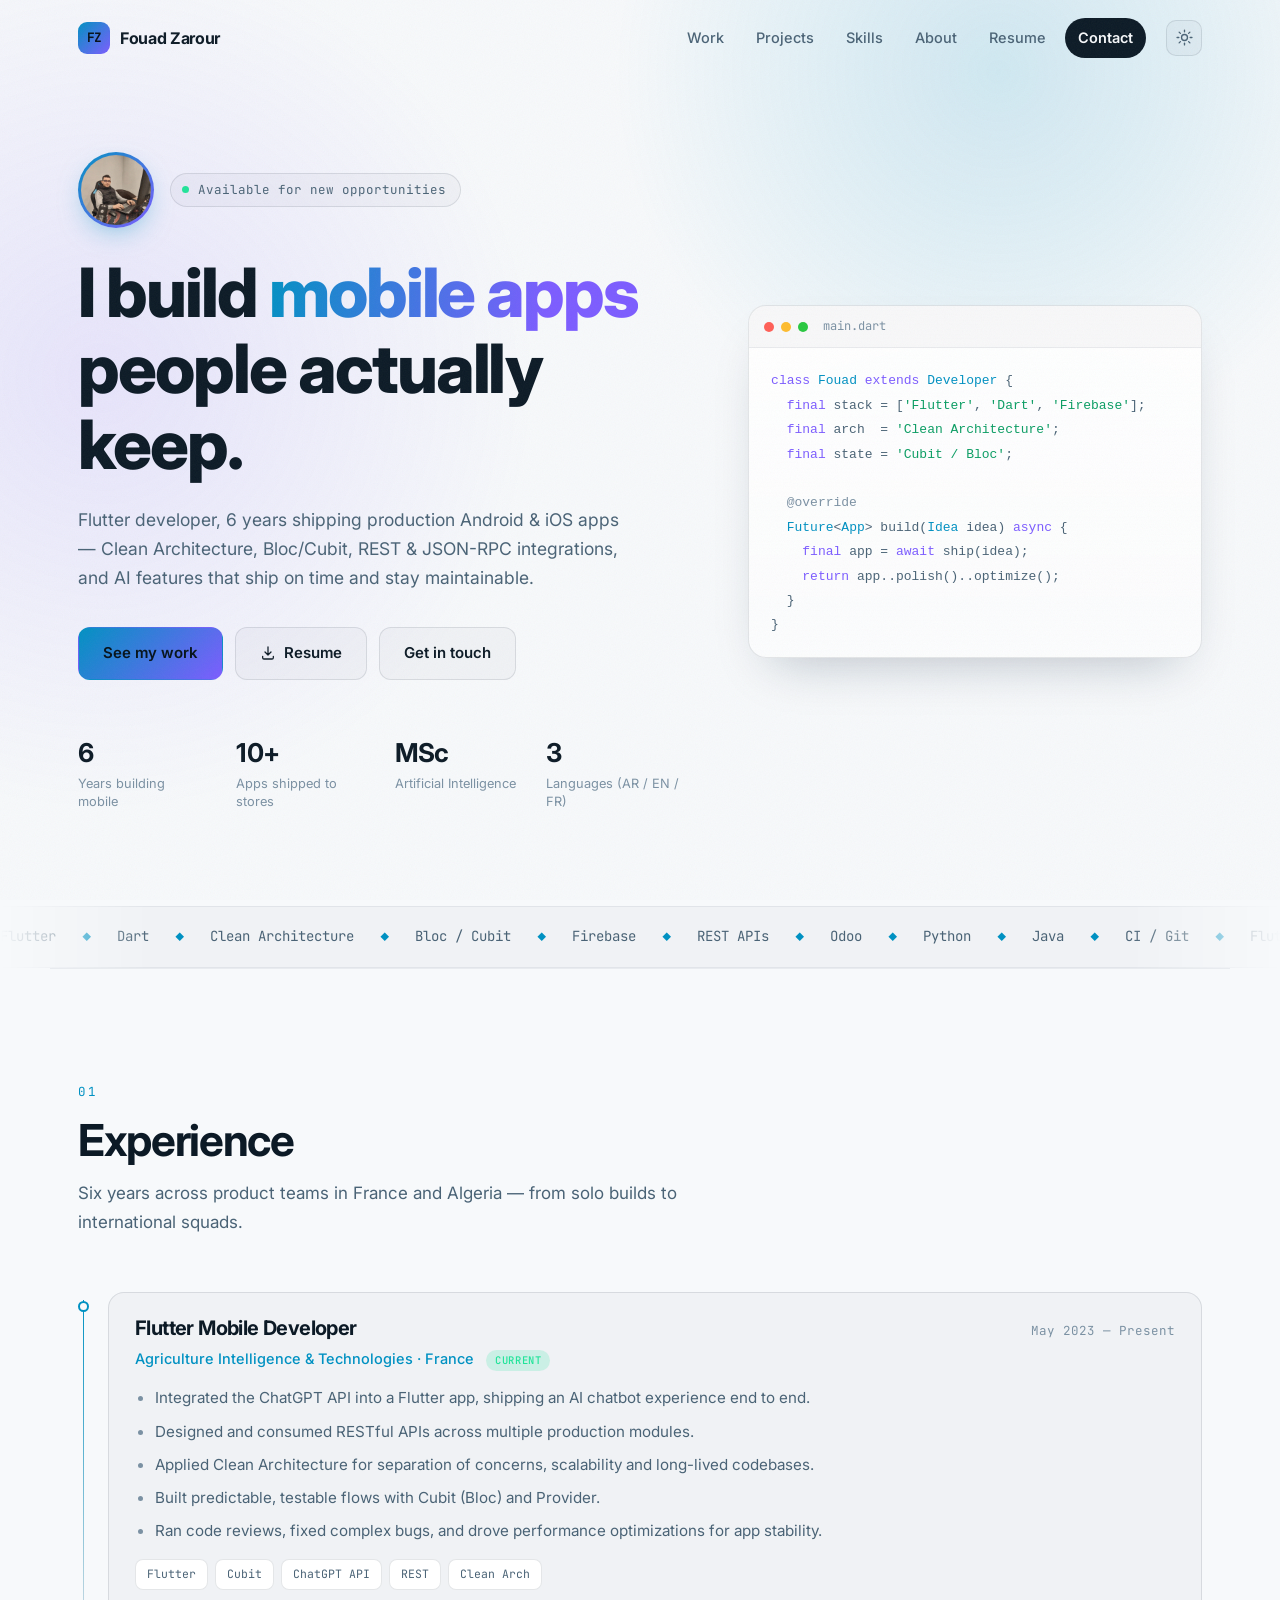
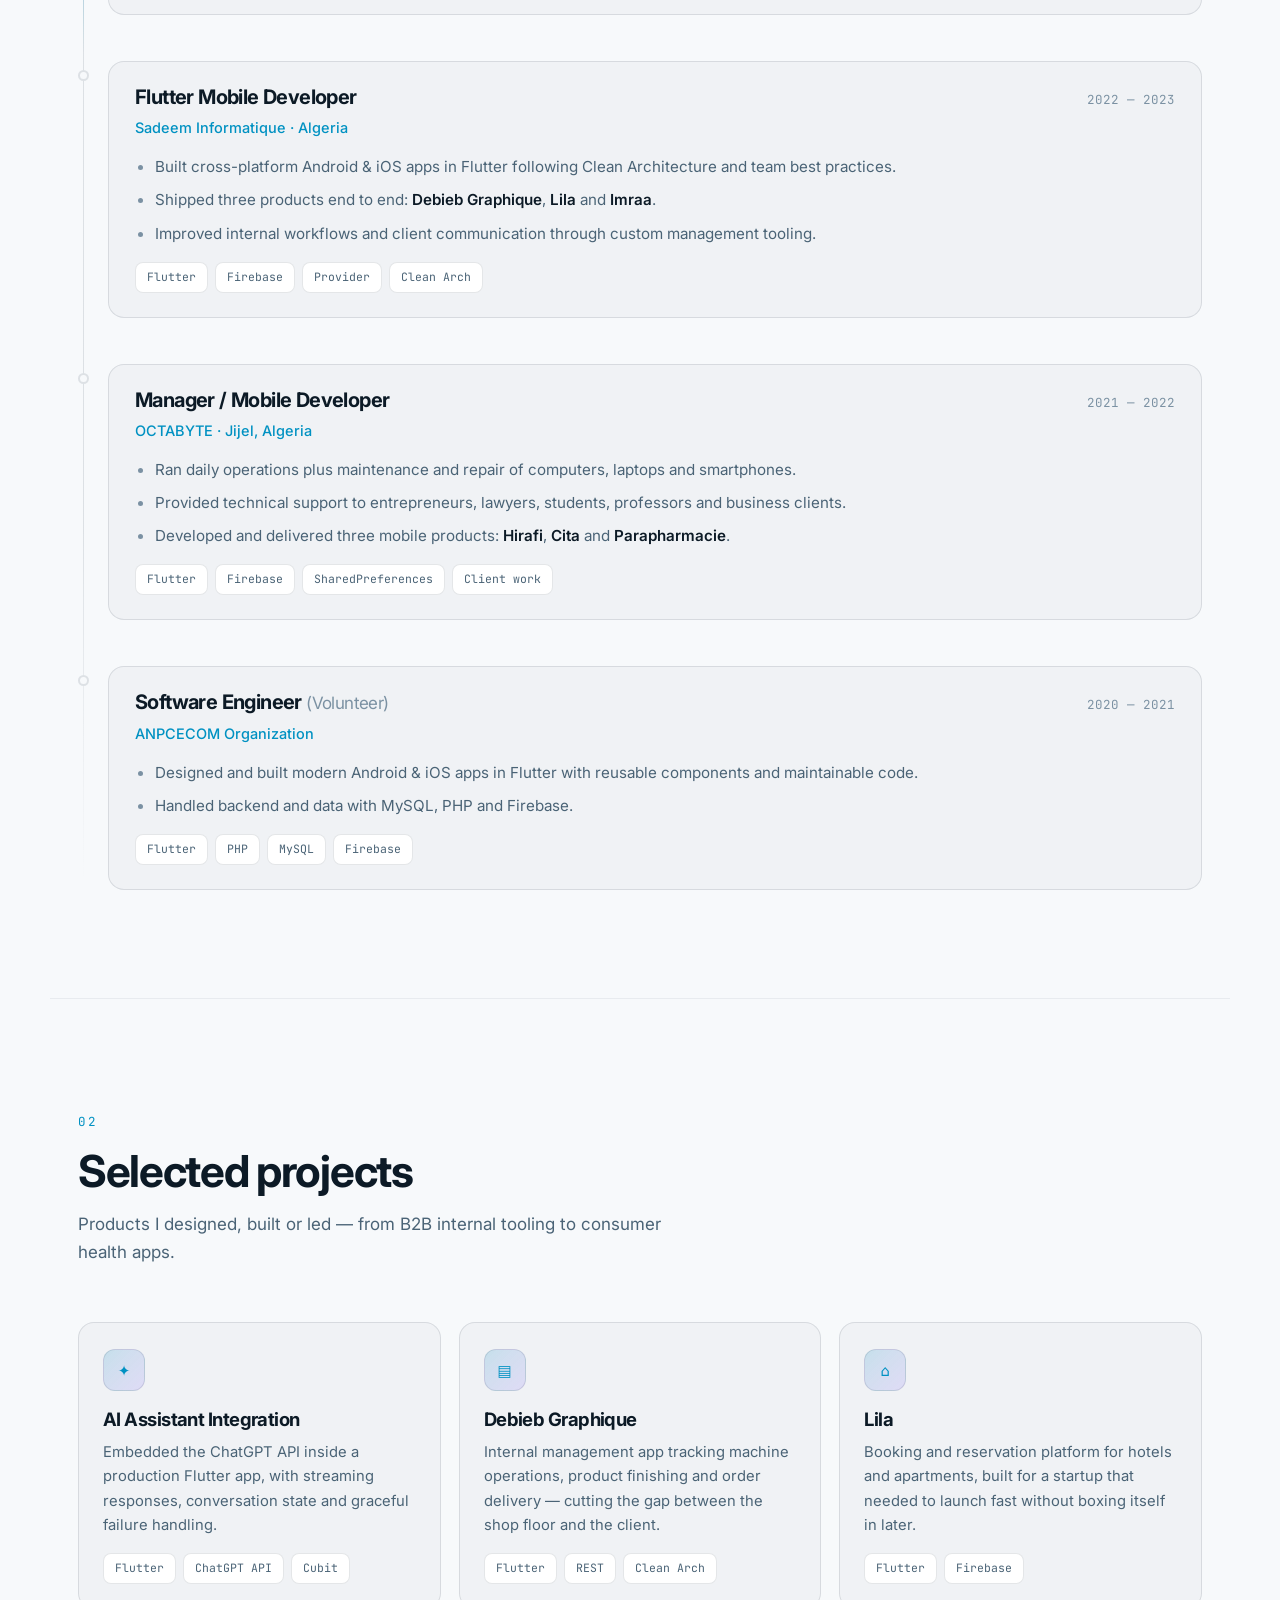
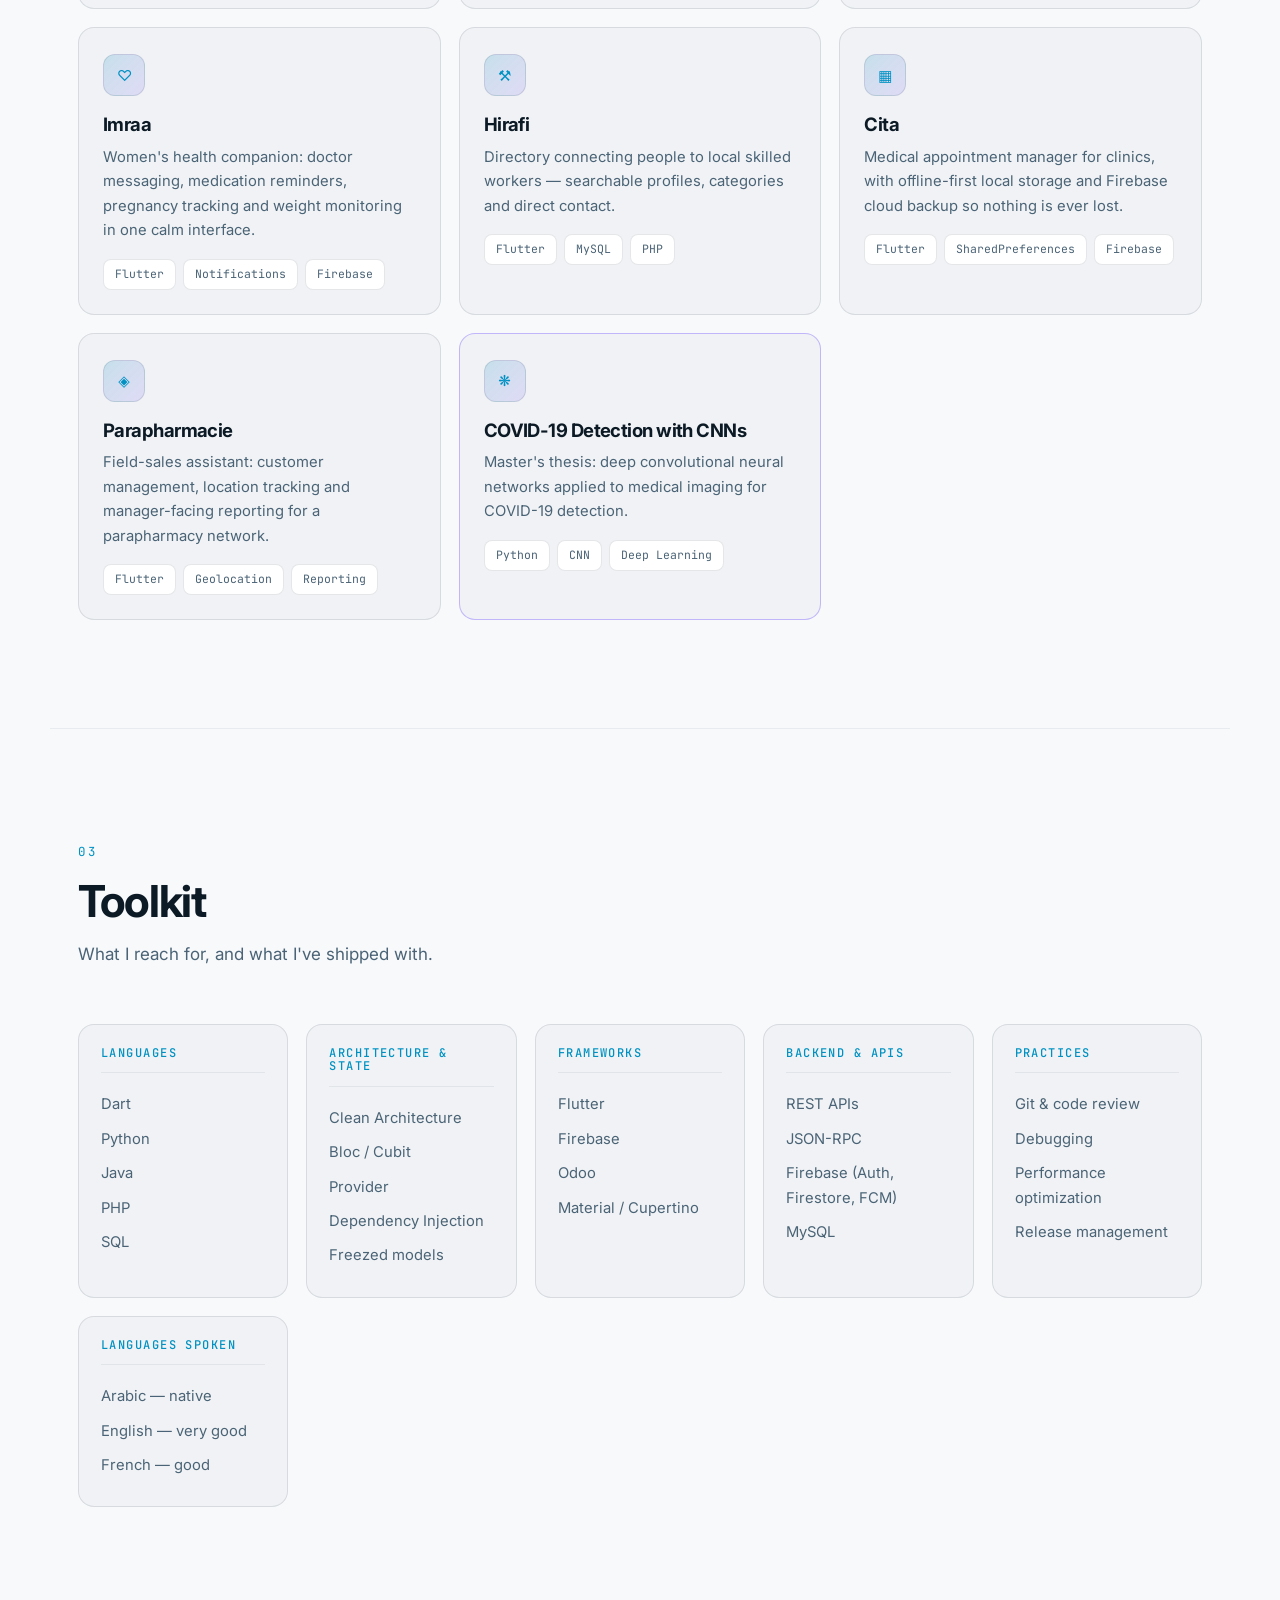
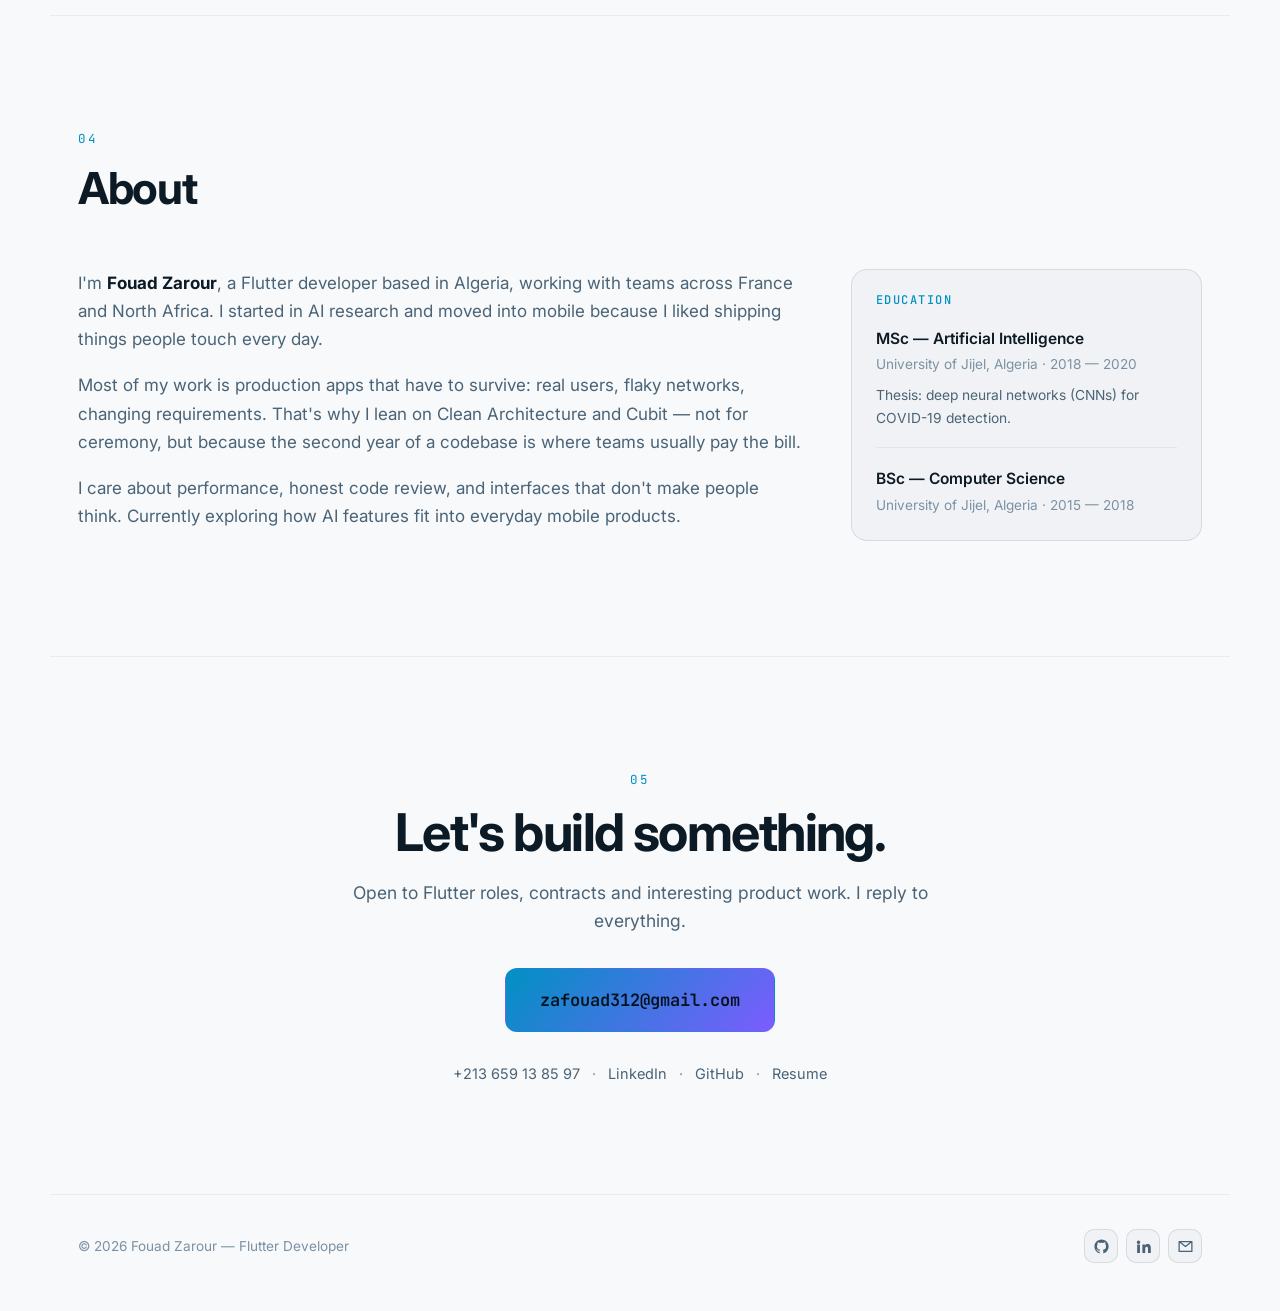
==== index.html @ fbe39500 "Portfolio site: hero, experience, projects, skills, resume page" ====
<!DOCTYPE html>
<html lang="en" data-theme="dark">
<head>
<meta charset="utf-8" />
<meta name="viewport" content="width=device-width, initial-scale=1" />
<title>Fouad Zarour — Flutter Developer</title>
<meta name="description" content="Fouad Zarour — Flutter developer with 6 years building production Android & iOS apps. Clean Architecture, Bloc/Cubit, REST APIs, Firebase, AI integration." />
<link rel="preconnect" href="https://fonts.googleapis.com" />
<link rel="preconnect" href="https://fonts.gstatic.com" crossorigin />
<link href="https://fonts.googleapis.com/css2?family=Inter:wght@400;500;600;700;800&family=JetBrains+Mono:wght@400;500;700&display=swap" rel="stylesheet" />
<link rel="stylesheet" href="styles.css" />
<link rel="icon" href="data:image/svg+xml,<svg xmlns='http://www.w3.org/2000/svg' viewBox='0 0 100 100'><rect width='100' height='100' rx='22' fill='%2300d0ff'/><text y='72' x='50' text-anchor='middle' font-size='62' font-family='monospace' font-weight='bold' fill='%23081016'>F</text></svg>" />
</head>
<body>

<div class="grain" aria-hidden="true"></div>
<div class="glow" aria-hidden="true"></div>
<div class="scroll-progress" id="scrollProgress" aria-hidden="true"></div>

<header class="nav" id="nav">
  <a href="#top" class="brand">
    <span class="brand-mark">FZ</span>
    <span class="brand-text">Fouad Zarour</span>
  </a>
  <nav class="nav-links" aria-label="Primary">
    <a href="#work">Work</a>
    <a href="#projects">Projects</a>
    <a href="#skills">Skills</a>
    <a href="#about">About</a>
    <a href="resume.html">Resume</a>
    <a href="#contact" class="nav-cta">Contact</a>
  </nav>
  <button class="theme-toggle" id="themeToggle" aria-label="Toggle color theme">
    <svg class="i-sun" viewBox="0 0 24 24" aria-hidden="true"><circle cx="12" cy="12" r="4.2"/><g><line x1="12" y1="1.5" x2="12" y2="4"/><line x1="12" y1="20" x2="12" y2="22.5"/><line x1="1.5" y1="12" x2="4" y2="12"/><line x1="20" y1="12" x2="22.5" y2="12"/><line x1="4.4" y1="4.4" x2="6.2" y2="6.2"/><line x1="17.8" y1="17.8" x2="19.6" y2="19.6"/><line x1="4.4" y1="19.6" x2="6.2" y2="17.8"/><line x1="17.8" y1="6.2" x2="19.6" y2="4.4"/></g></svg>
    <svg class="i-moon" viewBox="0 0 24 24" aria-hidden="true"><path d="M20 14.5A8.2 8.2 0 0 1 9.5 4 8.5 8.5 0 1 0 20 14.5Z"/></svg>
  </button>
  <button class="menu-btn" id="menuBtn" aria-label="Open menu" aria-expanded="false"><span></span><span></span></button>
</header>

<div class="mobile-menu" id="mobileMenu">
  <a href="#work">Work</a>
  <a href="#projects">Projects</a>
  <a href="#skills">Skills</a>
  <a href="#about">About</a>
  <a href="resume.html">Resume</a>
  <a href="#contact">Contact</a>
</div>

<main id="top">

  <!-- ── HERO ─────────────────────────────────────────── -->
  <section class="hero">
    <div class="hero-inner">
      <div class="hero-id reveal">
        <div class="avatar">
          <img src="assets/profile.jpg" alt="Fouad Zarour" onerror="this.closest('.avatar').classList.add('fallback'); this.remove();" />
          <span class="avatar-initials" aria-hidden="true">FZ</span>
        </div>
        <p class="eyebrow"><span class="dot"></span> Available for new opportunities</p>
      </div>
      <h1 class="reveal">
        I build <span class="grad">mobile apps</span><br />
        people actually keep.
      </h1>
      <p class="lead reveal">
        Flutter developer, 6 years shipping production Android &amp; iOS apps —
        Clean Architecture, Bloc/Cubit, REST &amp; JSON-RPC integrations, and AI features
        that ship on time and stay maintainable.
      </p>
      <div class="hero-actions reveal">
        <a href="#projects" class="btn btn-primary">See my work</a>
        <a href="resume.html" class="btn btn-ghost">
          <svg viewBox="0 0 24 24" class="btn-ico" aria-hidden="true"><path d="M12 3v12m0 0 4.5-4.5M12 15l-4.5-4.5M4 17v2a2 2 0 0 0 2 2h12a2 2 0 0 0 2-2v-2"/></svg>
          Resume
        </a>
        <a href="mailto:zafouad312@gmail.com" class="btn btn-ghost">Get in touch</a>
      </div>
      <ul class="hero-meta reveal">
        <li><strong>6</strong><span>Years building mobile</span></li>
        <li><strong>10+</strong><span>Apps shipped to stores</span></li>
        <li><strong>MSc</strong><span>Artificial Intelligence</span></li>
        <li><strong>3</strong><span>Languages (AR / EN / FR)</span></li>
      </ul>
    </div>

    <aside class="hero-card reveal" aria-hidden="true">
      <div class="card-bar"><span></span><span></span><span></span><em>main.dart</em></div>
<pre class="code"><code><span class="k">class</span> <span class="t">Fouad</span> <span class="k">extends</span> <span class="t">Developer</span> {
  <span class="k">final</span> stack = [<span class="s">'Flutter'</span>, <span class="s">'Dart'</span>, <span class="s">'Firebase'</span>];
  <span class="k">final</span> arch  = <span class="s">'Clean Architecture'</span>;
  <span class="k">final</span> state = <span class="s">'Cubit / Bloc'</span>;

  <span class="c">@override</span>
  <span class="t">Future</span>&lt;<span class="t">App</span>&gt; build(<span class="t">Idea</span> idea) <span class="k">async</span> {
    <span class="k">final</span> app = <span class="k">await</span> ship(idea);
    <span class="k">return</span> app..polish()..optimize();
  }
}</code></pre>
    </aside>
  </section>

  <!-- ── MARQUEE ──────────────────────────────────────── -->
  <div class="marquee" aria-hidden="true">
    <div class="marquee-track">
      <span>Flutter</span><i>◆</i><span>Dart</span><i>◆</i><span>Clean Architecture</span><i>◆</i><span>Bloc / Cubit</span><i>◆</i><span>Firebase</span><i>◆</i><span>REST APIs</span><i>◆</i><span>Odoo</span><i>◆</i><span>Python</span><i>◆</i><span>Java</span><i>◆</i><span>CI / Git</span><i>◆</i>
      <span>Flutter</span><i>◆</i><span>Dart</span><i>◆</i><span>Clean Architecture</span><i>◆</i><span>Bloc / Cubit</span><i>◆</i><span>Firebase</span><i>◆</i><span>REST APIs</span><i>◆</i><span>Odoo</span><i>◆</i><span>Python</span><i>◆</i><span>Java</span><i>◆</i><span>CI / Git</span><i>◆</i>
    </div>
  </div>

  <!-- ── WORK ─────────────────────────────────────────── -->
  <section id="work" class="section">
    <header class="section-head reveal">
      <span class="section-index">01</span>
      <h2>Experience</h2>
      <p>Six years across product teams in France and Algeria — from solo builds to international squads.</p>
    </header>

    <ol class="timeline">
      <li class="tl-item reveal">
        <div class="tl-dot"></div>
        <div class="tl-body">
          <div class="tl-top">
            <h3>Flutter Mobile Developer</h3>
            <span class="tl-date">May 2023 — Present</span>
          </div>
          <p class="tl-org">Agriculture Intelligence &amp; Technologies · France <span class="tag">Current</span></p>
          <ul class="tl-points">
            <li>Integrated the ChatGPT API into a Flutter app, shipping an AI chatbot experience end to end.</li>
            <li>Designed and consumed RESTful APIs across multiple production modules.</li>
            <li>Applied Clean Architecture for separation of concerns, scalability and long-lived codebases.</li>
            <li>Built predictable, testable flows with Cubit (Bloc) and Provider.</li>
            <li>Ran code reviews, fixed complex bugs, and drove performance optimizations for app stability.</li>
          </ul>
          <div class="chips"><span>Flutter</span><span>Cubit</span><span>ChatGPT API</span><span>REST</span><span>Clean Arch</span></div>
        </div>
      </li>

      <li class="tl-item reveal">
        <div class="tl-dot"></div>
        <div class="tl-body">
          <div class="tl-top">
            <h3>Flutter Mobile Developer</h3>
            <span class="tl-date">2022 — 2023</span>
          </div>
          <p class="tl-org">Sadeem Informatique · Algeria</p>
          <ul class="tl-points">
            <li>Built cross-platform Android &amp; iOS apps in Flutter following Clean Architecture and team best practices.</li>
            <li>Shipped three products end to end: <strong>Debieb Graphique</strong>, <strong>Lila</strong> and <strong>Imraa</strong>.</li>
            <li>Improved internal workflows and client communication through custom management tooling.</li>
          </ul>
          <div class="chips"><span>Flutter</span><span>Firebase</span><span>Provider</span><span>Clean Arch</span></div>
        </div>
      </li>

      <li class="tl-item reveal">
        <div class="tl-dot"></div>
        <div class="tl-body">
          <div class="tl-top">
            <h3>Manager / Mobile Developer</h3>
            <span class="tl-date">2021 — 2022</span>
          </div>
          <p class="tl-org">OCTABYTE · Jijel, Algeria</p>
          <ul class="tl-points">
            <li>Ran daily operations plus maintenance and repair of computers, laptops and smartphones.</li>
            <li>Provided technical support to entrepreneurs, lawyers, students, professors and business clients.</li>
            <li>Developed and delivered three mobile products: <strong>Hirafi</strong>, <strong>Cita</strong> and <strong>Parapharmacie</strong>.</li>
          </ul>
          <div class="chips"><span>Flutter</span><span>Firebase</span><span>SharedPreferences</span><span>Client work</span></div>
        </div>
      </li>

      <li class="tl-item reveal">
        <div class="tl-dot"></div>
        <div class="tl-body">
          <div class="tl-top">
            <h3>Software Engineer <span class="muted">(Volunteer)</span></h3>
            <span class="tl-date">2020 — 2021</span>
          </div>
          <p class="tl-org">ANPCECOM Organization</p>
          <ul class="tl-points">
            <li>Designed and built modern Android &amp; iOS apps in Flutter with reusable components and maintainable code.</li>
            <li>Handled backend and data with MySQL, PHP and Firebase.</li>
          </ul>
          <div class="chips"><span>Flutter</span><span>PHP</span><span>MySQL</span><span>Firebase</span></div>
        </div>
      </li>
    </ol>
  </section>

  <!-- ── PROJECTS ─────────────────────────────────────── -->
  <section id="projects" class="section">
    <header class="section-head reveal">
      <span class="section-index">02</span>
      <h2>Selected projects</h2>
      <p>Products I designed, built or led — from B2B internal tooling to consumer health apps.</p>
    </header>

    <div class="grid">
      <article class="proj reveal">
        <div class="proj-ico" data-ico="chat"></div>
        <h3>AI Assistant Integration</h3>
        <p>Embedded the ChatGPT API inside a production Flutter app, with streaming responses, conversation state and graceful failure handling.</p>
        <div class="chips"><span>Flutter</span><span>ChatGPT API</span><span>Cubit</span></div>
      </article>

      <article class="proj reveal">
        <div class="proj-ico" data-ico="factory"></div>
        <h3>Debieb Graphique</h3>
        <p>Internal management app tracking machine operations, product finishing and order delivery — cutting the gap between the shop floor and the client.</p>
        <div class="chips"><span>Flutter</span><span>REST</span><span>Clean Arch</span></div>
      </article>

      <article class="proj reveal">
        <div class="proj-ico" data-ico="bed"></div>
        <h3>Lila</h3>
        <p>Booking and reservation platform for hotels and apartments, built for a startup that needed to launch fast without boxing itself in later.</p>
        <div class="chips"><span>Flutter</span><span>Firebase</span></div>
      </article>

      <article class="proj reveal">
        <div class="proj-ico" data-ico="heart"></div>
        <h3>Imraa</h3>
        <p>Women's health companion: doctor messaging, medication reminders, pregnancy tracking and weight monitoring in one calm interface.</p>
        <div class="chips"><span>Flutter</span><span>Notifications</span><span>Firebase</span></div>
      </article>

      <article class="proj reveal">
        <div class="proj-ico" data-ico="tools"></div>
        <h3>Hirafi</h3>
        <p>Directory connecting people to local skilled workers — searchable profiles, categories and direct contact.</p>
        <div class="chips"><span>Flutter</span><span>MySQL</span><span>PHP</span></div>
      </article>

      <article class="proj reveal">
        <div class="proj-ico" data-ico="cal"></div>
        <h3>Cita</h3>
        <p>Medical appointment manager for clinics, with offline-first local storage and Firebase cloud backup so nothing is ever lost.</p>
        <div class="chips"><span>Flutter</span><span>SharedPreferences</span><span>Firebase</span></div>
      </article>

      <article class="proj reveal">
        <div class="proj-ico" data-ico="cart"></div>
        <h3>Parapharmacie</h3>
        <p>Field-sales assistant: customer management, location tracking and manager-facing reporting for a parapharmacy network.</p>
        <div class="chips"><span>Flutter</span><span>Geolocation</span><span>Reporting</span></div>
      </article>

      <article class="proj reveal proj-accent">
        <div class="proj-ico" data-ico="brain"></div>
        <h3>COVID-19 Detection with CNNs</h3>
        <p>Master's thesis: deep convolutional neural networks applied to medical imaging for COVID-19 detection.</p>
        <div class="chips"><span>Python</span><span>CNN</span><span>Deep Learning</span></div>
      </article>
    </div>
  </section>

  <!-- ── SKILLS ───────────────────────────────────────── -->
  <section id="skills" class="section">
    <header class="section-head reveal">
      <span class="section-index">03</span>
      <h2>Toolkit</h2>
      <p>What I reach for, and what I've shipped with.</p>
    </header>

    <div class="skills">
      <div class="skill-col reveal">
        <h3>Languages</h3>
        <ul><li>Dart</li><li>Python</li><li>Java</li><li>PHP</li><li>SQL</li></ul>
      </div>
      <div class="skill-col reveal">
        <h3>Architecture &amp; State</h3>
        <ul><li>Clean Architecture</li><li>Bloc / Cubit</li><li>Provider</li><li>Dependency Injection</li><li>Freezed models</li></ul>
      </div>
      <div class="skill-col reveal">
        <h3>Frameworks</h3>
        <ul><li>Flutter</li><li>Firebase</li><li>Odoo</li><li>Material / Cupertino</li></ul>
      </div>
      <div class="skill-col reveal">
        <h3>Backend &amp; APIs</h3>
        <ul><li>REST APIs</li><li>JSON-RPC</li><li>Firebase (Auth, Firestore, FCM)</li><li>MySQL</li></ul>
      </div>
      <div class="skill-col reveal">
        <h3>Practices</h3>
        <ul><li>Git &amp; code review</li><li>Debugging</li><li>Performance optimization</li><li>Release management</li></ul>
      </div>
      <div class="skill-col reveal">
        <h3>Languages spoken</h3>
        <ul><li>Arabic — native</li><li>English — very good</li><li>French — good</li></ul>
      </div>
    </div>
  </section>

  <!-- ── ABOUT ────────────────────────────────────────── -->
  <section id="about" class="section">
    <header class="section-head reveal">
      <span class="section-index">04</span>
      <h2>About</h2>
    </header>

    <div class="about">
      <div class="about-text reveal">
        <p>
          I'm <strong>Fouad Zarour</strong>, a Flutter developer based in Algeria, working with teams across
          France and North Africa. I started in AI research and moved into mobile because I liked
          shipping things people touch every day.
        </p>
        <p>
          Most of my work is production apps that have to survive: real users, flaky networks, changing
          requirements. That's why I lean on Clean Architecture and Cubit — not for ceremony, but because
          the second year of a codebase is where teams usually pay the bill.
        </p>
        <p>
          I care about performance, honest code review, and interfaces that don't make people think.
          Currently exploring how AI features fit into everyday mobile products.
        </p>
      </div>

      <div class="about-side reveal">
        <h3>Education</h3>
        <div class="edu">
          <p class="edu-deg">MSc — Artificial Intelligence</p>
          <p class="edu-org">University of Jijel, Algeria · 2018 — 2020</p>
          <p class="edu-note">Thesis: deep neural networks (CNNs) for COVID-19 detection.</p>
        </div>
        <div class="edu">
          <p class="edu-deg">BSc — Computer Science</p>
          <p class="edu-org">University of Jijel, Algeria · 2015 — 2018</p>
        </div>
      </div>
    </div>
  </section>

  <!-- ── CONTACT ──────────────────────────────────────── -->
  <section id="contact" class="section contact">
    <div class="contact-inner reveal">
      <span class="section-index">05</span>
      <h2>Let's build something.</h2>
      <p>Open to Flutter roles, contracts and interesting product work. I reply to everything.</p>
      <a href="mailto:zafouad312@gmail.com" class="btn btn-primary btn-lg">zafouad312@gmail.com</a>
      <div class="contact-links">
        <a href="tel:+213659138597">+213 659 13 85 97</a>
        <span>·</span>
        <a href="https://www.linkedin.com/in/fouad-zarour-94b2b8154" target="_blank" rel="noopener">LinkedIn</a>
        <span>·</span>
        <a href="https://github.com/Fouad-AiTech" target="_blank" rel="noopener">GitHub</a>
        <span>·</span>
        <a href="resume.html">Resume</a>
      </div>
    </div>
  </section>

</main>

<footer class="footer">
  <p>© <span id="year"></span> Fouad Zarour — Flutter Developer</p>
  <div class="footer-social">
    <a href="https://github.com/Fouad-AiTech" target="_blank" rel="noopener" aria-label="GitHub">
      <svg viewBox="0 0 24 24" aria-hidden="true"><path d="M12 2A10 10 0 0 0 8.84 21.5c.5.08.66-.22.66-.48v-1.7C6.73 19.91 6.14 18 6.14 18c-.46-1.17-1.11-1.48-1.11-1.48-.91-.62.07-.6.07-.6 1 .07 1.53 1.03 1.53 1.03.9 1.53 2.36 1.09 2.94.83.09-.65.35-1.09.63-1.34-2.22-.25-4.55-1.11-4.55-4.95 0-1.09.39-1.99 1.03-2.69-.1-.25-.45-1.27.1-2.65 0 0 .84-.27 2.75 1.03a9.5 9.5 0 0 1 5 0c1.91-1.3 2.75-1.03 2.75-1.03.55 1.38.2 2.4.1 2.65.64.7 1.03 1.6 1.03 2.69 0 3.85-2.34 4.7-4.57 4.95.36.31.68.92.68 1.85v2.74c0 .27.16.57.67.48A10 10 0 0 0 12 2Z"/></svg>
    </a>
    <a href="https://www.linkedin.com/in/fouad-zarour-94b2b8154" target="_blank" rel="noopener" aria-label="LinkedIn">
      <svg viewBox="0 0 24 24" aria-hidden="true"><path d="M4.98 3.5a2.5 2.5 0 1 1 0 5 2.5 2.5 0 0 1 0-5ZM3 9h4v12H3V9Zm7 0h3.8v1.65h.05a4.17 4.17 0 0 1 3.75-2.06c4 0 4.75 2.63 4.75 6.06V21h-4v-5.5c0-1.31-.03-3-1.83-3-1.83 0-2.11 1.43-2.11 2.9V21h-4V9Z"/></svg>
    </a>
    <a href="mailto:zafouad312@gmail.com" aria-label="Email">
      <svg viewBox="0 0 24 24" aria-hidden="true"><path d="M3 5h18v14H3V5Zm0 0 9 7 9-7"  fill="none" stroke="currentColor" stroke-width="1.8" stroke-linejoin="round"/></svg>
    </a>
  </div>
</footer>

<script src="main.js"></script>
</body>
</html>
---- styles.css ----
/* ── tokens ──────────────────────────────────────────── */
:root {
  --accent: #00d0ff;
  --accent-2: #7c5cff;
  --radius: 16px;
  --maxw: 1180px;
  --ease: cubic-bezier(.22, 1, .36, 1);
}

html[data-theme="dark"] {
  --bg: #070b10;
  --bg-2: #0c1219;
  --surface: rgba(255, 255, 255, .035);
  --surface-2: rgba(255, 255, 255, .06);
  --line: rgba(255, 255, 255, .09);
  --line-soft: rgba(255, 255, 255, .05);
  --fg: #eaf1f7;
  --fg-2: #9fb0c0;
  --fg-3: #64798c;
  --shadow: 0 24px 60px -20px rgba(0, 0, 0, .7);
}

html[data-theme="light"] {
  --bg: #f7f9fb;
  --bg-2: #ffffff;
  --surface: rgba(10, 30, 50, .028);
  --surface-2: rgba(10, 30, 50, .05);
  --line: rgba(10, 30, 50, .11);
  --line-soft: rgba(10, 30, 50, .06);
  --fg: #0c1a26;
  --fg-2: #4a6376;
  --fg-3: #7b91a3;
  --accent: #0091c2;
  --shadow: 0 24px 50px -24px rgba(12, 35, 60, .28);
}

* { box-sizing: border-box; }

html { scroll-behavior: smooth; -webkit-text-size-adjust: 100%; }

body {
  margin: 0;
  background: var(--bg);
  color: var(--fg);
  font-family: 'Inter', system-ui, -apple-system, 'Segoe UI', sans-serif;
  font-size: 16px;
  line-height: 1.65;
  -webkit-font-smoothing: antialiased;
  overflow-x: hidden;
  transition: background .4s var(--ease), color .4s var(--ease);
}

h1, h2, h3 { line-height: 1.12; letter-spacing: -.03em; margin: 0; font-weight: 700; }
p { margin: 0; }
a { color: inherit; text-decoration: none; }
ul, ol { margin: 0; padding: 0; list-style: none; }

::selection { background: var(--accent); color: #04121a; }

/* ── ambience ────────────────────────────────────────── */
.grain {
  position: fixed; inset: 0; z-index: 9999; pointer-events: none; opacity: .22;
  background-image: url("data:image/svg+xml,%3Csvg xmlns='http://www.w3.org/2000/svg' width='140' height='140'%3E%3Cfilter id='n'%3E%3CfeTurbulence type='fractalNoise' baseFrequency='.85' numOctaves='3'/%3E%3C/filter%3E%3Crect width='140' height='140' filter='url(%23n)' opacity='.5'/%3E%3C/svg%3E");
}
html[data-theme="light"] .grain { opacity: .1; }

.glow {
  position: fixed; inset: 0; z-index: -1; pointer-events: none;
  background:
    radial-gradient(620px circle at 78% 8%, color-mix(in srgb, var(--accent) 16%, transparent), transparent 62%),
    radial-gradient(700px circle at 8% 42%, color-mix(in srgb, var(--accent-2) 13%, transparent), transparent 62%);
}

.scroll-progress {
  position: fixed; top: 0; left: 0; height: 2px; width: 0;
  background: linear-gradient(90deg, var(--accent), var(--accent-2));
  z-index: 200; transition: width .1s linear;
}

/* ── nav ─────────────────────────────────────────────── */
.nav {
  position: sticky; top: 0; z-index: 100;
  display: flex; align-items: center; gap: 20px;
  max-width: var(--maxw); margin: 0 auto;
  padding: 18px 28px;
  transition: padding .3s var(--ease);
}
.nav::before {
  content: ''; position: absolute; inset: 0; z-index: -1;
  backdrop-filter: blur(14px); -webkit-backdrop-filter: blur(14px);
  background: color-mix(in srgb, var(--bg) 72%, transparent);
  border-bottom: 1px solid transparent;
  opacity: 0; transition: opacity .3s var(--ease), border-color .3s var(--ease);
}
.nav.stuck::before { opacity: 1; border-bottom-color: var(--line-soft); }
.nav.stuck { padding-top: 12px; padding-bottom: 12px; }

.brand { display: flex; align-items: center; gap: 10px; margin-right: auto; font-weight: 700; }
.brand-mark {
  display: grid; place-items: center; width: 32px; height: 32px; border-radius: 9px;
  background: linear-gradient(135deg, var(--accent), var(--accent-2));
  color: #061019; font-family: 'JetBrains Mono', monospace; font-size: 13px; font-weight: 700;
  letter-spacing: -.5px;
}
.brand-text { letter-spacing: -.02em; }

.nav-links { display: flex; align-items: center; gap: 6px; }
.nav-links a {
  padding: 8px 13px; border-radius: 99px; font-size: 14.5px; font-weight: 500;
  color: var(--fg-2); transition: color .2s, background .2s;
}
.nav-links a:hover { color: var(--fg); background: var(--surface-2); }
.nav-links a.active { color: var(--fg); }
.nav-links .nav-cta {
  color: var(--bg); background: var(--fg); font-weight: 600;
}
.nav-links .nav-cta:hover { background: var(--accent); color: #04121a; }

.theme-toggle {
  display: grid; place-items: center; width: 36px; height: 36px;
  border: 1px solid var(--line); border-radius: 10px;
  background: var(--surface); color: var(--fg-2); cursor: pointer;
  transition: color .2s, border-color .2s, transform .2s;
}
.theme-toggle:hover { color: var(--accent); border-color: var(--accent); transform: rotate(-12deg); }
.theme-toggle svg { width: 17px; height: 17px; fill: none; stroke: currentColor; stroke-width: 1.9; stroke-linecap: round; }
html[data-theme="dark"] .i-sun { display: none; }
html[data-theme="light"] .i-moon { display: none; }

.menu-btn {
  display: none; flex-direction: column; gap: 5px; justify-content: center;
  width: 36px; height: 36px; padding: 0 8px;
  border: 1px solid var(--line); border-radius: 10px; background: var(--surface); cursor: pointer;
}
.menu-btn span { display: block; height: 1.8px; background: var(--fg); border-radius: 2px; transition: transform .3s var(--ease), opacity .2s; }
.menu-btn.open span:nth-child(1) { transform: translateY(3.4px) rotate(45deg); }
.menu-btn.open span:nth-child(2) { transform: translateY(-3.4px) rotate(-45deg); }

.mobile-menu {
  display: none; position: sticky; top: 68px; z-index: 99;
  flex-direction: column; margin: 0 20px; padding: 8px;
  border: 1px solid var(--line); border-radius: 14px;
  background: color-mix(in srgb, var(--bg-2) 94%, transparent);
  backdrop-filter: blur(14px); box-shadow: var(--shadow);
}
.mobile-menu.show { display: flex; }
.mobile-menu a { padding: 12px 14px; border-radius: 10px; font-weight: 500; color: var(--fg-2); }
.mobile-menu a:hover { background: var(--surface-2); color: var(--fg); }

/* ── layout ──────────────────────────────────────────── */
.section {
  max-width: var(--maxw); margin: 0 auto; padding: 108px 28px;
  border-top: 1px solid var(--line-soft);
}
.section-head { max-width: 620px; margin-bottom: 56px; }
.section-index {
  display: inline-block; margin-bottom: 14px;
  font-family: 'JetBrains Mono', monospace; font-size: 12.5px; letter-spacing: .18em;
  color: var(--accent);
}
.section-head h2 { font-size: clamp(30px, 4.6vw, 44px); margin-bottom: 14px; }
.section-head p { color: var(--fg-2); font-size: 17px; }

/* ── hero ────────────────────────────────────────────── */
.hero {
  display: grid; grid-template-columns: 1.15fr .85fr; gap: 56px; align-items: center;
  max-width: var(--maxw); margin: 0 auto; padding: 76px 28px 96px;
}
.hero-id { display: flex; align-items: center; gap: 16px; margin-bottom: 26px; flex-wrap: wrap; }

.avatar {
  position: relative; flex: none; width: 76px; height: 76px; border-radius: 50%;
  padding: 3px; background: linear-gradient(135deg, var(--accent), var(--accent-2));
  box-shadow: 0 10px 30px -12px color-mix(in srgb, var(--accent) 65%, transparent);
}
.avatar img {
  display: block; width: 100%; height: 100%; border-radius: 50%;
  object-fit: cover; background: var(--bg-2);
}
.avatar-initials {
  display: none; position: absolute; inset: 3px; border-radius: 50%;
  place-items: center; background: var(--bg-2);
  font-family: 'JetBrains Mono', monospace; font-size: 24px; font-weight: 700;
  letter-spacing: -1px; color: var(--accent);
}
.avatar.fallback .avatar-initials { display: grid; }

.eyebrow {
  display: inline-flex; align-items: center; gap: 9px;
  padding: 6px 14px 6px 11px;
  border: 1px solid var(--line); border-radius: 99px; background: var(--surface);
  font-family: 'JetBrains Mono', monospace; font-size: 12.5px; color: var(--fg-2);
}
.dot { width: 7px; height: 7px; border-radius: 50%; background: #22e39a; box-shadow: 0 0 0 0 rgba(34,227,154,.6); animation: pulse 2.4s infinite; }
@keyframes pulse { 70% { box-shadow: 0 0 0 8px rgba(34,227,154,0); } 100% { box-shadow: 0 0 0 0 rgba(34,227,154,0); } }

.hero h1 { font-size: clamp(38px, 6.6vw, 68px); font-weight: 800; margin-bottom: 24px; }
.grad {
  background: linear-gradient(100deg, var(--accent), var(--accent-2) 75%);
  -webkit-background-clip: text; background-clip: text; color: transparent;
}
.lead { max-width: 560px; font-size: 17.5px; color: var(--fg-2); margin-bottom: 34px; }

.hero-actions { display: flex; flex-wrap: wrap; gap: 12px; margin-bottom: 52px; }
.btn {
  display: inline-flex; align-items: center; justify-content: center; gap: 8px;
  padding: 13px 24px; border-radius: 12px; border: 1px solid transparent;
  font-size: 15px; font-weight: 600; cursor: pointer;
  transition: transform .18s var(--ease), background .2s, border-color .2s, box-shadow .25s;
}
.btn:active { transform: translateY(1px); }
.btn-primary { background: linear-gradient(135deg, var(--accent), var(--accent-2)); color: #05121b; }
.btn-primary:hover { transform: translateY(-2px); box-shadow: 0 14px 34px -12px color-mix(in srgb, var(--accent) 70%, transparent); }
.btn-ghost { border-color: var(--line); color: var(--fg); background: var(--surface); }
.btn-ghost:hover { border-color: var(--accent); color: var(--accent); transform: translateY(-2px); }
.btn-lg { padding: 17px 34px; font-size: 17px; font-family: 'JetBrains Mono', monospace; }
.btn-ico { width: 16px; height: 16px; fill: none; stroke: currentColor; stroke-width: 1.9; stroke-linecap: round; stroke-linejoin: round; }

.hero-meta { display: grid; grid-template-columns: repeat(4, auto); gap: 30px; justify-content: start; }
.hero-meta li { display: flex; flex-direction: column; }
.hero-meta strong { font-size: 26px; font-weight: 700; letter-spacing: -.03em; color: var(--fg); }
.hero-meta span { font-size: 12.8px; color: var(--fg-3); line-height: 1.4; }

/* code card */
.hero-card {
  border: 1px solid var(--line); border-radius: 18px; overflow: hidden;
  background: linear-gradient(180deg, var(--bg-2), color-mix(in srgb, var(--bg-2) 60%, transparent));
  box-shadow: var(--shadow);
  transform: perspective(1400px) rotateY(-7deg) rotateX(3deg);
  transition: transform .5s var(--ease);
}
.hero-card:hover { transform: perspective(1400px) rotateY(0) rotateX(0); }
.card-bar {
  display: flex; align-items: center; gap: 7px;
  padding: 11px 15px; border-bottom: 1px solid var(--line-soft); background: var(--surface);
}
.card-bar span { width: 10px; height: 10px; border-radius: 50%; background: var(--line); }
.card-bar span:nth-child(1) { background: #ff5f57; }
.card-bar span:nth-child(2) { background: #febc2e; }
.card-bar span:nth-child(3) { background: #28c840; }
.card-bar em { margin-left: 8px; font-style: normal; font-family: 'JetBrains Mono', monospace; font-size: 12px; color: var(--fg-3); }
.code {
  margin: 0; padding: 20px 22px; overflow-x: auto;
  font-family: 'JetBrains Mono', monospace; font-size: 13px; line-height: 1.8; color: var(--fg-2);
}
.code .k { color: var(--accent-2); }
.code .t { color: var(--accent); }
.code .s { color: #22e39a; }
.code .c { color: var(--fg-3); }
html[data-theme="light"] .code .s { color: #0a9d63; }

/* ── marquee ─────────────────────────────────────────── */
.marquee {
  overflow: hidden; padding: 18px 0;
  border-top: 1px solid var(--line-soft); border-bottom: 1px solid var(--line-soft);
  background: var(--surface);
  mask-image: linear-gradient(90deg, transparent, #000 12%, #000 88%, transparent);
  -webkit-mask-image: linear-gradient(90deg, transparent, #000 12%, #000 88%, transparent);
}
.marquee-track { display: flex; align-items: center; gap: 26px; width: max-content; animation: scroll 34s linear infinite; }
.marquee-track span { font-family: 'JetBrains Mono', monospace; font-size: 14px; color: var(--fg-2); white-space: nowrap; }
.marquee-track i { color: var(--accent); font-style: normal; font-size: 9px; }
@keyframes scroll { to { transform: translateX(-50%); } }

/* ── timeline ────────────────────────────────────────── */
.timeline { position: relative; padding-left: 30px; }
.timeline::before {
  content: ''; position: absolute; left: 5px; top: 8px; bottom: 8px; width: 1px;
  background: linear-gradient(180deg, var(--accent), var(--line) 30%, var(--line) 70%, transparent);
}
.tl-item { position: relative; padding-bottom: 46px; }
.tl-item:last-child { padding-bottom: 0; }
.tl-dot {
  position: absolute; left: -30px; top: 9px; width: 11px; height: 11px; border-radius: 50%;
  background: var(--bg); border: 2px solid var(--accent);
}
.tl-item:not(:first-child) .tl-dot { border-color: var(--line); }
.tl-body {
  padding: 24px 26px; border: 1px solid var(--line); border-radius: var(--radius);
  background: var(--surface); transition: border-color .25s, transform .25s var(--ease), background .25s;
}
.tl-body:hover { border-color: color-mix(in srgb, var(--accent) 45%, transparent); transform: translateX(4px); }
.tl-top { display: flex; flex-wrap: wrap; align-items: baseline; justify-content: space-between; gap: 8px; }
.tl-top h3 { font-size: 20px; }
.tl-date { font-family: 'JetBrains Mono', monospace; font-size: 12.5px; color: var(--fg-3); white-space: nowrap; }
.tl-org { margin: 6px 0 14px; font-size: 14.5px; color: var(--accent); font-weight: 500; }
.tag {
  display: inline-block; margin-left: 8px; padding: 2px 9px; border-radius: 99px;
  background: color-mix(in srgb, #22e39a 18%, transparent); color: #22e39a;
  font-family: 'JetBrains Mono', monospace; font-size: 10.5px; letter-spacing: .06em; text-transform: uppercase;
}
.muted { color: var(--fg-3); font-weight: 400; font-size: .85em; }
.tl-points li {
  position: relative; padding-left: 20px; margin-bottom: 8px; font-size: 15.2px; color: var(--fg-2);
}
.tl-points li::before {
  content: ''; position: absolute; left: 3px; top: 11px; width: 5px; height: 5px;
  border-radius: 50%; background: var(--fg-3);
}
.tl-points strong { color: var(--fg); font-weight: 600; }

.chips { display: flex; flex-wrap: wrap; gap: 7px; margin-top: 16px; }
.chips span {
  padding: 5px 11px; border: 1px solid var(--line); border-radius: 8px;
  background: var(--bg-2); font-family: 'JetBrains Mono', monospace; font-size: 11.5px; color: var(--fg-2);
}

/* ── projects ────────────────────────────────────────── */
.grid { display: grid; grid-template-columns: repeat(auto-fill, minmax(300px, 1fr)); gap: 18px; }
.proj {
  position: relative; overflow: hidden;
  padding: 26px 24px 24px; border: 1px solid var(--line); border-radius: var(--radius);
  background: var(--surface);
  transition: transform .3s var(--ease), border-color .3s, box-shadow .3s;
}
.proj::after {
  content: ''; position: absolute; inset: 0; pointer-events: none; opacity: 0;
  background: radial-gradient(320px circle at var(--mx, 50%) var(--my, 0%), color-mix(in srgb, var(--accent) 13%, transparent), transparent 70%);
  transition: opacity .3s;
}
.proj:hover { transform: translateY(-5px); border-color: color-mix(in srgb, var(--accent) 45%, transparent); box-shadow: var(--shadow); }
.proj:hover::after { opacity: 1; }
.proj h3 { font-size: 18.5px; margin-bottom: 10px; }
.proj p { font-size: 14.8px; color: var(--fg-2); }
.proj-accent { border-color: color-mix(in srgb, var(--accent-2) 40%, transparent); }

.proj-ico {
  display: grid; place-items: center; width: 42px; height: 42px; margin-bottom: 18px;
  border-radius: 12px; border: 1px solid var(--line);
  background: linear-gradient(135deg, color-mix(in srgb, var(--accent) 20%, transparent), color-mix(in srgb, var(--accent-2) 16%, transparent));
  font-size: 20px; line-height: 1;
}
.proj-ico::before { content: '◆'; color: var(--accent); font-size: 15px; }
.proj-ico[data-ico="chat"]::before  { content: '✦'; }
.proj-ico[data-ico="factory"]::before { content: '▤'; }
.proj-ico[data-ico="bed"]::before   { content: '⌂'; }
.proj-ico[data-ico="heart"]::before { content: '♡'; }
.proj-ico[data-ico="tools"]::before { content: '⚒'; }
.proj-ico[data-ico="cal"]::before   { content: '▦'; }
.proj-ico[data-ico="cart"]::before  { content: '◈'; }
.proj-ico[data-ico="brain"]::before { content: '❋'; }

/* ── skills ──────────────────────────────────────────── */
.skills { display: grid; grid-template-columns: repeat(auto-fit, minmax(210px, 1fr)); gap: 18px; }
.skill-col {
  padding: 22px 22px 24px; border: 1px solid var(--line); border-radius: var(--radius);
  background: var(--surface); transition: border-color .25s, transform .25s var(--ease);
}
.skill-col:hover { border-color: color-mix(in srgb, var(--accent) 40%, transparent); transform: translateY(-3px); }
.skill-col h3 {
  margin-bottom: 14px; padding-bottom: 12px; border-bottom: 1px solid var(--line-soft);
  font-size: 12px; font-family: 'JetBrains Mono', monospace; font-weight: 500;
  letter-spacing: .12em; text-transform: uppercase; color: var(--accent);
}
.skill-col li { padding: 5px 0; font-size: 14.8px; color: var(--fg-2); }

/* ── about ───────────────────────────────────────────── */
.about { display: grid; grid-template-columns: 1.35fr .65fr; gap: 44px; align-items: start; }
.about-text p { margin-bottom: 18px; font-size: 17px; color: var(--fg-2); }
.about-text strong { color: var(--fg); }
.about-side {
  padding: 24px; border: 1px solid var(--line); border-radius: var(--radius); background: var(--surface);
}
.about-side h3 {
  margin-bottom: 18px; font-size: 12px; font-family: 'JetBrains Mono', monospace; font-weight: 500;
  letter-spacing: .12em; text-transform: uppercase; color: var(--accent);
}
.edu { padding-bottom: 18px; margin-bottom: 18px; border-bottom: 1px solid var(--line-soft); }
.edu:last-child { padding-bottom: 0; margin-bottom: 0; border-bottom: none; }
.edu-deg { font-weight: 600; font-size: 15.5px; }
.edu-org { font-size: 13.6px; color: var(--fg-3); margin-top: 2px; }
.edu-note { margin-top: 8px; font-size: 13.8px; color: var(--fg-2); }

/* ── contact ─────────────────────────────────────────── */
.contact { text-align: center; }
.contact-inner { max-width: 620px; margin: 0 auto; }
.contact h2 { font-size: clamp(32px, 5.4vw, 52px); margin-bottom: 16px; }
.contact p { color: var(--fg-2); font-size: 17.5px; margin-bottom: 32px; }
.contact-links {
  display: flex; flex-wrap: wrap; justify-content: center; gap: 12px;
  margin-top: 30px; font-size: 14.5px; color: var(--fg-3);
}
.contact-links a { color: var(--fg-2); transition: color .2s; }
.contact-links a:hover { color: var(--accent); }

.footer {
  display: flex; flex-wrap: wrap; align-items: center; justify-content: space-between; gap: 10px;
  max-width: var(--maxw); margin: 0 auto; padding: 34px 28px 48px;
  border-top: 1px solid var(--line-soft); font-size: 13.6px; color: var(--fg-3);
}
.footer-social { display: flex; gap: 8px; }
.footer-social a {
  display: grid; place-items: center; width: 34px; height: 34px;
  border: 1px solid var(--line); border-radius: 10px; background: var(--surface);
  color: var(--fg-2); transition: color .2s, border-color .2s, transform .2s var(--ease);
}
.footer-social a:hover { color: var(--accent); border-color: var(--accent); transform: translateY(-2px); }
.footer-social svg { width: 17px; height: 17px; fill: currentColor; }

/* ── reveal ──────────────────────────────────────────── */
.reveal { opacity: 0; transform: translateY(22px); transition: opacity .7s var(--ease), transform .7s var(--ease); }
.reveal.in { opacity: 1; transform: none; }

@media (prefers-reduced-motion: reduce) {
  * { animation-duration: .01ms !important; animation-iteration-count: 1 !important; transition-duration: .01ms !important; }
  .reveal { opacity: 1; transform: none; }
  html { scroll-behavior: auto; }
}

/* ── responsive ──────────────────────────────────────── */
@media (max-width: 940px) {
  .hero { grid-template-columns: 1fr; gap: 44px; padding-top: 48px; }
  .hero-card { transform: none; }
  .about { grid-template-columns: 1fr; gap: 28px; }
  .nav-links { display: none; }
  .menu-btn { display: flex; }
}

@media (max-width: 620px) {
  .section { padding: 74px 20px; }
  .hero { padding: 36px 20px 70px; }
  .nav { padding: 14px 20px; }
  .brand-text { display: none; }
  .hero-meta { grid-template-columns: repeat(2, 1fr); gap: 20px; }
  .footer { padding: 28px 20px 40px; }
  .timeline { padding-left: 22px; }
  .tl-dot { left: -22px; }
  .tl-body { padding: 20px 18px; }
}
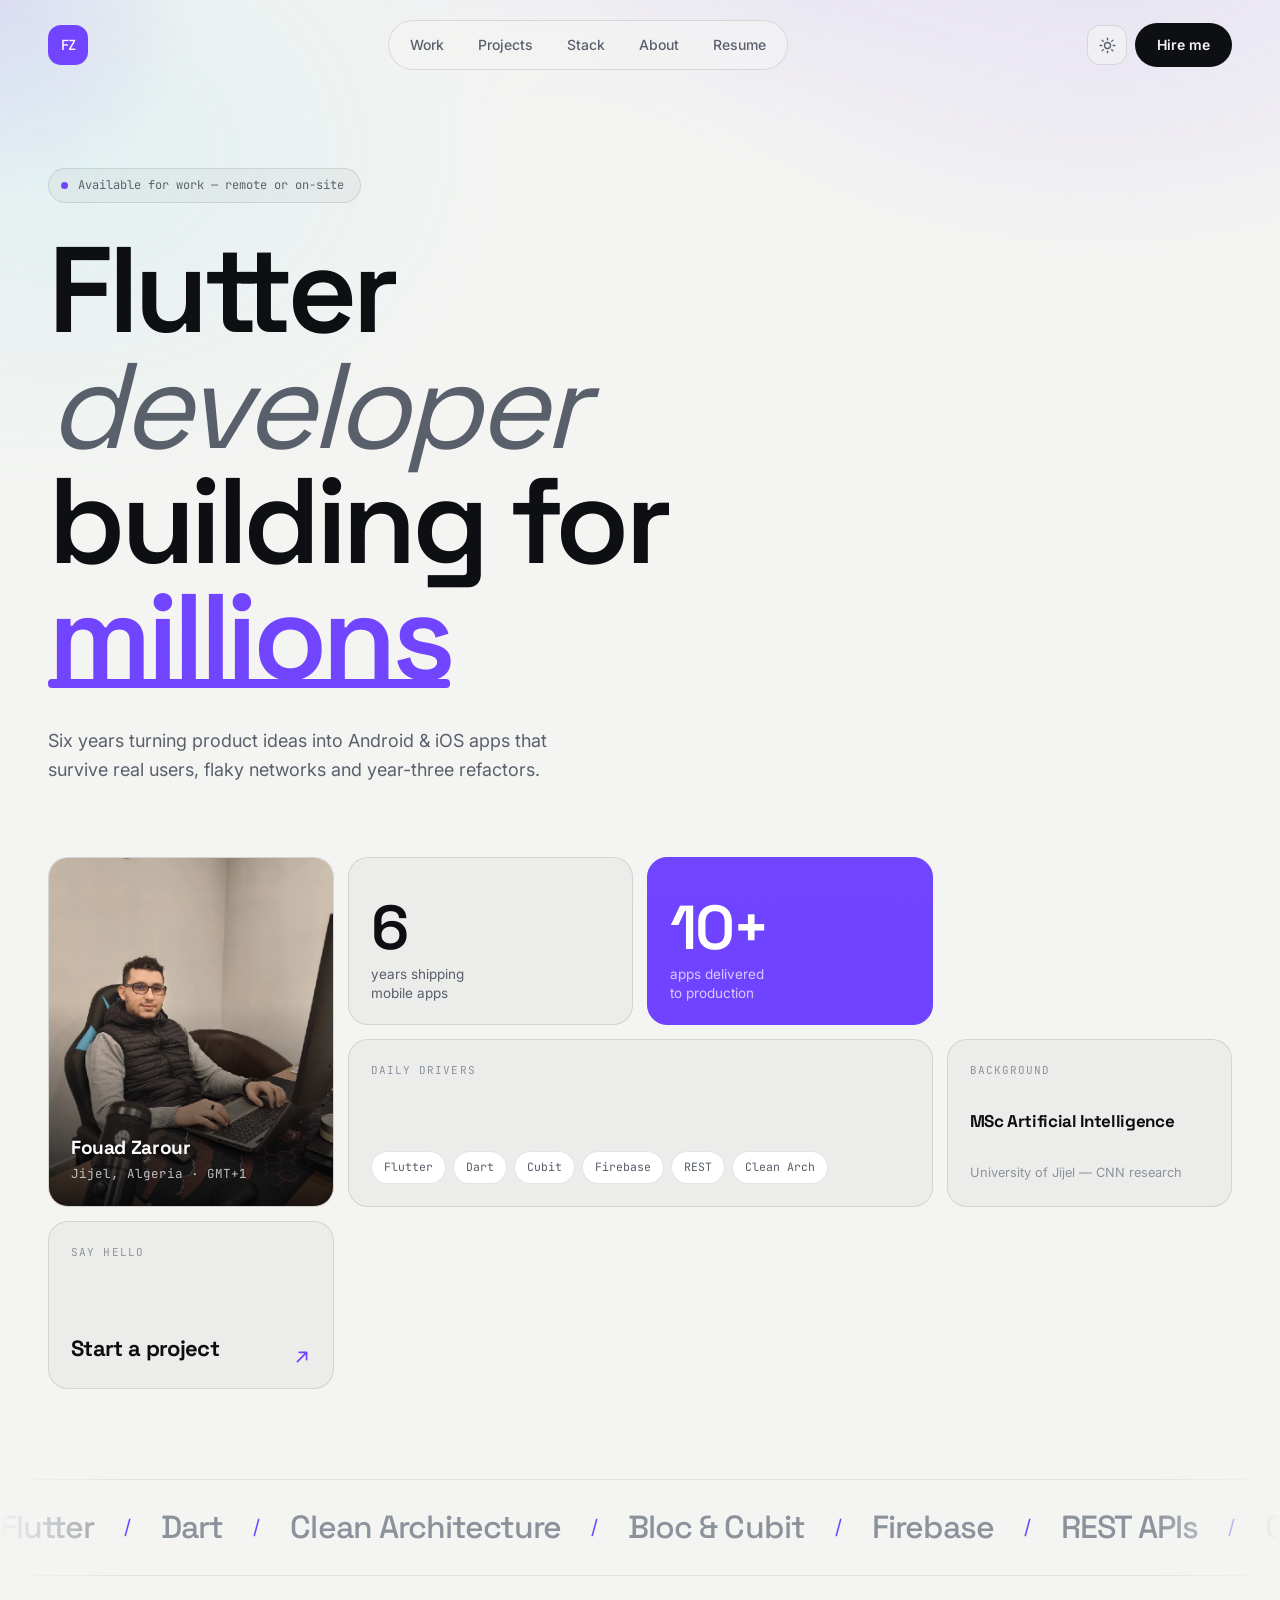
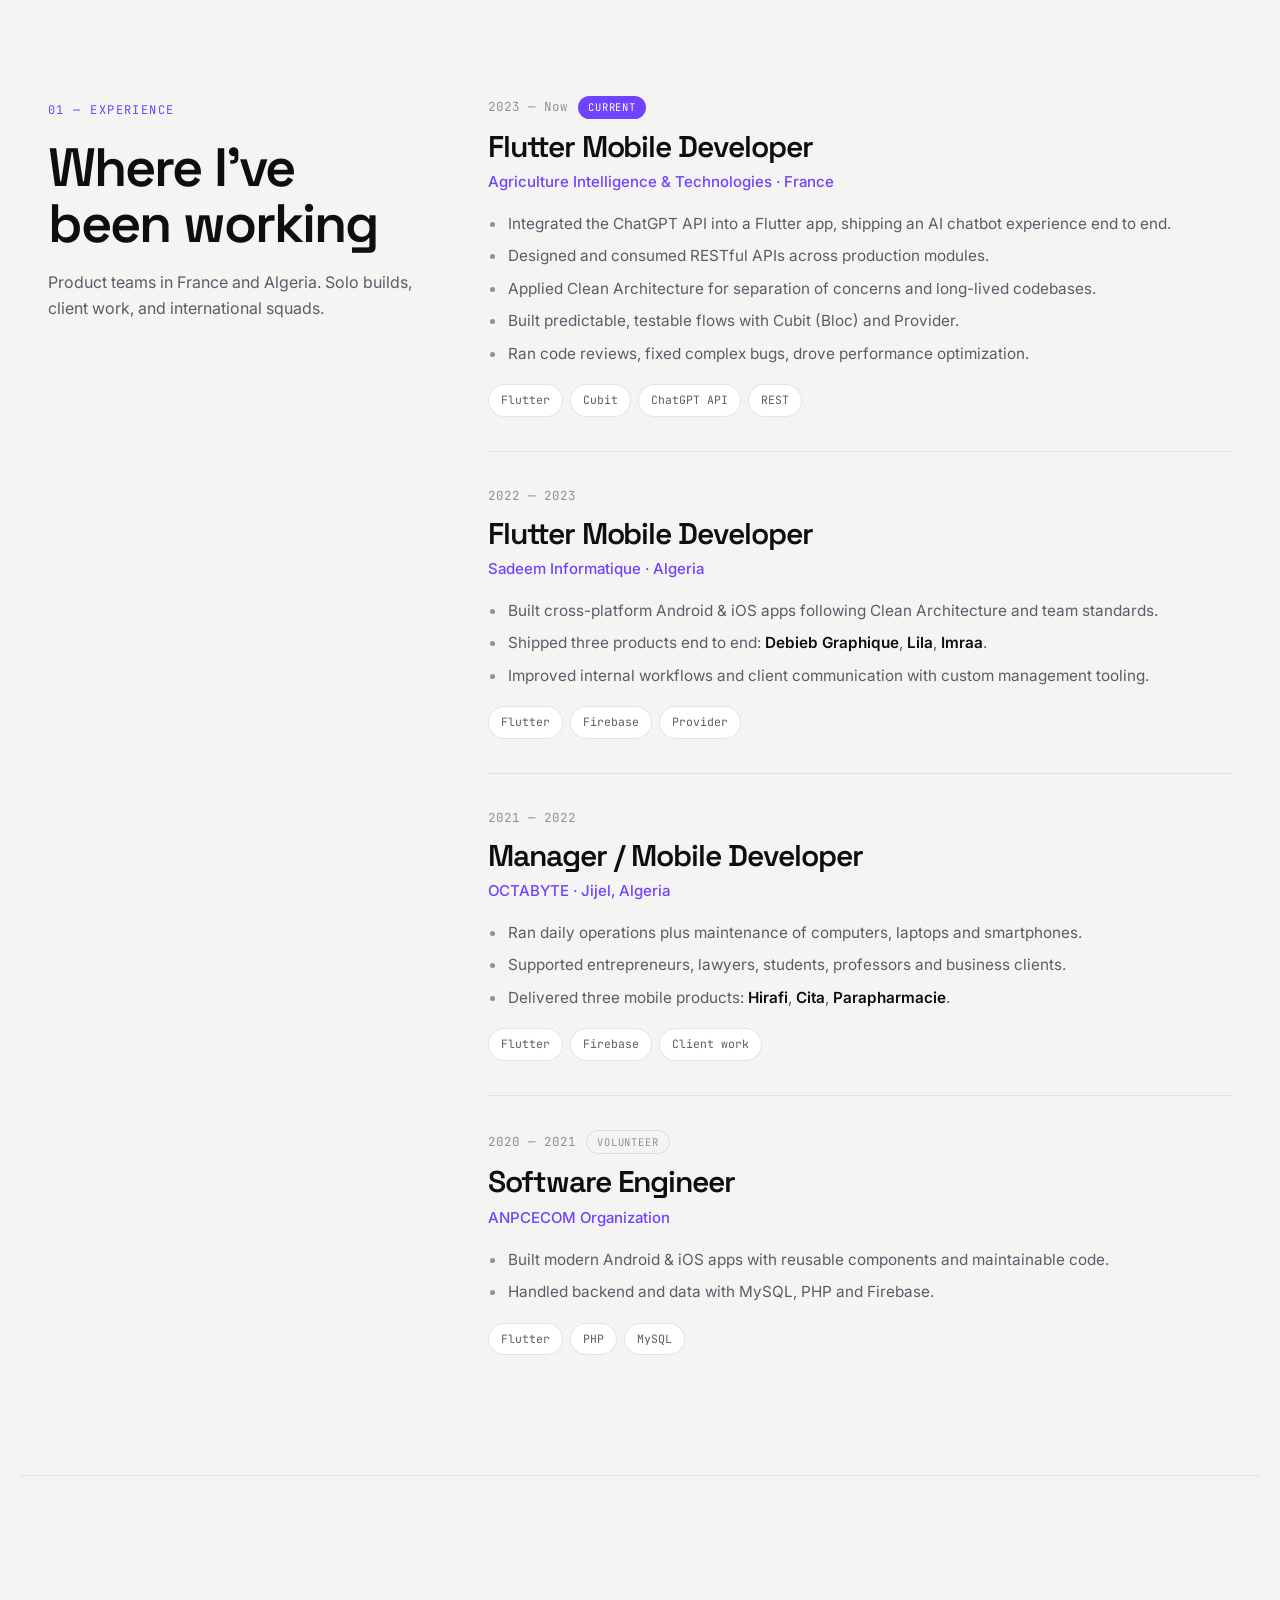
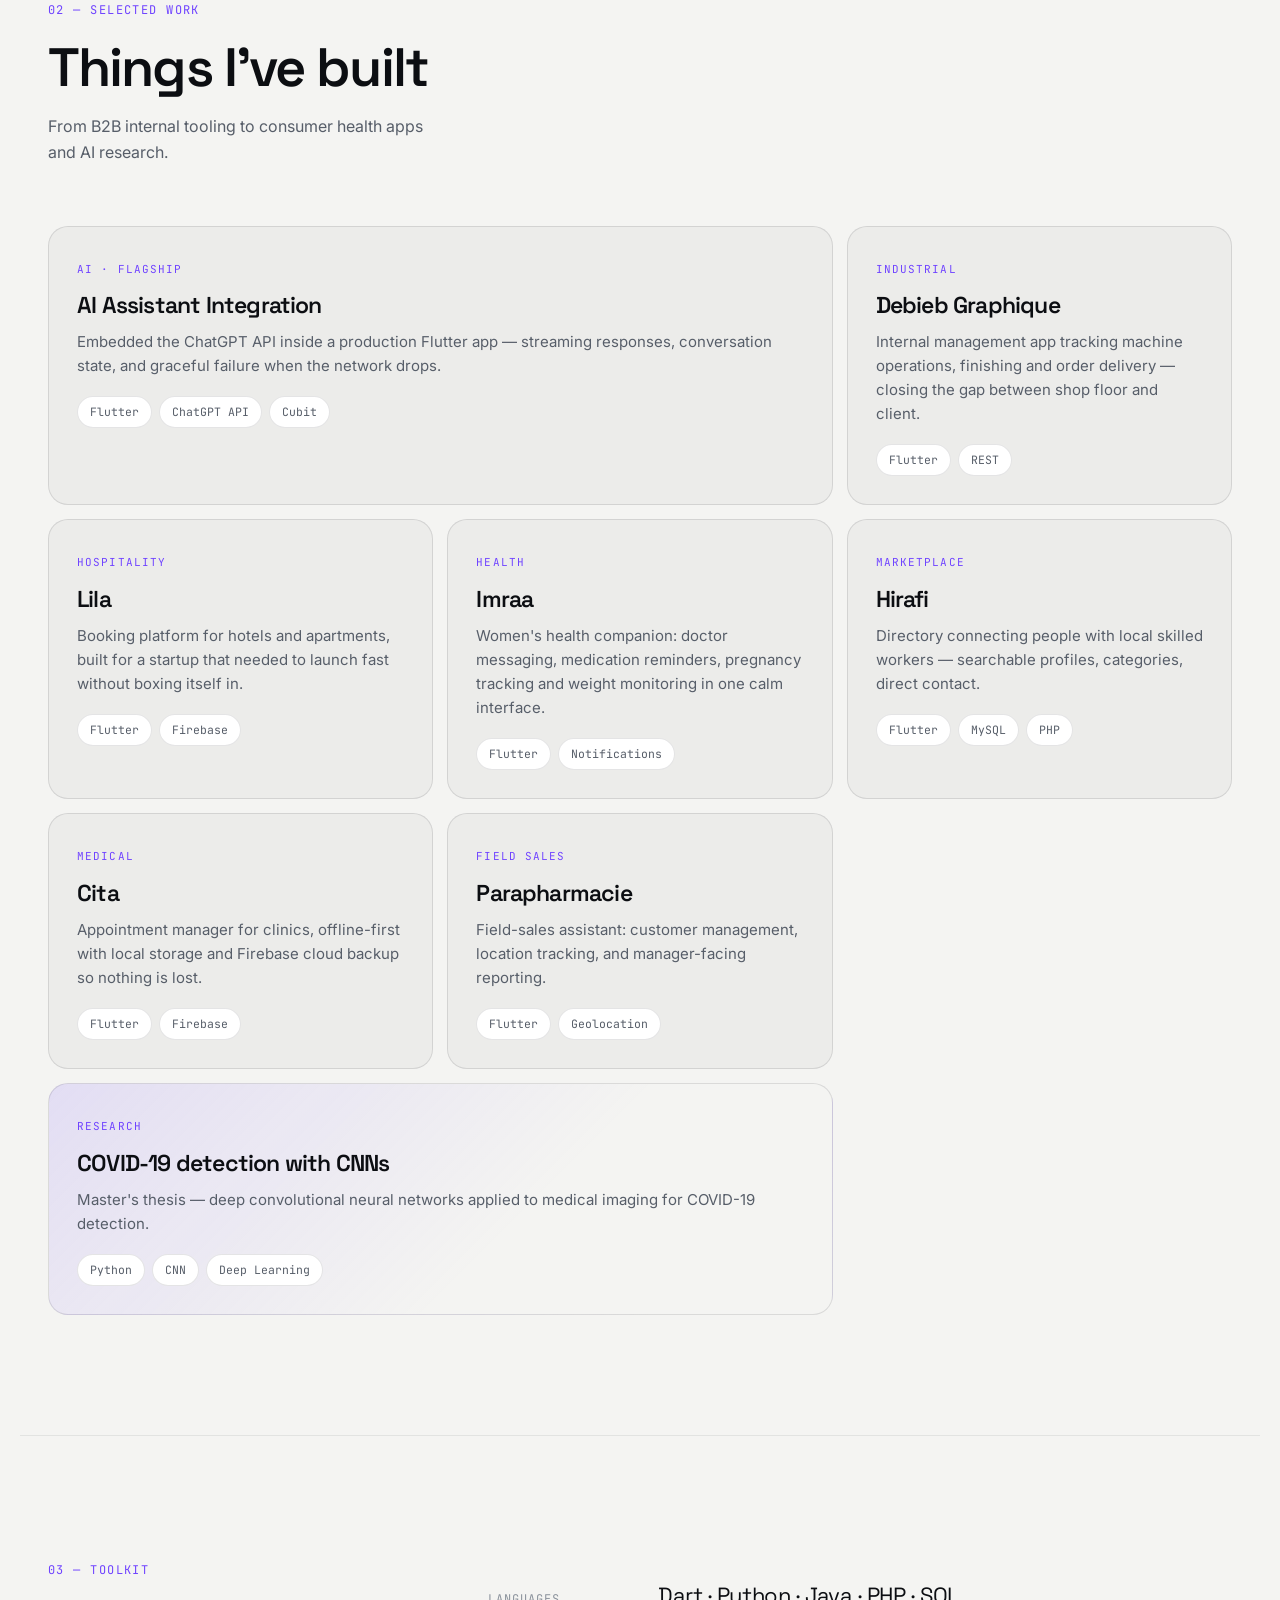
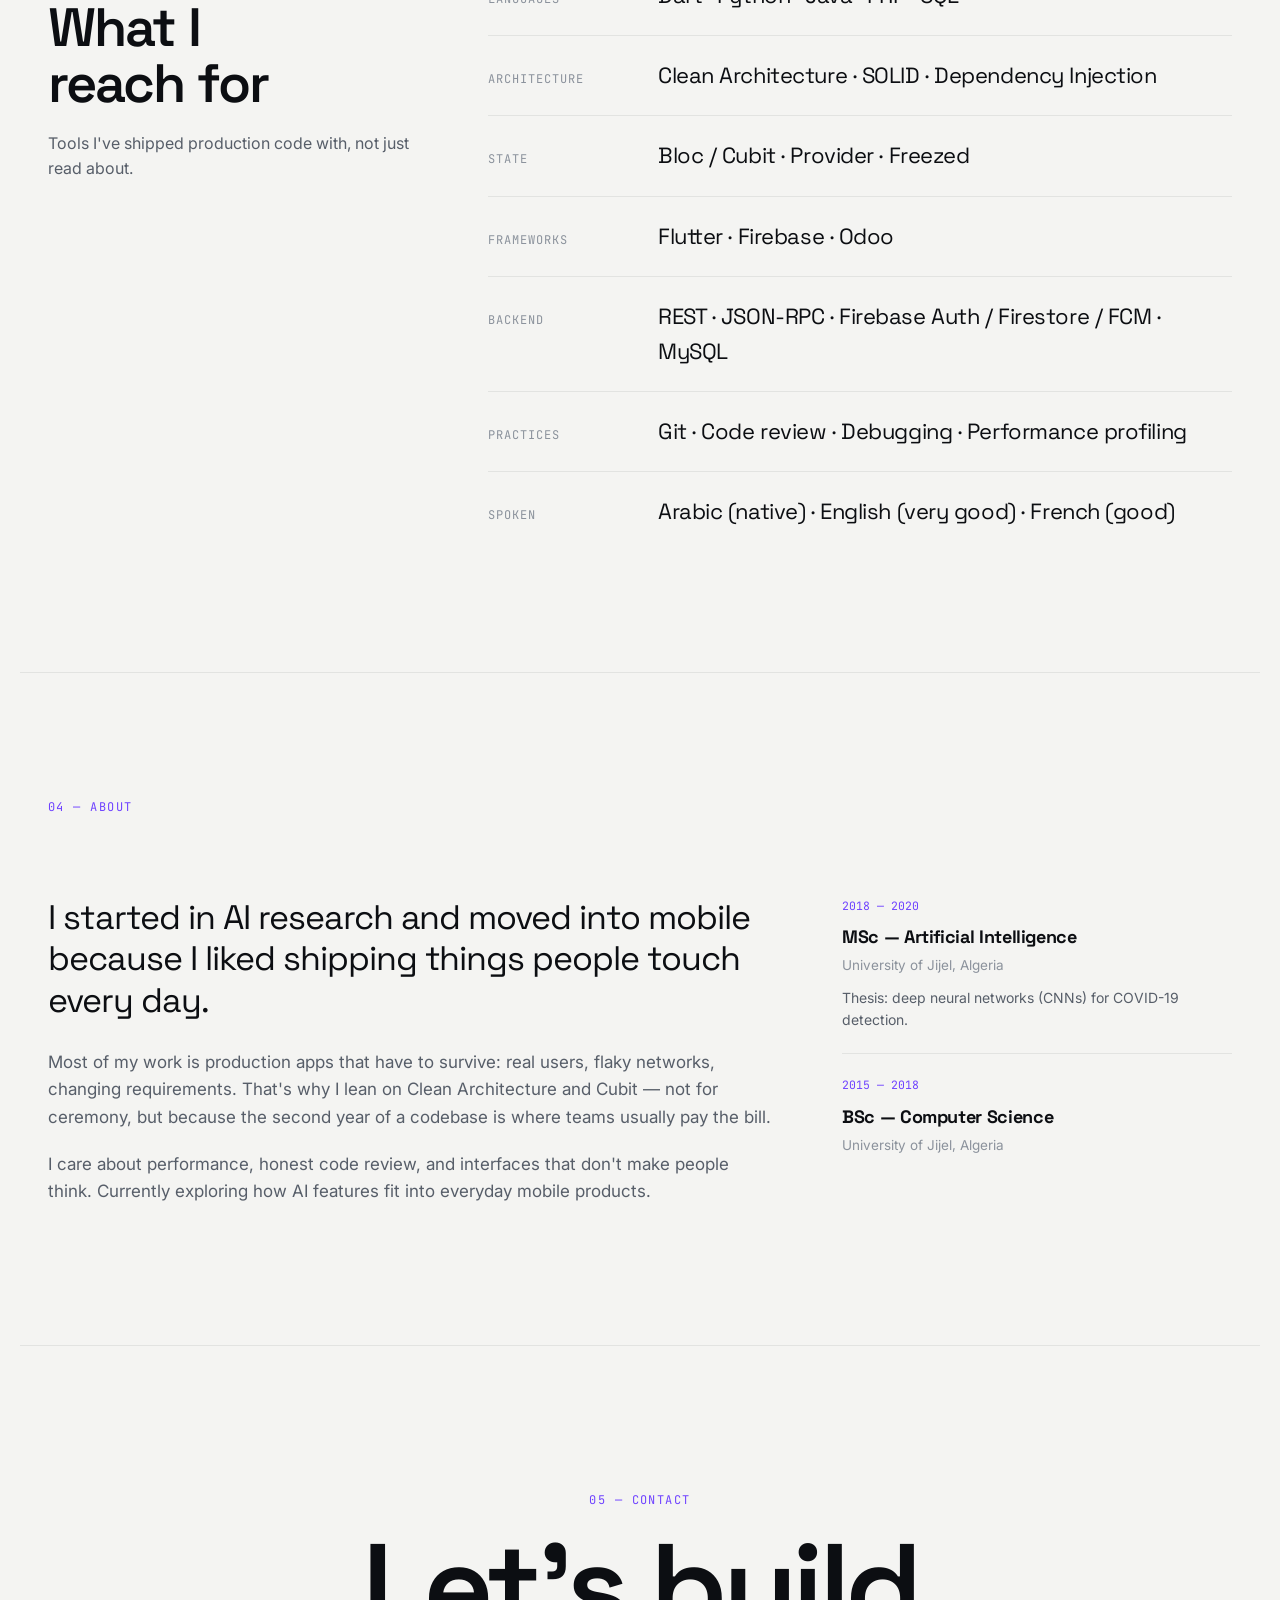
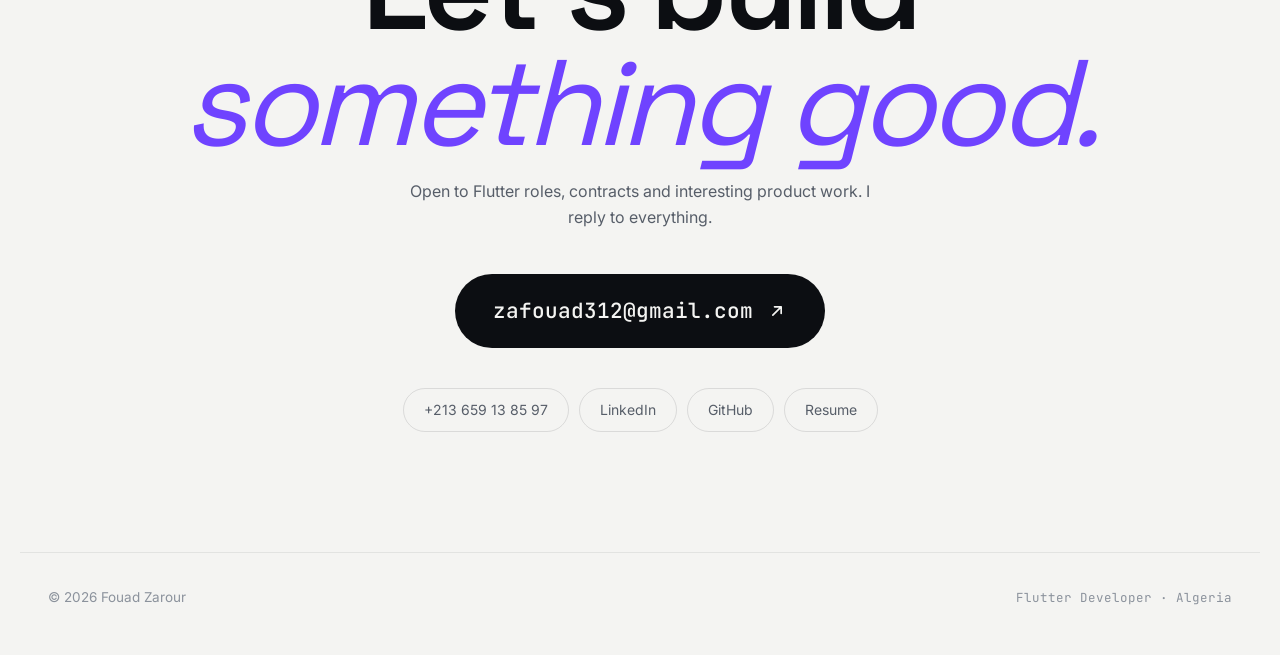
==== commit 9de8e1ca: "Redesign: bento hero, oversized type, glass nav, mesh gradients" ====
--- a/index.html
+++ b/index.html
@@ -5,365 +5,327 @@
 <meta name="viewport" content="width=device-width, initial-scale=1" />
 <title>Fouad Zarour — Flutter Developer</title>
 <meta name="description" content="Fouad Zarour — Flutter developer with 6 years building production Android & iOS apps. Clean Architecture, Bloc/Cubit, REST APIs, Firebase, AI integration." />
+<meta property="og:title" content="Fouad Zarour — Flutter Developer" />
+<meta property="og:description" content="6 years building production Android & iOS apps with Flutter." />
+<meta property="og:type" content="website" />
 <link rel="preconnect" href="https://fonts.googleapis.com" />
 <link rel="preconnect" href="https://fonts.gstatic.com" crossorigin />
-<link href="https://fonts.googleapis.com/css2?family=Inter:wght@400;500;600;700;800&family=JetBrains+Mono:wght@400;500;700&display=swap" rel="stylesheet" />
+<link href="https://fonts.googleapis.com/css2?family=Space+Grotesk:wght@400;500;600;700&family=Inter:wght@400;450;500;600&family=JetBrains+Mono:wght@400;500&display=swap" rel="stylesheet" />
 <link rel="stylesheet" href="styles.css" />
-<link rel="icon" href="data:image/svg+xml,<svg xmlns='http://www.w3.org/2000/svg' viewBox='0 0 100 100'><rect width='100' height='100' rx='22' fill='%2300d0ff'/><text y='72' x='50' text-anchor='middle' font-size='62' font-family='monospace' font-weight='bold' fill='%23081016'>F</text></svg>" />
+<link rel="icon" href="data:image/svg+xml,<svg xmlns='http://www.w3.org/2000/svg' viewBox='0 0 100 100'><rect width='100' height='100' rx='24' fill='%23c2f04a'/><text y='71' x='50' text-anchor='middle' font-size='60' font-family='monospace' font-weight='bold' fill='%230a0b0d'>F</text></svg>" />
 </head>
 <body>
 
-<div class="grain" aria-hidden="true"></div>
-<div class="glow" aria-hidden="true"></div>
-<div class="scroll-progress" id="scrollProgress" aria-hidden="true"></div>
-
+<div class="noise" aria-hidden="true"></div>
+<div class="mesh" aria-hidden="true"></div>
+<div class="cursor-glow" id="cursorGlow" aria-hidden="true"></div>
+<div class="progress" id="progress" aria-hidden="true"></div>
+
+<!-- ── NAV ──────────────────────────────────────────── -->
 <header class="nav" id="nav">
-  <a href="#top" class="brand">
-    <span class="brand-mark">FZ</span>
-    <span class="brand-text">Fouad Zarour</span>
-  </a>
-  <nav class="nav-links" aria-label="Primary">
+  <a href="#top" class="brand"><span class="brand-mark">FZ</span></a>
+  <nav class="nav-pill" aria-label="Primary">
     <a href="#work">Work</a>
     <a href="#projects">Projects</a>
-    <a href="#skills">Skills</a>
+    <a href="#stack">Stack</a>
     <a href="#about">About</a>
     <a href="resume.html">Resume</a>
-    <a href="#contact" class="nav-cta">Contact</a>
   </nav>
-  <button class="theme-toggle" id="themeToggle" aria-label="Toggle color theme">
-    <svg class="i-sun" viewBox="0 0 24 24" aria-hidden="true"><circle cx="12" cy="12" r="4.2"/><g><line x1="12" y1="1.5" x2="12" y2="4"/><line x1="12" y1="20" x2="12" y2="22.5"/><line x1="1.5" y1="12" x2="4" y2="12"/><line x1="20" y1="12" x2="22.5" y2="12"/><line x1="4.4" y1="4.4" x2="6.2" y2="6.2"/><line x1="17.8" y1="17.8" x2="19.6" y2="19.6"/><line x1="4.4" y1="19.6" x2="6.2" y2="17.8"/><line x1="17.8" y1="6.2" x2="19.6" y2="4.4"/></g></svg>
-    <svg class="i-moon" viewBox="0 0 24 24" aria-hidden="true"><path d="M20 14.5A8.2 8.2 0 0 1 9.5 4 8.5 8.5 0 1 0 20 14.5Z"/></svg>
-  </button>
-  <button class="menu-btn" id="menuBtn" aria-label="Open menu" aria-expanded="false"><span></span><span></span></button>
+  <div class="nav-right">
+    <button class="icon-btn" id="themeToggle" aria-label="Toggle color theme">
+      <svg class="i-sun" viewBox="0 0 24 24" aria-hidden="true"><circle cx="12" cy="12" r="4.2"/><g><line x1="12" y1="1.6" x2="12" y2="4"/><line x1="12" y1="20" x2="12" y2="22.4"/><line x1="1.6" y1="12" x2="4" y2="12"/><line x1="20" y1="12" x2="22.4" y2="12"/><line x1="4.5" y1="4.5" x2="6.2" y2="6.2"/><line x1="17.8" y1="17.8" x2="19.5" y2="19.5"/><line x1="4.5" y1="19.5" x2="6.2" y2="17.8"/><line x1="17.8" y1="6.2" x2="19.5" y2="4.5"/></g></svg>
+      <svg class="i-moon" viewBox="0 0 24 24" aria-hidden="true"><path d="M20 14.5A8.2 8.2 0 0 1 9.5 4 8.5 8.5 0 1 0 20 14.5Z"/></svg>
+    </button>
+    <a href="#contact" class="pill-cta">Hire me</a>
+    <button class="icon-btn menu-btn" id="menuBtn" aria-label="Menu" aria-expanded="false"><span></span><span></span></button>
+  </div>
 </header>
 
 <div class="mobile-menu" id="mobileMenu">
-  <a href="#work">Work</a>
-  <a href="#projects">Projects</a>
-  <a href="#skills">Skills</a>
-  <a href="#about">About</a>
-  <a href="resume.html">Resume</a>
-  <a href="#contact">Contact</a>
+  <a href="#work">Work</a><a href="#projects">Projects</a><a href="#stack">Stack</a>
+  <a href="#about">About</a><a href="resume.html">Resume</a><a href="#contact">Contact</a>
 </div>
 
 <main id="top">
 
-  <!-- ── HERO ─────────────────────────────────────────── -->
-  <section class="hero">
-    <div class="hero-inner">
-      <div class="hero-id reveal">
-        <div class="avatar">
-          <img src="assets/profile.jpg" alt="Fouad Zarour" onerror="this.closest('.avatar').classList.add('fallback'); this.remove();" />
-          <span class="avatar-initials" aria-hidden="true">FZ</span>
-        </div>
-        <p class="eyebrow"><span class="dot"></span> Available for new opportunities</p>
-      </div>
-      <h1 class="reveal">
-        I build <span class="grad">mobile apps</span><br />
-        people actually keep.
-      </h1>
-      <p class="lead reveal">
-        Flutter developer, 6 years shipping production Android &amp; iOS apps —
-        Clean Architecture, Bloc/Cubit, REST &amp; JSON-RPC integrations, and AI features
-        that ship on time and stay maintainable.
+<!-- ── HERO ───────────────────────────────────────────── -->
+<section class="hero">
+  <div class="hero-type">
+    <p class="kicker up"><span class="live"></span>Available for work — remote or on-site</p>
+    <h1 class="display">
+      <span class="line up d1">Flutter</span>
+      <span class="line up d2"><em>developer</em></span>
+      <span class="line up d3">building for<br class="br-m" /> <span class="hl">millions<span class="hl-bar"></span></span></span>
+    </h1>
+    <p class="hero-sub up d4">
+      Six years turning product ideas into Android &amp; iOS apps that survive real users,
+      flaky networks and year-three refactors.
+    </p>
+  </div>
+
+  <!-- bento -->
+  <div class="bento">
+    <article class="tile tile-photo up d2">
+      <img src="assets/profile.jpg" alt="Fouad Zarour" onerror="this.closest('.tile-photo').classList.add('fallback'); this.remove();" />
+      <span class="photo-fallback" aria-hidden="true">FZ</span>
+      <div class="tile-photo-meta">
+        <strong>Fouad Zarour</strong>
+        <span>Jijel, Algeria · GMT+1</span>
+      </div>
+    </article>
+
+    <article class="tile tile-num up d3">
+      <span class="num" data-count="6">0</span>
+      <p>years shipping<br />mobile apps</p>
+    </article>
+
+    <article class="tile tile-num accent up d4">
+      <span class="num" data-count="10" data-suffix="+">0</span>
+      <p>apps delivered<br />to production</p>
+    </article>
+
+    <article class="tile tile-stack up d5">
+      <span class="tile-label">Daily drivers</span>
+      <div class="tile-chips">
+        <span>Flutter</span><span>Dart</span><span>Cubit</span><span>Firebase</span>
+        <span>REST</span><span>Clean Arch</span>
+      </div>
+    </article>
+
+    <article class="tile tile-edu up d5">
+      <span class="tile-label">Background</span>
+      <strong>MSc Artificial Intelligence</strong>
+      <p>University of Jijel — CNN research</p>
+    </article>
+
+    <a href="#contact" class="tile tile-cta up d6">
+      <span class="tile-label">Say hello</span>
+      <strong>Start a project</strong>
+      <svg viewBox="0 0 24 24" aria-hidden="true"><path d="M7 17 17 7M9 7h8v8"/></svg>
+    </a>
+  </div>
+</section>
+
+<!-- ── MARQUEE ────────────────────────────────────────── -->
+<div class="marquee" aria-hidden="true">
+  <div class="marquee-track">
+    <span>Flutter</span><i>/</i><span>Dart</span><i>/</i><span>Clean Architecture</span><i>/</i><span>Bloc &amp; Cubit</span><i>/</i><span>Firebase</span><i>/</i><span>REST APIs</span><i>/</i><span>Odoo</span><i>/</i><span>Python</span><i>/</i><span>Java</span><i>/</i><span>Git</span><i>/</i>
+    <span>Flutter</span><i>/</i><span>Dart</span><i>/</i><span>Clean Architecture</span><i>/</i><span>Bloc &amp; Cubit</span><i>/</i><span>Firebase</span><i>/</i><span>REST APIs</span><i>/</i><span>Odoo</span><i>/</i><span>Python</span><i>/</i><span>Java</span><i>/</i><span>Git</span><i>/</i>
+  </div>
+</div>
+
+<!-- ── WORK ───────────────────────────────────────────── -->
+<section id="work" class="section split">
+  <aside class="split-side">
+    <div class="sticky">
+      <span class="idx">01 — Experience</span>
+      <h2 class="h-lg">Where I've<br />been working</h2>
+      <p class="side-note">Product teams in France and Algeria. Solo builds, client work, and international squads.</p>
+    </div>
+  </aside>
+
+  <ol class="split-main jobs">
+    <li class="job up">
+      <div class="job-head">
+        <span class="job-date">2023 — Now</span>
+        <span class="badge">Current</span>
+      </div>
+      <h3>Flutter Mobile Developer</h3>
+      <p class="job-org">Agriculture Intelligence &amp; Technologies · France</p>
+      <ul>
+        <li>Integrated the ChatGPT API into a Flutter app, shipping an AI chatbot experience end to end.</li>
+        <li>Designed and consumed RESTful APIs across production modules.</li>
+        <li>Applied Clean Architecture for separation of concerns and long-lived codebases.</li>
+        <li>Built predictable, testable flows with Cubit (Bloc) and Provider.</li>
+        <li>Ran code reviews, fixed complex bugs, drove performance optimization.</li>
+      </ul>
+      <div class="chips"><span>Flutter</span><span>Cubit</span><span>ChatGPT API</span><span>REST</span></div>
+    </li>
+
+    <li class="job up">
+      <div class="job-head"><span class="job-date">2022 — 2023</span></div>
+      <h3>Flutter Mobile Developer</h3>
+      <p class="job-org">Sadeem Informatique · Algeria</p>
+      <ul>
+        <li>Built cross-platform Android &amp; iOS apps following Clean Architecture and team standards.</li>
+        <li>Shipped three products end to end: <strong>Debieb Graphique</strong>, <strong>Lila</strong>, <strong>Imraa</strong>.</li>
+        <li>Improved internal workflows and client communication with custom management tooling.</li>
+      </ul>
+      <div class="chips"><span>Flutter</span><span>Firebase</span><span>Provider</span></div>
+    </li>
+
+    <li class="job up">
+      <div class="job-head"><span class="job-date">2021 — 2022</span></div>
+      <h3>Manager / Mobile Developer</h3>
+      <p class="job-org">OCTABYTE · Jijel, Algeria</p>
+      <ul>
+        <li>Ran daily operations plus maintenance of computers, laptops and smartphones.</li>
+        <li>Supported entrepreneurs, lawyers, students, professors and business clients.</li>
+        <li>Delivered three mobile products: <strong>Hirafi</strong>, <strong>Cita</strong>, <strong>Parapharmacie</strong>.</li>
+      </ul>
+      <div class="chips"><span>Flutter</span><span>Firebase</span><span>Client work</span></div>
+    </li>
+
+    <li class="job up">
+      <div class="job-head"><span class="job-date">2020 — 2021</span><span class="badge ghost">Volunteer</span></div>
+      <h3>Software Engineer</h3>
+      <p class="job-org">ANPCECOM Organization</p>
+      <ul>
+        <li>Built modern Android &amp; iOS apps with reusable components and maintainable code.</li>
+        <li>Handled backend and data with MySQL, PHP and Firebase.</li>
+      </ul>
+      <div class="chips"><span>Flutter</span><span>PHP</span><span>MySQL</span></div>
+    </li>
+  </ol>
+</section>
+
+<!-- ── PROJECTS ───────────────────────────────────────── -->
+<section id="projects" class="section">
+  <header class="sec-head up">
+    <span class="idx">02 — Selected work</span>
+    <h2 class="h-lg">Things I've built</h2>
+    <p class="side-note">From B2B internal tooling to consumer health apps and AI research.</p>
+  </header>
+
+  <div class="work-grid">
+    <article class="card wide up">
+      <span class="card-tag">AI · Flagship</span>
+      <h3>AI Assistant Integration</h3>
+      <p>Embedded the ChatGPT API inside a production Flutter app — streaming responses, conversation state, and graceful failure when the network drops.</p>
+      <div class="chips"><span>Flutter</span><span>ChatGPT API</span><span>Cubit</span></div>
+    </article>
+
+    <article class="card up">
+      <span class="card-tag">Industrial</span>
+      <h3>Debieb Graphique</h3>
+      <p>Internal management app tracking machine operations, finishing and order delivery — closing the gap between shop floor and client.</p>
+      <div class="chips"><span>Flutter</span><span>REST</span></div>
+    </article>
+
+    <article class="card up">
+      <span class="card-tag">Hospitality</span>
+      <h3>Lila</h3>
+      <p>Booking platform for hotels and apartments, built for a startup that needed to launch fast without boxing itself in.</p>
+      <div class="chips"><span>Flutter</span><span>Firebase</span></div>
+    </article>
+
+    <article class="card up">
+      <span class="card-tag">Health</span>
+      <h3>Imraa</h3>
+      <p>Women's health companion: doctor messaging, medication reminders, pregnancy tracking and weight monitoring in one calm interface.</p>
+      <div class="chips"><span>Flutter</span><span>Notifications</span></div>
+    </article>
+
+    <article class="card up">
+      <span class="card-tag">Marketplace</span>
+      <h3>Hirafi</h3>
+      <p>Directory connecting people with local skilled workers — searchable profiles, categories, direct contact.</p>
+      <div class="chips"><span>Flutter</span><span>MySQL</span><span>PHP</span></div>
+    </article>
+
+    <article class="card up">
+      <span class="card-tag">Medical</span>
+      <h3>Cita</h3>
+      <p>Appointment manager for clinics, offline-first with local storage and Firebase cloud backup so nothing is lost.</p>
+      <div class="chips"><span>Flutter</span><span>Firebase</span></div>
+    </article>
+
+    <article class="card up">
+      <span class="card-tag">Field sales</span>
+      <h3>Parapharmacie</h3>
+      <p>Field-sales assistant: customer management, location tracking, and manager-facing reporting.</p>
+      <div class="chips"><span>Flutter</span><span>Geolocation</span></div>
+    </article>
+
+    <article class="card wide research up">
+      <span class="card-tag">Research</span>
+      <h3>COVID-19 detection with CNNs</h3>
+      <p>Master's thesis — deep convolutional neural networks applied to medical imaging for COVID-19 detection.</p>
+      <div class="chips"><span>Python</span><span>CNN</span><span>Deep Learning</span></div>
+    </article>
+  </div>
+</section>
+
+<!-- ── STACK ──────────────────────────────────────────── -->
+<section id="stack" class="section split">
+  <aside class="split-side">
+    <div class="sticky">
+      <span class="idx">03 — Toolkit</span>
+      <h2 class="h-lg">What I<br />reach for</h2>
+      <p class="side-note">Tools I've shipped production code with, not just read about.</p>
+    </div>
+  </aside>
+
+  <div class="split-main stack-rows">
+    <div class="row up"><span class="row-k">Languages</span><span class="row-v">Dart · Python · Java · PHP · SQL</span></div>
+    <div class="row up"><span class="row-k">Architecture</span><span class="row-v">Clean Architecture · SOLID · Dependency Injection</span></div>
+    <div class="row up"><span class="row-k">State</span><span class="row-v">Bloc / Cubit · Provider · Freezed</span></div>
+    <div class="row up"><span class="row-k">Frameworks</span><span class="row-v">Flutter · Firebase · Odoo</span></div>
+    <div class="row up"><span class="row-k">Backend</span><span class="row-v">REST · JSON-RPC · Firebase Auth / Firestore / FCM · MySQL</span></div>
+    <div class="row up"><span class="row-k">Practices</span><span class="row-v">Git · Code review · Debugging · Performance profiling</span></div>
+    <div class="row up"><span class="row-k">Spoken</span><span class="row-v">Arabic (native) · English (very good) · French (good)</span></div>
+  </div>
+</section>
+
+<!-- ── ABOUT ──────────────────────────────────────────── -->
+<section id="about" class="section">
+  <header class="sec-head up">
+    <span class="idx">04 — About</span>
+  </header>
+  <div class="about-wrap">
+    <div class="about-text up">
+      <p class="big">
+        I started in AI research and moved into mobile because I liked shipping
+        things people touch every day.
       </p>
-      <div class="hero-actions reveal">
-        <a href="#projects" class="btn btn-primary">See my work</a>
-        <a href="resume.html" class="btn btn-ghost">
-          <svg viewBox="0 0 24 24" class="btn-ico" aria-hidden="true"><path d="M12 3v12m0 0 4.5-4.5M12 15l-4.5-4.5M4 17v2a2 2 0 0 0 2 2h12a2 2 0 0 0 2-2v-2"/></svg>
-          Resume
-        </a>
-        <a href="mailto:zafouad312@gmail.com" class="btn btn-ghost">Get in touch</a>
-      </div>
-      <ul class="hero-meta reveal">
-        <li><strong>6</strong><span>Years building mobile</span></li>
-        <li><strong>10+</strong><span>Apps shipped to stores</span></li>
-        <li><strong>MSc</strong><span>Artificial Intelligence</span></li>
-        <li><strong>3</strong><span>Languages (AR / EN / FR)</span></li>
-      </ul>
+      <p>
+        Most of my work is production apps that have to survive: real users, flaky networks,
+        changing requirements. That's why I lean on Clean Architecture and Cubit — not for
+        ceremony, but because the second year of a codebase is where teams usually pay the bill.
+      </p>
+      <p>
+        I care about performance, honest code review, and interfaces that don't make people
+        think. Currently exploring how AI features fit into everyday mobile products.
+      </p>
     </div>
-
-    <aside class="hero-card reveal" aria-hidden="true">
-      <div class="card-bar"><span></span><span></span><span></span><em>main.dart</em></div>
-<pre class="code"><code><span class="k">class</span> <span class="t">Fouad</span> <span class="k">extends</span> <span class="t">Developer</span> {
-  <span class="k">final</span> stack = [<span class="s">'Flutter'</span>, <span class="s">'Dart'</span>, <span class="s">'Firebase'</span>];
-  <span class="k">final</span> arch  = <span class="s">'Clean Architecture'</span>;
-  <span class="k">final</span> state = <span class="s">'Cubit / Bloc'</span>;
-
-  <span class="c">@override</span>
-  <span class="t">Future</span>&lt;<span class="t">App</span>&gt; build(<span class="t">Idea</span> idea) <span class="k">async</span> {
-    <span class="k">final</span> app = <span class="k">await</span> ship(idea);
-    <span class="k">return</span> app..polish()..optimize();
-  }
-}</code></pre>
-    </aside>
-  </section>
-
-  <!-- ── MARQUEE ──────────────────────────────────────── -->
-  <div class="marquee" aria-hidden="true">
-    <div class="marquee-track">
-      <span>Flutter</span><i>◆</i><span>Dart</span><i>◆</i><span>Clean Architecture</span><i>◆</i><span>Bloc / Cubit</span><i>◆</i><span>Firebase</span><i>◆</i><span>REST APIs</span><i>◆</i><span>Odoo</span><i>◆</i><span>Python</span><i>◆</i><span>Java</span><i>◆</i><span>CI / Git</span><i>◆</i>
-      <span>Flutter</span><i>◆</i><span>Dart</span><i>◆</i><span>Clean Architecture</span><i>◆</i><span>Bloc / Cubit</span><i>◆</i><span>Firebase</span><i>◆</i><span>REST APIs</span><i>◆</i><span>Odoo</span><i>◆</i><span>Python</span><i>◆</i><span>Java</span><i>◆</i><span>CI / Git</span><i>◆</i>
+    <div class="about-edu up">
+      <div class="edu">
+        <span class="edu-year">2018 — 2020</span>
+        <strong>MSc — Artificial Intelligence</strong>
+        <span class="edu-org">University of Jijel, Algeria</span>
+        <p>Thesis: deep neural networks (CNNs) for COVID-19 detection.</p>
+      </div>
+      <div class="edu">
+        <span class="edu-year">2015 — 2018</span>
+        <strong>BSc — Computer Science</strong>
+        <span class="edu-org">University of Jijel, Algeria</span>
+      </div>
     </div>
   </div>
-
-  <!-- ── WORK ─────────────────────────────────────────── -->
-  <section id="work" class="section">
-    <header class="section-head reveal">
-      <span class="section-index">01</span>
-      <h2>Experience</h2>
-      <p>Six years across product teams in France and Algeria — from solo builds to international squads.</p>
-    </header>
-
-    <ol class="timeline">
-      <li class="tl-item reveal">
-        <div class="tl-dot"></div>
-        <div class="tl-body">
-          <div class="tl-top">
-            <h3>Flutter Mobile Developer</h3>
-            <span class="tl-date">May 2023 — Present</span>
-          </div>
-          <p class="tl-org">Agriculture Intelligence &amp; Technologies · France <span class="tag">Current</span></p>
-          <ul class="tl-points">
-            <li>Integrated the ChatGPT API into a Flutter app, shipping an AI chatbot experience end to end.</li>
-            <li>Designed and consumed RESTful APIs across multiple production modules.</li>
-            <li>Applied Clean Architecture for separation of concerns, scalability and long-lived codebases.</li>
-            <li>Built predictable, testable flows with Cubit (Bloc) and Provider.</li>
-            <li>Ran code reviews, fixed complex bugs, and drove performance optimizations for app stability.</li>
-          </ul>
-          <div class="chips"><span>Flutter</span><span>Cubit</span><span>ChatGPT API</span><span>REST</span><span>Clean Arch</span></div>
-        </div>
-      </li>
-
-      <li class="tl-item reveal">
-        <div class="tl-dot"></div>
-        <div class="tl-body">
-          <div class="tl-top">
-            <h3>Flutter Mobile Developer</h3>
-            <span class="tl-date">2022 — 2023</span>
-          </div>
-          <p class="tl-org">Sadeem Informatique · Algeria</p>
-          <ul class="tl-points">
-            <li>Built cross-platform Android &amp; iOS apps in Flutter following Clean Architecture and team best practices.</li>
-            <li>Shipped three products end to end: <strong>Debieb Graphique</strong>, <strong>Lila</strong> and <strong>Imraa</strong>.</li>
-            <li>Improved internal workflows and client communication through custom management tooling.</li>
-          </ul>
-          <div class="chips"><span>Flutter</span><span>Firebase</span><span>Provider</span><span>Clean Arch</span></div>
-        </div>
-      </li>
-
-      <li class="tl-item reveal">
-        <div class="tl-dot"></div>
-        <div class="tl-body">
-          <div class="tl-top">
-            <h3>Manager / Mobile Developer</h3>
-            <span class="tl-date">2021 — 2022</span>
-          </div>
-          <p class="tl-org">OCTABYTE · Jijel, Algeria</p>
-          <ul class="tl-points">
-            <li>Ran daily operations plus maintenance and repair of computers, laptops and smartphones.</li>
-            <li>Provided technical support to entrepreneurs, lawyers, students, professors and business clients.</li>
-            <li>Developed and delivered three mobile products: <strong>Hirafi</strong>, <strong>Cita</strong> and <strong>Parapharmacie</strong>.</li>
-          </ul>
-          <div class="chips"><span>Flutter</span><span>Firebase</span><span>SharedPreferences</span><span>Client work</span></div>
-        </div>
-      </li>
-
-      <li class="tl-item reveal">
-        <div class="tl-dot"></div>
-        <div class="tl-body">
-          <div class="tl-top">
-            <h3>Software Engineer <span class="muted">(Volunteer)</span></h3>
-            <span class="tl-date">2020 — 2021</span>
-          </div>
-          <p class="tl-org">ANPCECOM Organization</p>
-          <ul class="tl-points">
-            <li>Designed and built modern Android &amp; iOS apps in Flutter with reusable components and maintainable code.</li>
-            <li>Handled backend and data with MySQL, PHP and Firebase.</li>
-          </ul>
-          <div class="chips"><span>Flutter</span><span>PHP</span><span>MySQL</span><span>Firebase</span></div>
-        </div>
-      </li>
-    </ol>
-  </section>
-
-  <!-- ── PROJECTS ─────────────────────────────────────── -->
-  <section id="projects" class="section">
-    <header class="section-head reveal">
-      <span class="section-index">02</span>
-      <h2>Selected projects</h2>
-      <p>Products I designed, built or led — from B2B internal tooling to consumer health apps.</p>
-    </header>
-
-    <div class="grid">
-      <article class="proj reveal">
-        <div class="proj-ico" data-ico="chat"></div>
-        <h3>AI Assistant Integration</h3>
-        <p>Embedded the ChatGPT API inside a production Flutter app, with streaming responses, conversation state and graceful failure handling.</p>
-        <div class="chips"><span>Flutter</span><span>ChatGPT API</span><span>Cubit</span></div>
-      </article>
-
-      <article class="proj reveal">
-        <div class="proj-ico" data-ico="factory"></div>
-        <h3>Debieb Graphique</h3>
-        <p>Internal management app tracking machine operations, product finishing and order delivery — cutting the gap between the shop floor and the client.</p>
-        <div class="chips"><span>Flutter</span><span>REST</span><span>Clean Arch</span></div>
-      </article>
-
-      <article class="proj reveal">
-        <div class="proj-ico" data-ico="bed"></div>
-        <h3>Lila</h3>
-        <p>Booking and reservation platform for hotels and apartments, built for a startup that needed to launch fast without boxing itself in later.</p>
-        <div class="chips"><span>Flutter</span><span>Firebase</span></div>
-      </article>
-
-      <article class="proj reveal">
-        <div class="proj-ico" data-ico="heart"></div>
-        <h3>Imraa</h3>
-        <p>Women's health companion: doctor messaging, medication reminders, pregnancy tracking and weight monitoring in one calm interface.</p>
-        <div class="chips"><span>Flutter</span><span>Notifications</span><span>Firebase</span></div>
-      </article>
-
-      <article class="proj reveal">
-        <div class="proj-ico" data-ico="tools"></div>
-        <h3>Hirafi</h3>
-        <p>Directory connecting people to local skilled workers — searchable profiles, categories and direct contact.</p>
-        <div class="chips"><span>Flutter</span><span>MySQL</span><span>PHP</span></div>
-      </article>
-
-      <article class="proj reveal">
-        <div class="proj-ico" data-ico="cal"></div>
-        <h3>Cita</h3>
-        <p>Medical appointment manager for clinics, with offline-first local storage and Firebase cloud backup so nothing is ever lost.</p>
-        <div class="chips"><span>Flutter</span><span>SharedPreferences</span><span>Firebase</span></div>
-      </article>
-
-      <article class="proj reveal">
-        <div class="proj-ico" data-ico="cart"></div>
-        <h3>Parapharmacie</h3>
-        <p>Field-sales assistant: customer management, location tracking and manager-facing reporting for a parapharmacy network.</p>
-        <div class="chips"><span>Flutter</span><span>Geolocation</span><span>Reporting</span></div>
-      </article>
-
-      <article class="proj reveal proj-accent">
-        <div class="proj-ico" data-ico="brain"></div>
-        <h3>COVID-19 Detection with CNNs</h3>
-        <p>Master's thesis: deep convolutional neural networks applied to medical imaging for COVID-19 detection.</p>
-        <div class="chips"><span>Python</span><span>CNN</span><span>Deep Learning</span></div>
-      </article>
-    </div>
-  </section>
-
-  <!-- ── SKILLS ───────────────────────────────────────── -->
-  <section id="skills" class="section">
-    <header class="section-head reveal">
-      <span class="section-index">03</span>
-      <h2>Toolkit</h2>
-      <p>What I reach for, and what I've shipped with.</p>
-    </header>
-
-    <div class="skills">
-      <div class="skill-col reveal">
-        <h3>Languages</h3>
-        <ul><li>Dart</li><li>Python</li><li>Java</li><li>PHP</li><li>SQL</li></ul>
-      </div>
-      <div class="skill-col reveal">
-        <h3>Architecture &amp; State</h3>
-        <ul><li>Clean Architecture</li><li>Bloc / Cubit</li><li>Provider</li><li>Dependency Injection</li><li>Freezed models</li></ul>
-      </div>
-      <div class="skill-col reveal">
-        <h3>Frameworks</h3>
-        <ul><li>Flutter</li><li>Firebase</li><li>Odoo</li><li>Material / Cupertino</li></ul>
-      </div>
-      <div class="skill-col reveal">
-        <h3>Backend &amp; APIs</h3>
-        <ul><li>REST APIs</li><li>JSON-RPC</li><li>Firebase (Auth, Firestore, FCM)</li><li>MySQL</li></ul>
-      </div>
-      <div class="skill-col reveal">
-        <h3>Practices</h3>
-        <ul><li>Git &amp; code review</li><li>Debugging</li><li>Performance optimization</li><li>Release management</li></ul>
-      </div>
-      <div class="skill-col reveal">
-        <h3>Languages spoken</h3>
-        <ul><li>Arabic — native</li><li>English — very good</li><li>French — good</li></ul>
-      </div>
-    </div>
-  </section>
-
-  <!-- ── ABOUT ────────────────────────────────────────── -->
-  <section id="about" class="section">
-    <header class="section-head reveal">
-      <span class="section-index">04</span>
-      <h2>About</h2>
-    </header>
-
-    <div class="about">
-      <div class="about-text reveal">
-        <p>
-          I'm <strong>Fouad Zarour</strong>, a Flutter developer based in Algeria, working with teams across
-          France and North Africa. I started in AI research and moved into mobile because I liked
-          shipping things people touch every day.
-        </p>
-        <p>
-          Most of my work is production apps that have to survive: real users, flaky networks, changing
-          requirements. That's why I lean on Clean Architecture and Cubit — not for ceremony, but because
-          the second year of a codebase is where teams usually pay the bill.
-        </p>
-        <p>
-          I care about performance, honest code review, and interfaces that don't make people think.
-          Currently exploring how AI features fit into everyday mobile products.
-        </p>
-      </div>
-
-      <div class="about-side reveal">
-        <h3>Education</h3>
-        <div class="edu">
-          <p class="edu-deg">MSc — Artificial Intelligence</p>
-          <p class="edu-org">University of Jijel, Algeria · 2018 — 2020</p>
-          <p class="edu-note">Thesis: deep neural networks (CNNs) for COVID-19 detection.</p>
-        </div>
-        <div class="edu">
-          <p class="edu-deg">BSc — Computer Science</p>
-          <p class="edu-org">University of Jijel, Algeria · 2015 — 2018</p>
-        </div>
-      </div>
-    </div>
-  </section>
-
-  <!-- ── CONTACT ──────────────────────────────────────── -->
-  <section id="contact" class="section contact">
-    <div class="contact-inner reveal">
-      <span class="section-index">05</span>
-      <h2>Let's build something.</h2>
-      <p>Open to Flutter roles, contracts and interesting product work. I reply to everything.</p>
-      <a href="mailto:zafouad312@gmail.com" class="btn btn-primary btn-lg">zafouad312@gmail.com</a>
-      <div class="contact-links">
-        <a href="tel:+213659138597">+213 659 13 85 97</a>
-        <span>·</span>
-        <a href="https://www.linkedin.com/in/fouad-zarour-94b2b8154" target="_blank" rel="noopener">LinkedIn</a>
-        <span>·</span>
-        <a href="https://github.com/Fouad-AiTech" target="_blank" rel="noopener">GitHub</a>
-        <span>·</span>
-        <a href="resume.html">Resume</a>
-      </div>
-    </div>
-  </section>
+</section>
+
+<!-- ── CONTACT ────────────────────────────────────────── -->
+<section id="contact" class="section contact">
+  <span class="idx up">05 — Contact</span>
+  <h2 class="display contact-h up">Let's build<br /><em>something good.</em></h2>
+  <p class="side-note center up">Open to Flutter roles, contracts and interesting product work. I reply to everything.</p>
+  <a href="mailto:zafouad312@gmail.com" class="mega-cta up">
+    zafouad312@gmail.com
+    <svg viewBox="0 0 24 24" aria-hidden="true"><path d="M7 17 17 7M9 7h8v8"/></svg>
+  </a>
+  <div class="contact-row up">
+    <a href="tel:+213659138597">+213 659 13 85 97</a>
+    <a href="https://www.linkedin.com/in/fouad-zarour-94b2b8154" target="_blank" rel="noopener">LinkedIn</a>
+    <a href="https://github.com/Fouad-AiTech" target="_blank" rel="noopener">GitHub</a>
+    <a href="resume.html">Resume</a>
+  </div>
+</section>
 
 </main>
 
 <footer class="footer">
-  <p>© <span id="year"></span> Fouad Zarour — Flutter Developer</p>
-  <div class="footer-social">
-    <a href="https://github.com/Fouad-AiTech" target="_blank" rel="noopener" aria-label="GitHub">
-      <svg viewBox="0 0 24 24" aria-hidden="true"><path d="M12 2A10 10 0 0 0 8.84 21.5c.5.08.66-.22.66-.48v-1.7C6.73 19.91 6.14 18 6.14 18c-.46-1.17-1.11-1.48-1.11-1.48-.91-.62.07-.6.07-.6 1 .07 1.53 1.03 1.53 1.03.9 1.53 2.36 1.09 2.94.83.09-.65.35-1.09.63-1.34-2.22-.25-4.55-1.11-4.55-4.95 0-1.09.39-1.99 1.03-2.69-.1-.25-.45-1.27.1-2.65 0 0 .84-.27 2.75 1.03a9.5 9.5 0 0 1 5 0c1.91-1.3 2.75-1.03 2.75-1.03.55 1.38.2 2.4.1 2.65.64.7 1.03 1.6 1.03 2.69 0 3.85-2.34 4.7-4.57 4.95.36.31.68.92.68 1.85v2.74c0 .27.16.57.67.48A10 10 0 0 0 12 2Z"/></svg>
-    </a>
-    <a href="https://www.linkedin.com/in/fouad-zarour-94b2b8154" target="_blank" rel="noopener" aria-label="LinkedIn">
-      <svg viewBox="0 0 24 24" aria-hidden="true"><path d="M4.98 3.5a2.5 2.5 0 1 1 0 5 2.5 2.5 0 0 1 0-5ZM3 9h4v12H3V9Zm7 0h3.8v1.65h.05a4.17 4.17 0 0 1 3.75-2.06c4 0 4.75 2.63 4.75 6.06V21h-4v-5.5c0-1.31-.03-3-1.83-3-1.83 0-2.11 1.43-2.11 2.9V21h-4V9Z"/></svg>
-    </a>
-    <a href="mailto:zafouad312@gmail.com" aria-label="Email">
-      <svg viewBox="0 0 24 24" aria-hidden="true"><path d="M3 5h18v14H3V5Zm0 0 9 7 9-7"  fill="none" stroke="currentColor" stroke-width="1.8" stroke-linejoin="round"/></svg>
-    </a>
-  </div>
+  <p>© <span id="year"></span> Fouad Zarour</p>
+  <p class="mono">Flutter Developer · Algeria</p>
 </footer>
 
 <script src="main.js"></script>
--- a/styles.css
+++ b/styles.css
@@ -1,429 +1,424 @@
-/* ── tokens ──────────────────────────────────────────── */
+/* ═══ tokens ═══════════════════════════════════════════ */
 :root {
-  --accent: #00d0ff;
-  --accent-2: #7c5cff;
-  --radius: 16px;
-  --maxw: 1180px;
-  --ease: cubic-bezier(.22, 1, .36, 1);
+  --lime: #c2f04a;
+  --violet: #8b6cff;
+  --cyan: #4ad9f0;
+  --maxw: 1240px;
+  --r: 20px;
+  --e: cubic-bezier(.19, 1, .22, 1);
 }
 
 html[data-theme="dark"] {
-  --bg: #070b10;
-  --bg-2: #0c1219;
-  --surface: rgba(255, 255, 255, .035);
-  --surface-2: rgba(255, 255, 255, .06);
-  --line: rgba(255, 255, 255, .09);
-  --line-soft: rgba(255, 255, 255, .05);
-  --fg: #eaf1f7;
-  --fg-2: #9fb0c0;
-  --fg-3: #64798c;
-  --shadow: 0 24px 60px -20px rgba(0, 0, 0, .7);
+  --bg: #08090b;
+  --bg-2: #0e1013;
+  --card: rgba(255, 255, 255, .028);
+  --card-h: rgba(255, 255, 255, .052);
+  --line: rgba(255, 255, 255, .08);
+  --line-2: rgba(255, 255, 255, .045);
+  --fg: #f2f4f6;
+  --fg-2: #9ba3ad;
+  --fg-3: #61686f;
+  --accent: var(--lime);
+  --on-accent: #0a0b0d;
+  --shadow: 0 30px 70px -28px rgba(0, 0, 0, .85);
 }
 
 html[data-theme="light"] {
-  --bg: #f7f9fb;
+  --bg: #f4f4f2;
   --bg-2: #ffffff;
-  --surface: rgba(10, 30, 50, .028);
-  --surface-2: rgba(10, 30, 50, .05);
-  --line: rgba(10, 30, 50, .11);
-  --line-soft: rgba(10, 30, 50, .06);
-  --fg: #0c1a26;
-  --fg-2: #4a6376;
-  --fg-3: #7b91a3;
-  --accent: #0091c2;
-  --shadow: 0 24px 50px -24px rgba(12, 35, 60, .28);
+  --card: rgba(12, 14, 18, .032);
+  --card-h: rgba(12, 14, 18, .058);
+  --line: rgba(12, 14, 18, .11);
+  --line-2: rgba(12, 14, 18, .07);
+  --fg: #0c0e12;
+  --fg-2: #575e69;
+  --fg-3: #8b929c;
+  --accent: #6f43ff;
+  --on-accent: #ffffff;
+  --shadow: 0 30px 60px -30px rgba(20, 25, 40, .3);
 }
 
 * { box-sizing: border-box; }
-
 html { scroll-behavior: smooth; -webkit-text-size-adjust: 100%; }
 
 body {
   margin: 0;
   background: var(--bg);
   color: var(--fg);
-  font-family: 'Inter', system-ui, -apple-system, 'Segoe UI', sans-serif;
-  font-size: 16px;
-  line-height: 1.65;
+  font-family: 'Inter', system-ui, -apple-system, sans-serif;
+  font-size: 16px; line-height: 1.6;
   -webkit-font-smoothing: antialiased;
   overflow-x: hidden;
-  transition: background .4s var(--ease), color .4s var(--ease);
-}
-
-h1, h2, h3 { line-height: 1.12; letter-spacing: -.03em; margin: 0; font-weight: 700; }
+  transition: background .45s var(--e), color .45s var(--e);
+}
+
+h1, h2, h3 { margin: 0; line-height: 1.04; letter-spacing: -.035em; font-family: 'Space Grotesk', sans-serif; font-weight: 600; }
 p { margin: 0; }
+ul, ol { margin: 0; padding: 0; list-style: none; }
 a { color: inherit; text-decoration: none; }
-ul, ol { margin: 0; padding: 0; list-style: none; }
-
-::selection { background: var(--accent); color: #04121a; }
-
-/* ── ambience ────────────────────────────────────────── */
-.grain {
-  position: fixed; inset: 0; z-index: 9999; pointer-events: none; opacity: .22;
-  background-image: url("data:image/svg+xml,%3Csvg xmlns='http://www.w3.org/2000/svg' width='140' height='140'%3E%3Cfilter id='n'%3E%3CfeTurbulence type='fractalNoise' baseFrequency='.85' numOctaves='3'/%3E%3C/filter%3E%3Crect width='140' height='140' filter='url(%23n)' opacity='.5'/%3E%3C/svg%3E");
-}
-html[data-theme="light"] .grain { opacity: .1; }
-
-.glow {
-  position: fixed; inset: 0; z-index: -1; pointer-events: none;
+img { display: block; max-width: 100%; }
+::selection { background: var(--accent); color: var(--on-accent); }
+
+/* ═══ ambience ═════════════════════════════════════════ */
+.noise {
+  position: fixed; inset: 0; z-index: 9999; pointer-events: none; opacity: .2; mix-blend-mode: overlay;
+  background-image: url("data:image/svg+xml,%3Csvg xmlns='http://www.w3.org/2000/svg' width='160' height='160'%3E%3Cfilter id='n'%3E%3CfeTurbulence type='fractalNoise' baseFrequency='.8' numOctaves='4'/%3E%3C/filter%3E%3Crect width='160' height='160' filter='url(%23n)'/%3E%3C/svg%3E");
+}
+html[data-theme="light"] .noise { opacity: .08; }
+
+.mesh {
+  position: fixed; inset: -20% -10% auto; height: 140vh; z-index: -2; pointer-events: none;
   background:
-    radial-gradient(620px circle at 78% 8%, color-mix(in srgb, var(--accent) 16%, transparent), transparent 62%),
-    radial-gradient(700px circle at 8% 42%, color-mix(in srgb, var(--accent-2) 13%, transparent), transparent 62%);
-}
-
-.scroll-progress {
-  position: fixed; top: 0; left: 0; height: 2px; width: 0;
-  background: linear-gradient(90deg, var(--accent), var(--accent-2));
-  z-index: 200; transition: width .1s linear;
-}
-
-/* ── nav ─────────────────────────────────────────────── */
+    radial-gradient(50% 42% at 80% 6%, color-mix(in srgb, var(--violet) 30%, transparent), transparent 70%),
+    radial-gradient(44% 40% at 12% 26%, color-mix(in srgb, var(--cyan) 20%, transparent), transparent 70%),
+    radial-gradient(38% 34% at 52% 0%, color-mix(in srgb, var(--accent) 16%, transparent), transparent 72%);
+  filter: blur(30px); opacity: .75;
+}
+html[data-theme="light"] .mesh { opacity: .5; }
+
+.cursor-glow {
+  position: fixed; top: 0; left: 0; width: 420px; height: 420px; z-index: -1;
+  margin: -210px 0 0 -210px; border-radius: 50%; pointer-events: none; opacity: 0;
+  background: radial-gradient(circle, color-mix(in srgb, var(--accent) 12%, transparent), transparent 66%);
+  transition: opacity .5s;
+}
+@media (hover: hover) and (pointer: fine) { .cursor-glow { opacity: 1; } }
+
+.progress {
+  position: fixed; top: 0; left: 0; height: 2px; width: 0; z-index: 300;
+  background: linear-gradient(90deg, var(--accent), var(--violet));
+}
+
+/* ═══ nav ══════════════════════════════════════════════ */
 .nav {
-  position: sticky; top: 0; z-index: 100;
-  display: flex; align-items: center; gap: 20px;
-  max-width: var(--maxw); margin: 0 auto;
-  padding: 18px 28px;
-  transition: padding .3s var(--ease);
-}
-.nav::before {
-  content: ''; position: absolute; inset: 0; z-index: -1;
-  backdrop-filter: blur(14px); -webkit-backdrop-filter: blur(14px);
-  background: color-mix(in srgb, var(--bg) 72%, transparent);
-  border-bottom: 1px solid transparent;
-  opacity: 0; transition: opacity .3s var(--ease), border-color .3s var(--ease);
-}
-.nav.stuck::before { opacity: 1; border-bottom-color: var(--line-soft); }
+  position: fixed; top: 0; left: 0; right: 0; z-index: 200;
+  display: flex; align-items: center; gap: 14px;
+  max-width: var(--maxw); margin: 0 auto; padding: 20px 28px;
+  transition: padding .35s var(--e);
+}
 .nav.stuck { padding-top: 12px; padding-bottom: 12px; }
 
-.brand { display: flex; align-items: center; gap: 10px; margin-right: auto; font-weight: 700; }
+.brand { margin-right: auto; }
 .brand-mark {
-  display: grid; place-items: center; width: 32px; height: 32px; border-radius: 9px;
-  background: linear-gradient(135deg, var(--accent), var(--accent-2));
-  color: #061019; font-family: 'JetBrains Mono', monospace; font-size: 13px; font-weight: 700;
-  letter-spacing: -.5px;
-}
-.brand-text { letter-spacing: -.02em; }
-
-.nav-links { display: flex; align-items: center; gap: 6px; }
-.nav-links a {
-  padding: 8px 13px; border-radius: 99px; font-size: 14.5px; font-weight: 500;
-  color: var(--fg-2); transition: color .2s, background .2s;
-}
-.nav-links a:hover { color: var(--fg); background: var(--surface-2); }
-.nav-links a.active { color: var(--fg); }
-.nav-links .nav-cta {
-  color: var(--bg); background: var(--fg); font-weight: 600;
-}
-.nav-links .nav-cta:hover { background: var(--accent); color: #04121a; }
-
-.theme-toggle {
-  display: grid; place-items: center; width: 36px; height: 36px;
-  border: 1px solid var(--line); border-radius: 10px;
-  background: var(--surface); color: var(--fg-2); cursor: pointer;
-  transition: color .2s, border-color .2s, transform .2s;
-}
-.theme-toggle:hover { color: var(--accent); border-color: var(--accent); transform: rotate(-12deg); }
-.theme-toggle svg { width: 17px; height: 17px; fill: none; stroke: currentColor; stroke-width: 1.9; stroke-linecap: round; }
+  display: grid; place-items: center; width: 40px; height: 40px; border-radius: 13px;
+  background: var(--accent); color: var(--on-accent);
+  font-family: 'JetBrains Mono', monospace; font-size: 14px; font-weight: 500; letter-spacing: -.5px;
+  transition: transform .3s var(--e);
+}
+.brand:hover .brand-mark { transform: rotate(-8deg) scale(1.06); }
+
+.nav-pill {
+  display: flex; gap: 2px; padding: 5px;
+  border: 1px solid var(--line); border-radius: 99px;
+  background: color-mix(in srgb, var(--bg) 62%, transparent);
+  backdrop-filter: blur(18px) saturate(160%); -webkit-backdrop-filter: blur(18px) saturate(160%);
+}
+.nav-pill a {
+  padding: 8px 16px; border-radius: 99px; font-size: 14px; font-weight: 500; color: var(--fg-2);
+  transition: color .22s, background .22s;
+}
+.nav-pill a:hover { color: var(--fg); background: var(--card-h); }
+.nav-pill a.active { color: var(--on-accent); background: var(--accent); }
+
+.nav-right { display: flex; align-items: center; gap: 8px; margin-left: auto; }
+.icon-btn {
+  display: grid; place-items: center; width: 40px; height: 40px; flex: none;
+  border: 1px solid var(--line); border-radius: 13px; cursor: pointer; color: var(--fg-2);
+  background: color-mix(in srgb, var(--bg) 62%, transparent);
+  backdrop-filter: blur(18px); -webkit-backdrop-filter: blur(18px);
+  transition: color .22s, border-color .22s, transform .22s var(--e);
+}
+.icon-btn:hover { color: var(--accent); border-color: var(--accent); transform: translateY(-2px); }
+.icon-btn svg { width: 17px; height: 17px; fill: none; stroke: currentColor; stroke-width: 1.9; stroke-linecap: round; }
 html[data-theme="dark"] .i-sun { display: none; }
 html[data-theme="light"] .i-moon { display: none; }
 
-.menu-btn {
-  display: none; flex-direction: column; gap: 5px; justify-content: center;
-  width: 36px; height: 36px; padding: 0 8px;
-  border: 1px solid var(--line); border-radius: 10px; background: var(--surface); cursor: pointer;
-}
-.menu-btn span { display: block; height: 1.8px; background: var(--fg); border-radius: 2px; transition: transform .3s var(--ease), opacity .2s; }
+.pill-cta {
+  padding: 11px 22px; border-radius: 99px; background: var(--fg); color: var(--bg);
+  font-size: 14px; font-weight: 600; transition: background .25s, color .25s, transform .22s var(--e);
+}
+.pill-cta:hover { background: var(--accent); color: var(--on-accent); transform: translateY(-2px); }
+
+.menu-btn { display: none; flex-direction: column; gap: 5px; }
+.menu-btn span { width: 15px; height: 1.8px; background: currentColor; border-radius: 2px; transition: transform .3s var(--e); }
 .menu-btn.open span:nth-child(1) { transform: translateY(3.4px) rotate(45deg); }
 .menu-btn.open span:nth-child(2) { transform: translateY(-3.4px) rotate(-45deg); }
 
 .mobile-menu {
-  display: none; position: sticky; top: 68px; z-index: 99;
-  flex-direction: column; margin: 0 20px; padding: 8px;
-  border: 1px solid var(--line); border-radius: 14px;
-  background: color-mix(in srgb, var(--bg-2) 94%, transparent);
-  backdrop-filter: blur(14px); box-shadow: var(--shadow);
+  display: none; position: fixed; top: 76px; left: 20px; right: 20px; z-index: 199;
+  flex-direction: column; padding: 10px;
+  border: 1px solid var(--line); border-radius: 22px;
+  background: color-mix(in srgb, var(--bg-2) 92%, transparent);
+  backdrop-filter: blur(22px); box-shadow: var(--shadow);
 }
 .mobile-menu.show { display: flex; }
-.mobile-menu a { padding: 12px 14px; border-radius: 10px; font-weight: 500; color: var(--fg-2); }
-.mobile-menu a:hover { background: var(--surface-2); color: var(--fg); }
-
-/* ── layout ──────────────────────────────────────────── */
-.section {
-  max-width: var(--maxw); margin: 0 auto; padding: 108px 28px;
-  border-top: 1px solid var(--line-soft);
-}
-.section-head { max-width: 620px; margin-bottom: 56px; }
-.section-index {
-  display: inline-block; margin-bottom: 14px;
-  font-family: 'JetBrains Mono', monospace; font-size: 12.5px; letter-spacing: .18em;
-  color: var(--accent);
-}
-.section-head h2 { font-size: clamp(30px, 4.6vw, 44px); margin-bottom: 14px; }
-.section-head p { color: var(--fg-2); font-size: 17px; }
-
-/* ── hero ────────────────────────────────────────────── */
-.hero {
-  display: grid; grid-template-columns: 1.15fr .85fr; gap: 56px; align-items: center;
-  max-width: var(--maxw); margin: 0 auto; padding: 76px 28px 96px;
-}
-.hero-id { display: flex; align-items: center; gap: 16px; margin-bottom: 26px; flex-wrap: wrap; }
-
-.avatar {
-  position: relative; flex: none; width: 76px; height: 76px; border-radius: 50%;
-  padding: 3px; background: linear-gradient(135deg, var(--accent), var(--accent-2));
-  box-shadow: 0 10px 30px -12px color-mix(in srgb, var(--accent) 65%, transparent);
-}
-.avatar img {
-  display: block; width: 100%; height: 100%; border-radius: 50%;
-  object-fit: cover; background: var(--bg-2);
-}
-.avatar-initials {
-  display: none; position: absolute; inset: 3px; border-radius: 50%;
-  place-items: center; background: var(--bg-2);
-  font-family: 'JetBrains Mono', monospace; font-size: 24px; font-weight: 700;
-  letter-spacing: -1px; color: var(--accent);
-}
-.avatar.fallback .avatar-initials { display: grid; }
-
-.eyebrow {
-  display: inline-flex; align-items: center; gap: 9px;
-  padding: 6px 14px 6px 11px;
-  border: 1px solid var(--line); border-radius: 99px; background: var(--surface);
-  font-family: 'JetBrains Mono', monospace; font-size: 12.5px; color: var(--fg-2);
-}
-.dot { width: 7px; height: 7px; border-radius: 50%; background: #22e39a; box-shadow: 0 0 0 0 rgba(34,227,154,.6); animation: pulse 2.4s infinite; }
-@keyframes pulse { 70% { box-shadow: 0 0 0 8px rgba(34,227,154,0); } 100% { box-shadow: 0 0 0 0 rgba(34,227,154,0); } }
-
-.hero h1 { font-size: clamp(38px, 6.6vw, 68px); font-weight: 800; margin-bottom: 24px; }
-.grad {
-  background: linear-gradient(100deg, var(--accent), var(--accent-2) 75%);
-  -webkit-background-clip: text; background-clip: text; color: transparent;
-}
-.lead { max-width: 560px; font-size: 17.5px; color: var(--fg-2); margin-bottom: 34px; }
-
-.hero-actions { display: flex; flex-wrap: wrap; gap: 12px; margin-bottom: 52px; }
-.btn {
-  display: inline-flex; align-items: center; justify-content: center; gap: 8px;
-  padding: 13px 24px; border-radius: 12px; border: 1px solid transparent;
-  font-size: 15px; font-weight: 600; cursor: pointer;
-  transition: transform .18s var(--ease), background .2s, border-color .2s, box-shadow .25s;
-}
-.btn:active { transform: translateY(1px); }
-.btn-primary { background: linear-gradient(135deg, var(--accent), var(--accent-2)); color: #05121b; }
-.btn-primary:hover { transform: translateY(-2px); box-shadow: 0 14px 34px -12px color-mix(in srgb, var(--accent) 70%, transparent); }
-.btn-ghost { border-color: var(--line); color: var(--fg); background: var(--surface); }
-.btn-ghost:hover { border-color: var(--accent); color: var(--accent); transform: translateY(-2px); }
-.btn-lg { padding: 17px 34px; font-size: 17px; font-family: 'JetBrains Mono', monospace; }
-.btn-ico { width: 16px; height: 16px; fill: none; stroke: currentColor; stroke-width: 1.9; stroke-linecap: round; stroke-linejoin: round; }
-
-.hero-meta { display: grid; grid-template-columns: repeat(4, auto); gap: 30px; justify-content: start; }
-.hero-meta li { display: flex; flex-direction: column; }
-.hero-meta strong { font-size: 26px; font-weight: 700; letter-spacing: -.03em; color: var(--fg); }
-.hero-meta span { font-size: 12.8px; color: var(--fg-3); line-height: 1.4; }
-
-/* code card */
-.hero-card {
-  border: 1px solid var(--line); border-radius: 18px; overflow: hidden;
-  background: linear-gradient(180deg, var(--bg-2), color-mix(in srgb, var(--bg-2) 60%, transparent));
-  box-shadow: var(--shadow);
-  transform: perspective(1400px) rotateY(-7deg) rotateX(3deg);
-  transition: transform .5s var(--ease);
-}
-.hero-card:hover { transform: perspective(1400px) rotateY(0) rotateX(0); }
-.card-bar {
-  display: flex; align-items: center; gap: 7px;
-  padding: 11px 15px; border-bottom: 1px solid var(--line-soft); background: var(--surface);
-}
-.card-bar span { width: 10px; height: 10px; border-radius: 50%; background: var(--line); }
-.card-bar span:nth-child(1) { background: #ff5f57; }
-.card-bar span:nth-child(2) { background: #febc2e; }
-.card-bar span:nth-child(3) { background: #28c840; }
-.card-bar em { margin-left: 8px; font-style: normal; font-family: 'JetBrains Mono', monospace; font-size: 12px; color: var(--fg-3); }
-.code {
-  margin: 0; padding: 20px 22px; overflow-x: auto;
-  font-family: 'JetBrains Mono', monospace; font-size: 13px; line-height: 1.8; color: var(--fg-2);
-}
-.code .k { color: var(--accent-2); }
-.code .t { color: var(--accent); }
-.code .s { color: #22e39a; }
-.code .c { color: var(--fg-3); }
-html[data-theme="light"] .code .s { color: #0a9d63; }
-
-/* ── marquee ─────────────────────────────────────────── */
+.mobile-menu a { padding: 13px 16px; border-radius: 14px; font-weight: 500; color: var(--fg-2); }
+.mobile-menu a:active { background: var(--card-h); color: var(--fg); }
+
+/* ═══ layout ═══════════════════════════════════════════ */
+.section { max-width: var(--maxw); margin: 0 auto; padding: 120px 28px; }
+.section + .section { border-top: 1px solid var(--line-2); }
+
+.idx {
+  display: inline-block; margin-bottom: 20px;
+  font-family: 'JetBrains Mono', monospace; font-size: 12px; letter-spacing: .12em;
+  text-transform: uppercase; color: var(--accent);
+}
+.h-lg { font-size: clamp(34px, 5vw, 54px); }
+.sec-head { max-width: 640px; margin-bottom: 60px; }
+.side-note { margin-top: 18px; max-width: 400px; font-size: 16px; color: var(--fg-2); }
+.side-note.center { max-width: 480px; margin-inline: auto; text-align: center; }
+
+.split { display: grid; grid-template-columns: minmax(240px, 380px) 1fr; gap: 60px; }
+.sticky { position: sticky; top: 120px; }
+
+/* ═══ hero ═════════════════════════════════════════════ */
+.hero { max-width: var(--maxw); margin: 0 auto; padding: 168px 28px 90px; }
+
+.kicker {
+  display: inline-flex; align-items: center; gap: 10px; margin-bottom: 30px;
+  padding: 7px 16px 7px 12px; border: 1px solid var(--line); border-radius: 99px;
+  background: var(--card);
+  font-family: 'JetBrains Mono', monospace; font-size: 12px; color: var(--fg-2);
+}
+.live { width: 7px; height: 7px; border-radius: 50%; background: var(--accent); box-shadow: 0 0 0 0 color-mix(in srgb, var(--accent) 60%, transparent); animation: ping 2.4s infinite; }
+@keyframes ping { 70% { box-shadow: 0 0 0 9px transparent; } 100% { box-shadow: 0 0 0 0 transparent; } }
+
+.display {
+  font-size: clamp(46px, 9.5vw, 124px); font-weight: 600; letter-spacing: -.045em; line-height: .95;
+}
+.display .line { display: block; }
+.display em { font-style: italic; font-weight: 400; color: var(--fg-2); }
+.hl { position: relative; display: inline-block; color: var(--accent); }
+.hl-bar {
+  position: absolute; left: 0; bottom: .06em; height: .07em; width: 100%; border-radius: 4px;
+  background: var(--accent); transform-origin: left; transform: scaleX(0);
+  animation: draw 1s var(--e) 1s forwards;
+}
+@keyframes draw { to { transform: scaleX(1); } }
+
+.hero-sub { max-width: 520px; margin-top: 32px; font-size: 18px; color: var(--fg-2); }
+
+/* bento */
+.bento {
+  display: grid; grid-template-columns: repeat(4, 1fr); gap: 14px; margin-top: 72px;
+}
+.tile {
+  position: relative; overflow: hidden;
+  display: flex; flex-direction: column; justify-content: flex-end; gap: 6px;
+  min-height: 168px; padding: 22px;
+  border: 1px solid var(--line); border-radius: var(--r);
+  background: var(--card);
+  transition: background .3s, border-color .3s, transform .35s var(--e);
+}
+.tile:hover { background: var(--card-h); border-color: color-mix(in srgb, var(--accent) 40%, transparent); transform: translateY(-4px); }
+.tile-label {
+  font-family: 'JetBrains Mono', monospace; font-size: 11px; letter-spacing: .1em;
+  text-transform: uppercase; color: var(--fg-3);
+}
+
+.tile-photo { grid-row: span 2; justify-content: flex-end; padding: 0; min-height: 300px; }
+.tile-photo img { width: 100%; height: 100%; object-fit: cover; position: absolute; inset: 0; }
+.tile-photo::after {
+  content: ''; position: absolute; inset: 0;
+  background: linear-gradient(180deg, transparent 42%, rgba(4, 5, 7, .88));
+}
+.photo-fallback {
+  display: none; position: absolute; inset: 0; place-items: center;
+  background: linear-gradient(140deg, var(--violet), var(--accent));
+  color: var(--on-accent); font-family: 'JetBrains Mono', monospace; font-size: 44px;
+}
+.tile-photo.fallback .photo-fallback { display: grid; }
+.tile-photo-meta {
+  position: relative; z-index: 2; display: flex; flex-direction: column; padding: 22px; color: #fff;
+}
+.tile-photo-meta strong { font-family: 'Space Grotesk', sans-serif; font-size: 19px; letter-spacing: -.02em; }
+.tile-photo-meta span { font-size: 12.5px; opacity: .72; font-family: 'JetBrains Mono', monospace; }
+
+.tile-num .num {
+  font-family: 'Space Grotesk', sans-serif; font-size: 62px; font-weight: 600;
+  letter-spacing: -.05em; line-height: 1; color: var(--fg);
+}
+.tile-num p { font-size: 13.5px; color: var(--fg-2); line-height: 1.35; }
+.tile-num.accent { background: var(--accent); border-color: var(--accent); }
+.tile-num.accent .num, .tile-num.accent p { color: var(--on-accent); }
+.tile-num.accent p { opacity: .72; }
+.tile-num.accent:hover { background: var(--accent); transform: translateY(-4px) rotate(-1deg); }
+
+.tile-stack { grid-column: span 2; justify-content: space-between; }
+.tile-chips { display: flex; flex-wrap: wrap; gap: 7px; }
+.tile-chips span, .chips span {
+  padding: 6px 12px; border: 1px solid var(--line); border-radius: 99px;
+  font-family: 'JetBrains Mono', monospace; font-size: 11.5px; color: var(--fg-2);
+  background: var(--bg-2);
+}
+.tile-edu { justify-content: space-between; }
+.tile-edu strong { font-family: 'Space Grotesk', sans-serif; font-size: 17px; letter-spacing: -.02em; }
+.tile-edu p { font-size: 12.8px; color: var(--fg-3); }
+
+.tile-cta { justify-content: space-between; }
+.tile-cta strong { font-family: 'Space Grotesk', sans-serif; font-size: 22px; letter-spacing: -.03em; }
+.tile-cta svg {
+  position: absolute; right: 20px; bottom: 20px; width: 22px; height: 22px;
+  fill: none; stroke: var(--accent); stroke-width: 1.8; stroke-linecap: round; stroke-linejoin: round;
+  transition: transform .3s var(--e);
+}
+.tile-cta:hover svg { transform: translate(4px, -4px); }
+
+/* ═══ marquee ══════════════════════════════════════════ */
 .marquee {
-  overflow: hidden; padding: 18px 0;
-  border-top: 1px solid var(--line-soft); border-bottom: 1px solid var(--line-soft);
-  background: var(--surface);
-  mask-image: linear-gradient(90deg, transparent, #000 12%, #000 88%, transparent);
-  -webkit-mask-image: linear-gradient(90deg, transparent, #000 12%, #000 88%, transparent);
-}
-.marquee-track { display: flex; align-items: center; gap: 26px; width: max-content; animation: scroll 34s linear infinite; }
-.marquee-track span { font-family: 'JetBrains Mono', monospace; font-size: 14px; color: var(--fg-2); white-space: nowrap; }
-.marquee-track i { color: var(--accent); font-style: normal; font-size: 9px; }
-@keyframes scroll { to { transform: translateX(-50%); } }
-
-/* ── timeline ────────────────────────────────────────── */
-.timeline { position: relative; padding-left: 30px; }
-.timeline::before {
-  content: ''; position: absolute; left: 5px; top: 8px; bottom: 8px; width: 1px;
-  background: linear-gradient(180deg, var(--accent), var(--line) 30%, var(--line) 70%, transparent);
-}
-.tl-item { position: relative; padding-bottom: 46px; }
-.tl-item:last-child { padding-bottom: 0; }
-.tl-dot {
-  position: absolute; left: -30px; top: 9px; width: 11px; height: 11px; border-radius: 50%;
-  background: var(--bg); border: 2px solid var(--accent);
-}
-.tl-item:not(:first-child) .tl-dot { border-color: var(--line); }
-.tl-body {
-  padding: 24px 26px; border: 1px solid var(--line); border-radius: var(--radius);
-  background: var(--surface); transition: border-color .25s, transform .25s var(--ease), background .25s;
-}
-.tl-body:hover { border-color: color-mix(in srgb, var(--accent) 45%, transparent); transform: translateX(4px); }
-.tl-top { display: flex; flex-wrap: wrap; align-items: baseline; justify-content: space-between; gap: 8px; }
-.tl-top h3 { font-size: 20px; }
-.tl-date { font-family: 'JetBrains Mono', monospace; font-size: 12.5px; color: var(--fg-3); white-space: nowrap; }
-.tl-org { margin: 6px 0 14px; font-size: 14.5px; color: var(--accent); font-weight: 500; }
-.tag {
-  display: inline-block; margin-left: 8px; padding: 2px 9px; border-radius: 99px;
-  background: color-mix(in srgb, #22e39a 18%, transparent); color: #22e39a;
-  font-family: 'JetBrains Mono', monospace; font-size: 10.5px; letter-spacing: .06em; text-transform: uppercase;
-}
-.muted { color: var(--fg-3); font-weight: 400; font-size: .85em; }
-.tl-points li {
-  position: relative; padding-left: 20px; margin-bottom: 8px; font-size: 15.2px; color: var(--fg-2);
-}
-.tl-points li::before {
-  content: ''; position: absolute; left: 3px; top: 11px; width: 5px; height: 5px;
-  border-radius: 50%; background: var(--fg-3);
-}
-.tl-points strong { color: var(--fg); font-weight: 600; }
-
-.chips { display: flex; flex-wrap: wrap; gap: 7px; margin-top: 16px; }
-.chips span {
-  padding: 5px 11px; border: 1px solid var(--line); border-radius: 8px;
-  background: var(--bg-2); font-family: 'JetBrains Mono', monospace; font-size: 11.5px; color: var(--fg-2);
-}
-
-/* ── projects ────────────────────────────────────────── */
-.grid { display: grid; grid-template-columns: repeat(auto-fill, minmax(300px, 1fr)); gap: 18px; }
-.proj {
+  overflow: hidden; padding: 22px 0; border-block: 1px solid var(--line-2);
+  mask-image: linear-gradient(90deg, transparent, #000 10%, #000 90%, transparent);
+  -webkit-mask-image: linear-gradient(90deg, transparent, #000 10%, #000 90%, transparent);
+}
+.marquee-track { display: flex; align-items: center; gap: 30px; width: max-content; animation: slide 38s linear infinite; }
+.marquee-track span {
+  font-family: 'Space Grotesk', sans-serif; font-size: clamp(20px, 2.6vw, 32px); font-weight: 500;
+  letter-spacing: -.03em; color: var(--fg-3); white-space: nowrap;
+}
+.marquee-track i { color: var(--accent); font-style: normal; font-size: 20px; }
+@keyframes slide { to { transform: translateX(-50%); } }
+
+/* ═══ jobs ═════════════════════════════════════════════ */
+.jobs { display: flex; flex-direction: column; }
+.job { padding: 34px 0; border-top: 1px solid var(--line-2); }
+.job:first-child { border-top: none; padding-top: 0; }
+.job:last-child { padding-bottom: 0; }
+.job-head { display: flex; align-items: center; gap: 10px; margin-bottom: 12px; }
+.job-date { font-family: 'JetBrains Mono', monospace; font-size: 12.5px; color: var(--fg-3); }
+.badge {
+  padding: 3px 10px; border-radius: 99px; background: var(--accent); color: var(--on-accent);
+  font-family: 'JetBrains Mono', monospace; font-size: 10.5px; letter-spacing: .08em; text-transform: uppercase;
+}
+.badge.ghost { background: transparent; border: 1px solid var(--line); color: var(--fg-3); }
+.job h3 { font-size: clamp(22px, 3vw, 30px); }
+.job-org { margin: 8px 0 18px; font-size: 15px; color: var(--accent); font-weight: 500; }
+.job ul li { position: relative; padding-left: 20px; margin-bottom: 8px; font-size: 15.3px; color: var(--fg-2); }
+.job ul li::before { content: ''; position: absolute; left: 2px; top: 10px; width: 5px; height: 5px; border-radius: 50%; background: var(--fg-3); }
+.job ul li strong { color: var(--fg); font-weight: 600; }
+.chips { display: flex; flex-wrap: wrap; gap: 7px; margin-top: 18px; }
+
+/* ═══ projects ═════════════════════════════════════════ */
+.work-grid { display: grid; grid-template-columns: repeat(3, 1fr); gap: 14px; }
+.card {
   position: relative; overflow: hidden;
-  padding: 26px 24px 24px; border: 1px solid var(--line); border-radius: var(--radius);
-  background: var(--surface);
-  transition: transform .3s var(--ease), border-color .3s, box-shadow .3s;
-}
-.proj::after {
-  content: ''; position: absolute; inset: 0; pointer-events: none; opacity: 0;
-  background: radial-gradient(320px circle at var(--mx, 50%) var(--my, 0%), color-mix(in srgb, var(--accent) 13%, transparent), transparent 70%);
-  transition: opacity .3s;
-}
-.proj:hover { transform: translateY(-5px); border-color: color-mix(in srgb, var(--accent) 45%, transparent); box-shadow: var(--shadow); }
-.proj:hover::after { opacity: 1; }
-.proj h3 { font-size: 18.5px; margin-bottom: 10px; }
-.proj p { font-size: 14.8px; color: var(--fg-2); }
-.proj-accent { border-color: color-mix(in srgb, var(--accent-2) 40%, transparent); }
-
-.proj-ico {
-  display: grid; place-items: center; width: 42px; height: 42px; margin-bottom: 18px;
-  border-radius: 12px; border: 1px solid var(--line);
-  background: linear-gradient(135deg, color-mix(in srgb, var(--accent) 20%, transparent), color-mix(in srgb, var(--accent-2) 16%, transparent));
-  font-size: 20px; line-height: 1;
-}
-.proj-ico::before { content: '◆'; color: var(--accent); font-size: 15px; }
-.proj-ico[data-ico="chat"]::before  { content: '✦'; }
-.proj-ico[data-ico="factory"]::before { content: '▤'; }
-.proj-ico[data-ico="bed"]::before   { content: '⌂'; }
-.proj-ico[data-ico="heart"]::before { content: '♡'; }
-.proj-ico[data-ico="tools"]::before { content: '⚒'; }
-.proj-ico[data-ico="cal"]::before   { content: '▦'; }
-.proj-ico[data-ico="cart"]::before  { content: '◈'; }
-.proj-ico[data-ico="brain"]::before { content: '❋'; }
-
-/* ── skills ──────────────────────────────────────────── */
-.skills { display: grid; grid-template-columns: repeat(auto-fit, minmax(210px, 1fr)); gap: 18px; }
-.skill-col {
-  padding: 22px 22px 24px; border: 1px solid var(--line); border-radius: var(--radius);
-  background: var(--surface); transition: border-color .25s, transform .25s var(--ease);
-}
-.skill-col:hover { border-color: color-mix(in srgb, var(--accent) 40%, transparent); transform: translateY(-3px); }
-.skill-col h3 {
-  margin-bottom: 14px; padding-bottom: 12px; border-bottom: 1px solid var(--line-soft);
-  font-size: 12px; font-family: 'JetBrains Mono', monospace; font-weight: 500;
-  letter-spacing: .12em; text-transform: uppercase; color: var(--accent);
-}
-.skill-col li { padding: 5px 0; font-size: 14.8px; color: var(--fg-2); }
-
-/* ── about ───────────────────────────────────────────── */
-.about { display: grid; grid-template-columns: 1.35fr .65fr; gap: 44px; align-items: start; }
-.about-text p { margin-bottom: 18px; font-size: 17px; color: var(--fg-2); }
-.about-text strong { color: var(--fg); }
-.about-side {
-  padding: 24px; border: 1px solid var(--line); border-radius: var(--radius); background: var(--surface);
-}
-.about-side h3 {
-  margin-bottom: 18px; font-size: 12px; font-family: 'JetBrains Mono', monospace; font-weight: 500;
-  letter-spacing: .12em; text-transform: uppercase; color: var(--accent);
-}
-.edu { padding-bottom: 18px; margin-bottom: 18px; border-bottom: 1px solid var(--line-soft); }
-.edu:last-child { padding-bottom: 0; margin-bottom: 0; border-bottom: none; }
-.edu-deg { font-weight: 600; font-size: 15.5px; }
-.edu-org { font-size: 13.6px; color: var(--fg-3); margin-top: 2px; }
-.edu-note { margin-top: 8px; font-size: 13.8px; color: var(--fg-2); }
-
-/* ── contact ─────────────────────────────────────────── */
-.contact { text-align: center; }
-.contact-inner { max-width: 620px; margin: 0 auto; }
-.contact h2 { font-size: clamp(32px, 5.4vw, 52px); margin-bottom: 16px; }
-.contact p { color: var(--fg-2); font-size: 17.5px; margin-bottom: 32px; }
-.contact-links {
-  display: flex; flex-wrap: wrap; justify-content: center; gap: 12px;
-  margin-top: 30px; font-size: 14.5px; color: var(--fg-3);
-}
-.contact-links a { color: var(--fg-2); transition: color .2s; }
-.contact-links a:hover { color: var(--accent); }
+  padding: 28px; border: 1px solid var(--line); border-radius: var(--r); background: var(--card);
+  transition: background .3s, border-color .3s, transform .35s var(--e);
+}
+.card::after {
+  content: ''; position: absolute; inset: 0; opacity: 0; pointer-events: none; transition: opacity .35s;
+  background: radial-gradient(340px circle at var(--mx, 50%) var(--my, 0%), color-mix(in srgb, var(--accent) 12%, transparent), transparent 68%);
+}
+.card:hover { background: var(--card-h); border-color: color-mix(in srgb, var(--accent) 42%, transparent); transform: translateY(-5px); }
+.card:hover::after { opacity: 1; }
+.card.wide { grid-column: span 2; }
+.card-tag {
+  display: inline-block; margin-bottom: 16px;
+  font-family: 'JetBrains Mono', monospace; font-size: 11px; letter-spacing: .1em;
+  text-transform: uppercase; color: var(--accent);
+}
+.card h3 { font-size: 23px; margin-bottom: 12px; }
+.card p { font-size: 15px; color: var(--fg-2); }
+.card.research { background: linear-gradient(135deg, color-mix(in srgb, var(--violet) 16%, transparent), transparent 60%); }
+
+/* ═══ stack rows ═══════════════════════════════════════ */
+.stack-rows { display: flex; flex-direction: column; }
+.row {
+  display: grid; grid-template-columns: 150px 1fr; gap: 20px; align-items: baseline;
+  padding: 22px 0; border-top: 1px solid var(--line-2);
+  transition: padding-left .3s var(--e), border-color .3s;
+}
+.row:first-child { border-top: none; }
+.row:hover { padding-left: 10px; border-color: var(--accent); }
+.row-k { font-family: 'JetBrains Mono', monospace; font-size: 12px; letter-spacing: .08em; text-transform: uppercase; color: var(--fg-3); }
+.row-v { font-family: 'Space Grotesk', sans-serif; font-size: clamp(17px, 2.1vw, 22px); letter-spacing: -.02em; }
+
+/* ═══ about ════════════════════════════════════════════ */
+.about-wrap { display: grid; grid-template-columns: 1.3fr .7fr; gap: 70px; align-items: start; }
+.about-text p { margin-bottom: 20px; font-size: 17px; color: var(--fg-2); }
+.about-text .big {
+  font-family: 'Space Grotesk', sans-serif; font-size: clamp(24px, 3.4vw, 34px);
+  line-height: 1.22; letter-spacing: -.03em; color: var(--fg); margin-bottom: 28px;
+}
+.edu { padding: 22px 0; border-top: 1px solid var(--line-2); }
+.edu:first-child { border-top: none; padding-top: 0; }
+.edu-year { display: block; font-family: 'JetBrains Mono', monospace; font-size: 11.5px; color: var(--accent); margin-bottom: 8px; }
+.edu strong { display: block; font-family: 'Space Grotesk', sans-serif; font-size: 18px; letter-spacing: -.02em; }
+.edu-org { display: block; font-size: 13.5px; color: var(--fg-3); margin-top: 3px; }
+.edu p { margin-top: 10px; font-size: 14px; color: var(--fg-2); }
+
+/* ═══ contact ══════════════════════════════════════════ */
+.contact { text-align: center; padding-block: 140px 120px; }
+.contact-h { margin-bottom: 8px; }
+.contact-h em { font-style: italic; font-weight: 400; color: var(--accent); }
+.mega-cta {
+  display: inline-flex; align-items: center; gap: 14px; margin-top: 44px;
+  padding: 20px 38px; border-radius: 99px; background: var(--fg); color: var(--bg);
+  font-family: 'JetBrains Mono', monospace; font-size: clamp(15px, 2.2vw, 21px); font-weight: 500;
+  transition: background .3s, color .3s, transform .3s var(--e), box-shadow .3s;
+}
+.mega-cta:hover {
+  background: var(--accent); color: var(--on-accent); transform: translateY(-3px) scale(1.02);
+  box-shadow: 0 20px 50px -18px color-mix(in srgb, var(--accent) 70%, transparent);
+}
+.mega-cta svg { width: 20px; height: 20px; flex: none; fill: none; stroke: currentColor; stroke-width: 2; stroke-linecap: round; stroke-linejoin: round; transition: transform .3s var(--e); }
+.mega-cta:hover svg { transform: translate(4px, -4px); }
+
+.contact-row { display: flex; flex-wrap: wrap; justify-content: center; gap: 10px; margin-top: 40px; }
+.contact-row a {
+  padding: 10px 20px; border: 1px solid var(--line); border-radius: 99px;
+  font-size: 14px; color: var(--fg-2); transition: color .22s, border-color .22s, transform .22s var(--e);
+}
+.contact-row a:hover { color: var(--accent); border-color: var(--accent); transform: translateY(-2px); }
 
 .footer {
   display: flex; flex-wrap: wrap; align-items: center; justify-content: space-between; gap: 10px;
-  max-width: var(--maxw); margin: 0 auto; padding: 34px 28px 48px;
-  border-top: 1px solid var(--line-soft); font-size: 13.6px; color: var(--fg-3);
-}
-.footer-social { display: flex; gap: 8px; }
-.footer-social a {
-  display: grid; place-items: center; width: 34px; height: 34px;
-  border: 1px solid var(--line); border-radius: 10px; background: var(--surface);
-  color: var(--fg-2); transition: color .2s, border-color .2s, transform .2s var(--ease);
-}
-.footer-social a:hover { color: var(--accent); border-color: var(--accent); transform: translateY(-2px); }
-.footer-social svg { width: 17px; height: 17px; fill: currentColor; }
-
-/* ── reveal ──────────────────────────────────────────── */
-.reveal { opacity: 0; transform: translateY(22px); transition: opacity .7s var(--ease), transform .7s var(--ease); }
-.reveal.in { opacity: 1; transform: none; }
+  max-width: var(--maxw); margin: 0 auto; padding: 34px 28px 46px;
+  border-top: 1px solid var(--line-2); font-size: 13.5px; color: var(--fg-3);
+}
+.mono { font-family: 'JetBrains Mono', monospace; font-size: 12.5px; }
+
+/* ═══ motion ═══════════════════════════════════════════ */
+.up { opacity: 0; transform: translateY(26px); transition: opacity .85s var(--e), transform .85s var(--e); }
+.up.in { opacity: 1; transform: none; }
+.d1 { transition-delay: .06s; } .d2 { transition-delay: .12s; } .d3 { transition-delay: .18s; }
+.d4 { transition-delay: .26s; } .d5 { transition-delay: .34s; } .d6 { transition-delay: .42s; }
 
 @media (prefers-reduced-motion: reduce) {
-  * { animation-duration: .01ms !important; animation-iteration-count: 1 !important; transition-duration: .01ms !important; }
-  .reveal { opacity: 1; transform: none; }
+  *, *::before, *::after { animation-duration: .01ms !important; animation-iteration-count: 1 !important; transition-duration: .01ms !important; }
+  .up { opacity: 1; transform: none; }
+  .hl-bar { transform: scaleX(1); }
   html { scroll-behavior: auto; }
 }
 
-/* ── responsive ──────────────────────────────────────── */
-@media (max-width: 940px) {
-  .hero { grid-template-columns: 1fr; gap: 44px; padding-top: 48px; }
-  .hero-card { transform: none; }
-  .about { grid-template-columns: 1fr; gap: 28px; }
-  .nav-links { display: none; }
+/* ═══ responsive ═══════════════════════════════════════ */
+@media (max-width: 1040px) {
+  .split { grid-template-columns: 1fr; gap: 40px; }
+  .sticky { position: static; }
+  .about-wrap { grid-template-columns: 1fr; gap: 44px; }
+  .work-grid { grid-template-columns: repeat(2, 1fr); }
+  .card.wide { grid-column: span 2; }
+}
+
+@media (max-width: 880px) {
+  .nav-pill, .pill-cta { display: none; }
   .menu-btn { display: flex; }
-}
-
-@media (max-width: 620px) {
-  .section { padding: 74px 20px; }
-  .hero { padding: 36px 20px 70px; }
+  .hero { padding-top: 130px; }
+  .bento { grid-template-columns: repeat(2, 1fr); }
+  .tile-photo { grid-column: span 2; grid-row: auto; min-height: 260px; }
+  .tile-stack { grid-column: span 2; }
+}
+
+@media (max-width: 640px) {
+  .section { padding: 84px 20px; }
+  .hero { padding: 116px 20px 70px; }
   .nav { padding: 14px 20px; }
-  .brand-text { display: none; }
-  .hero-meta { grid-template-columns: repeat(2, 1fr); gap: 20px; }
+  .contact { padding-block: 96px 84px; }
+  .work-grid { grid-template-columns: 1fr; }
+  .card.wide { grid-column: span 1; }
+  .row { grid-template-columns: 1fr; gap: 6px; padding: 18px 0; }
+  .br-m { display: none; }
   .footer { padding: 28px 20px 40px; }
-  .timeline { padding-left: 22px; }
-  .tl-dot { left: -22px; }
-  .tl-body { padding: 20px 18px; }
-}
+  .tile { min-height: 148px; padding: 18px; }
+  .tile-num .num { font-size: 48px; }
+}
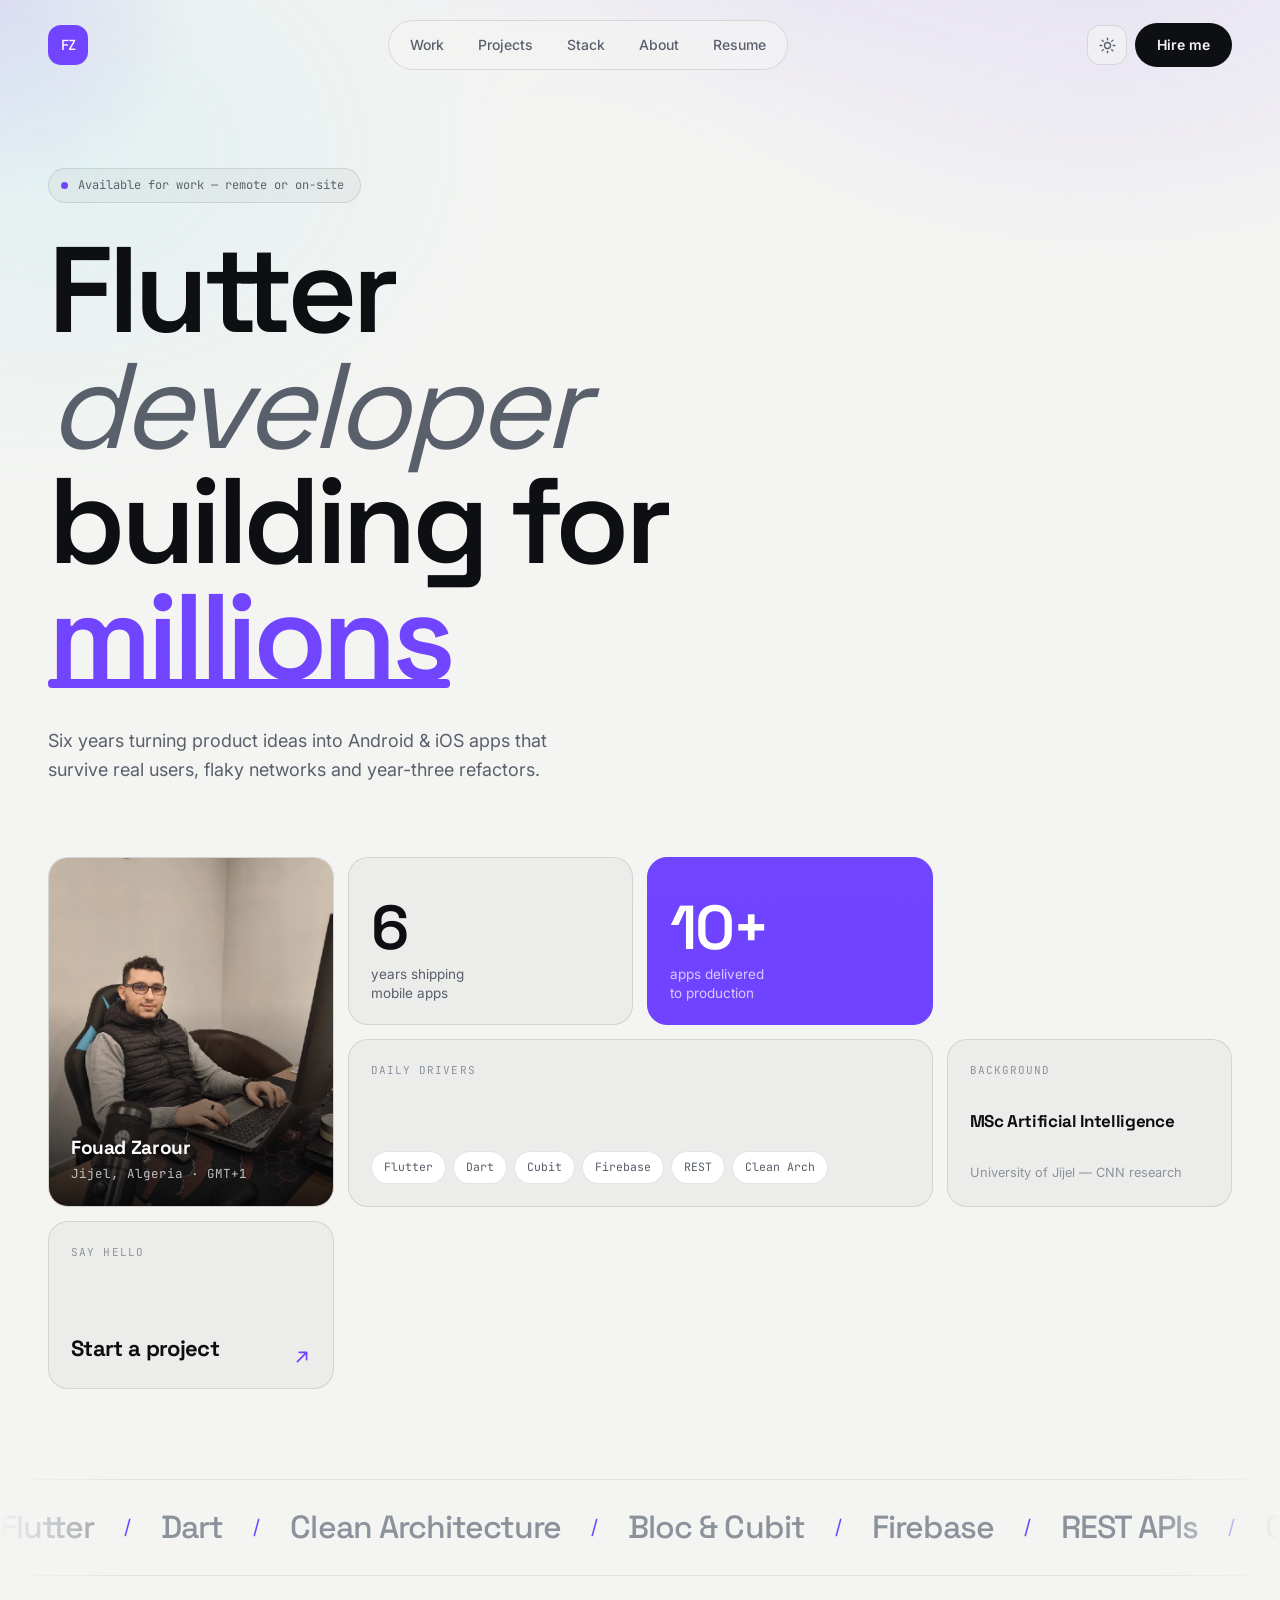
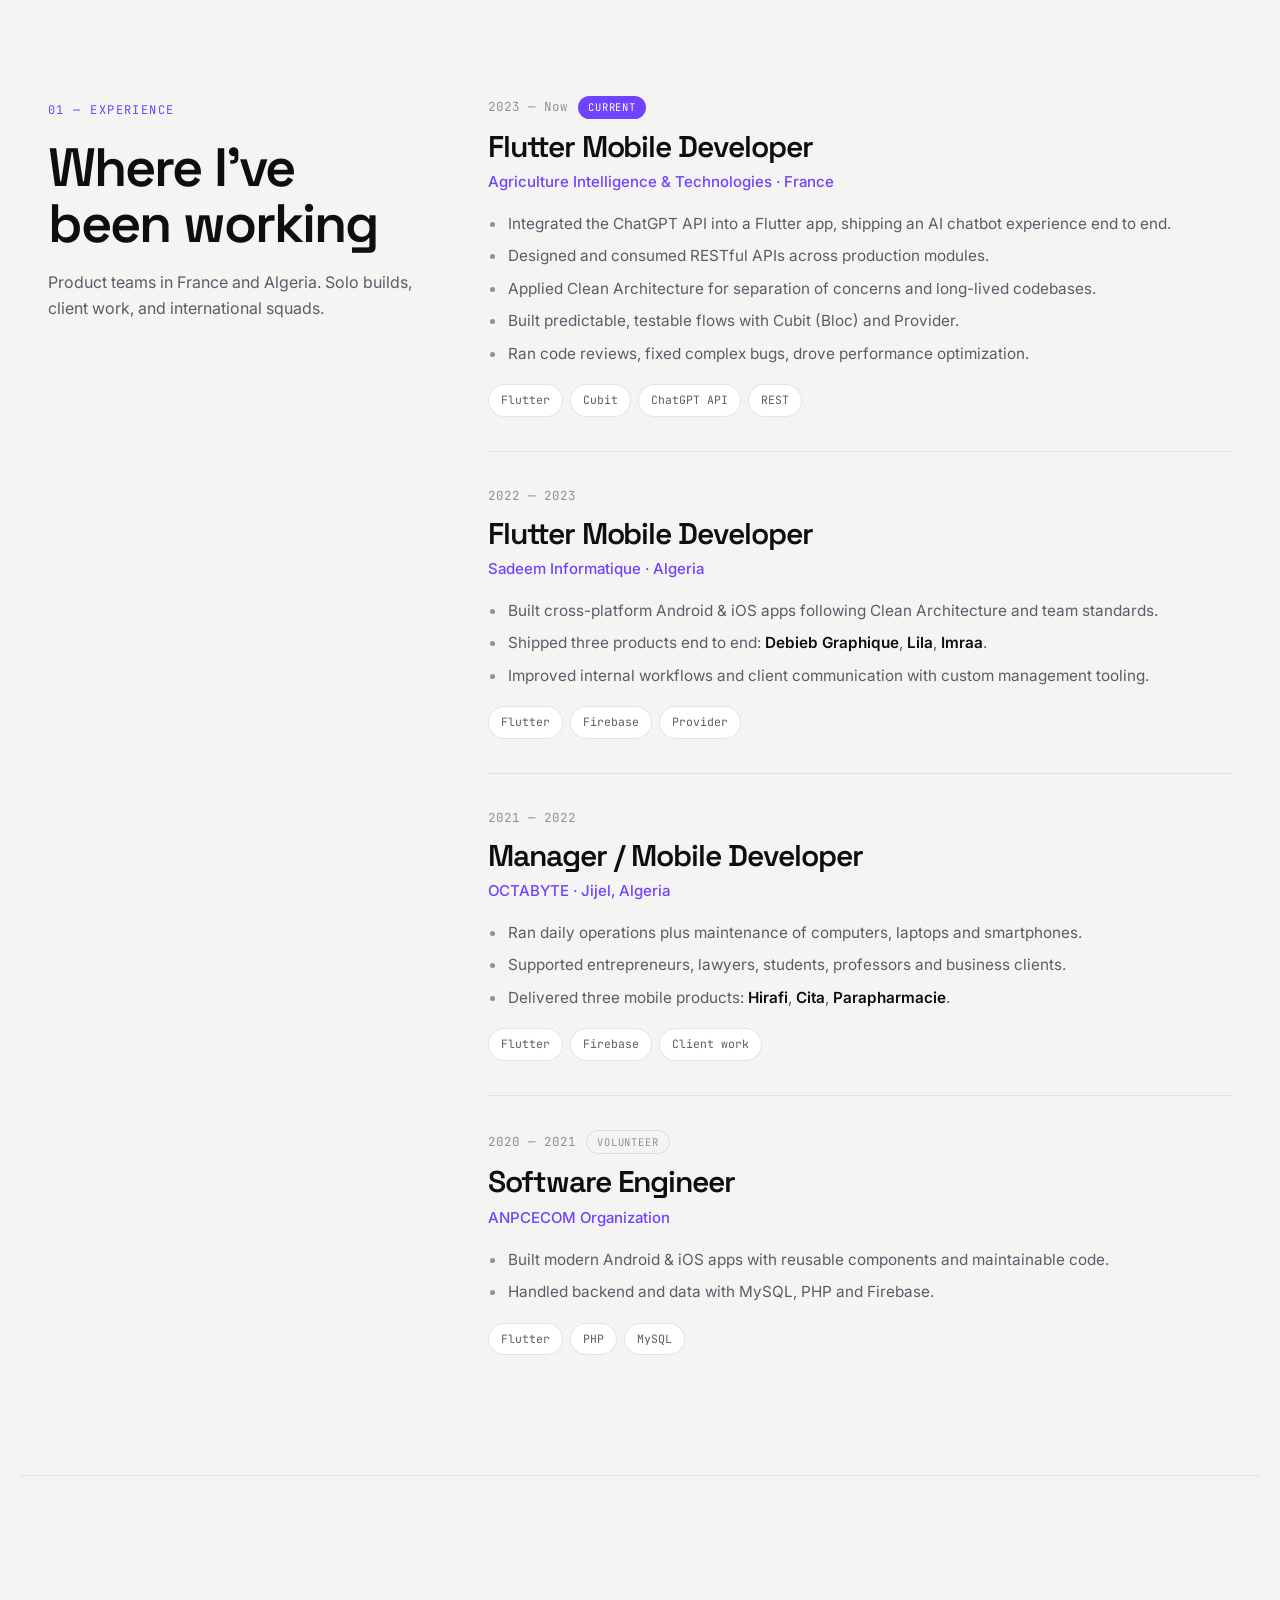
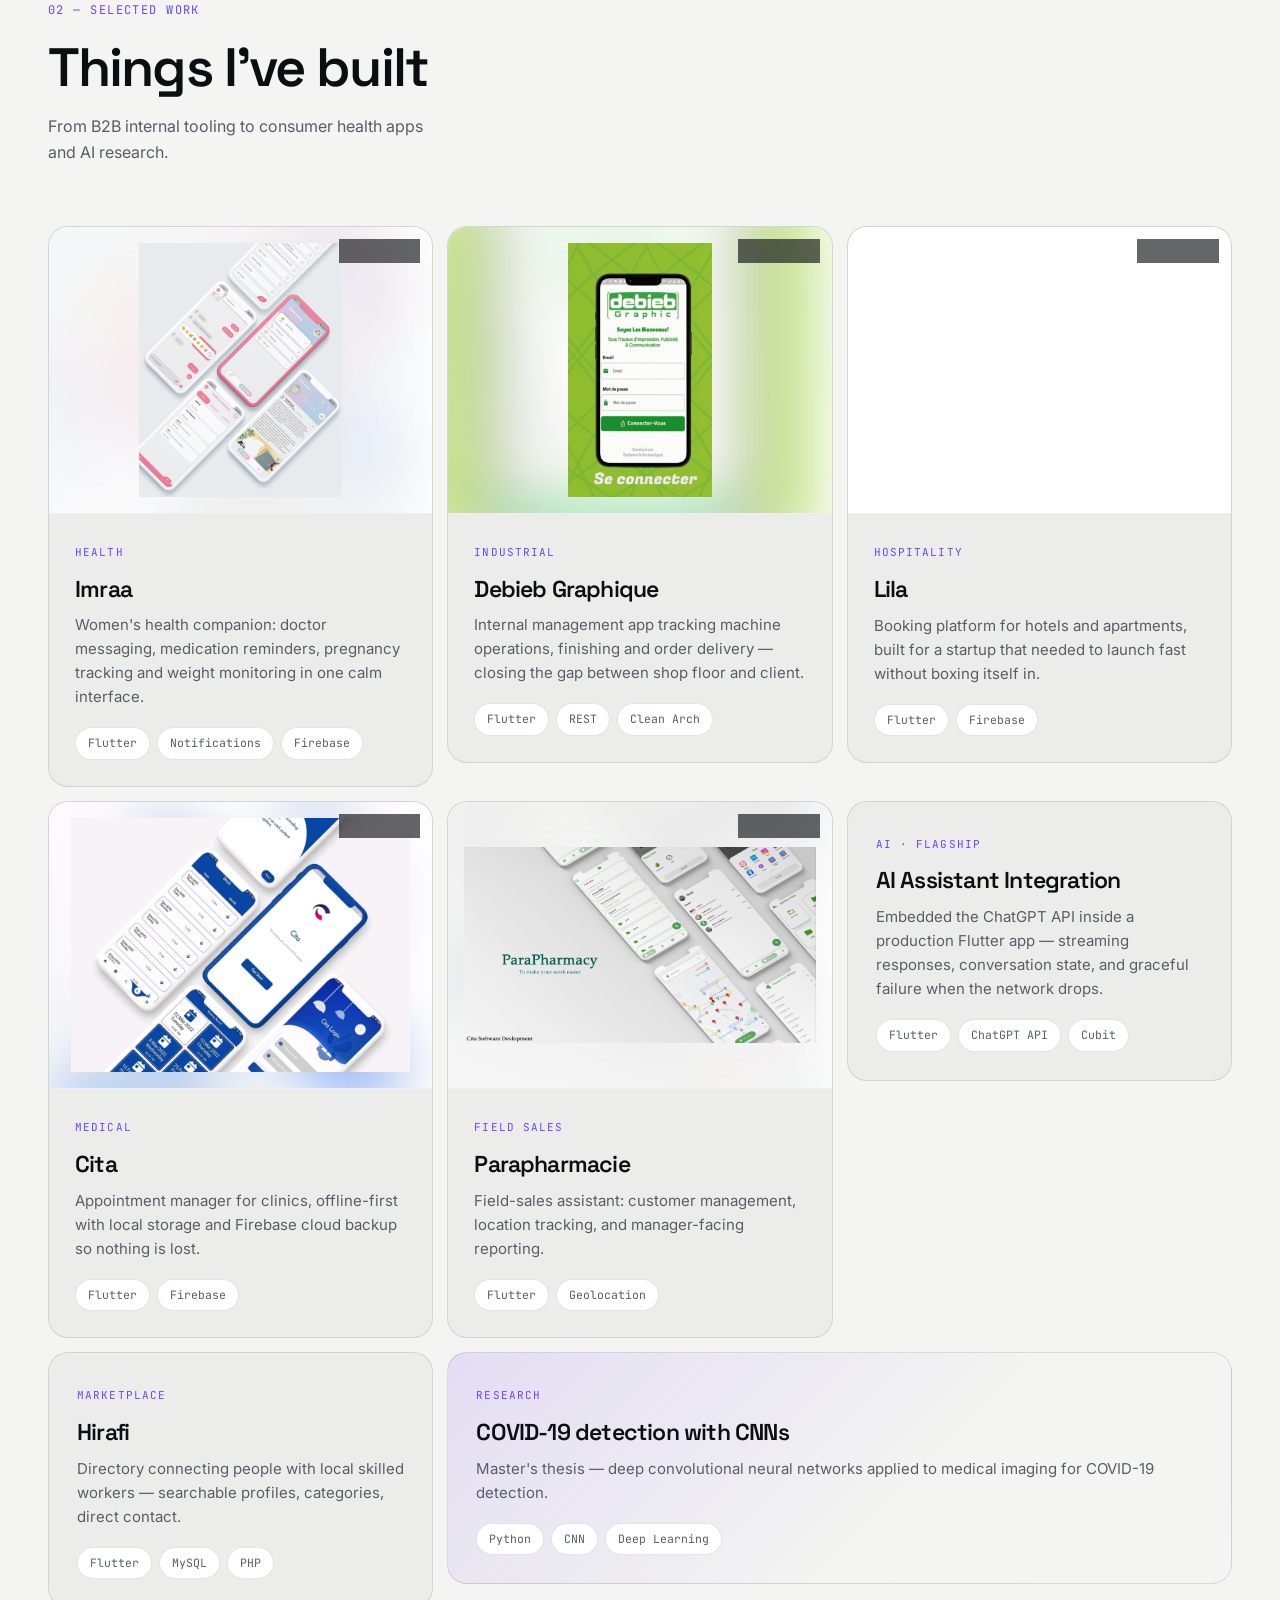
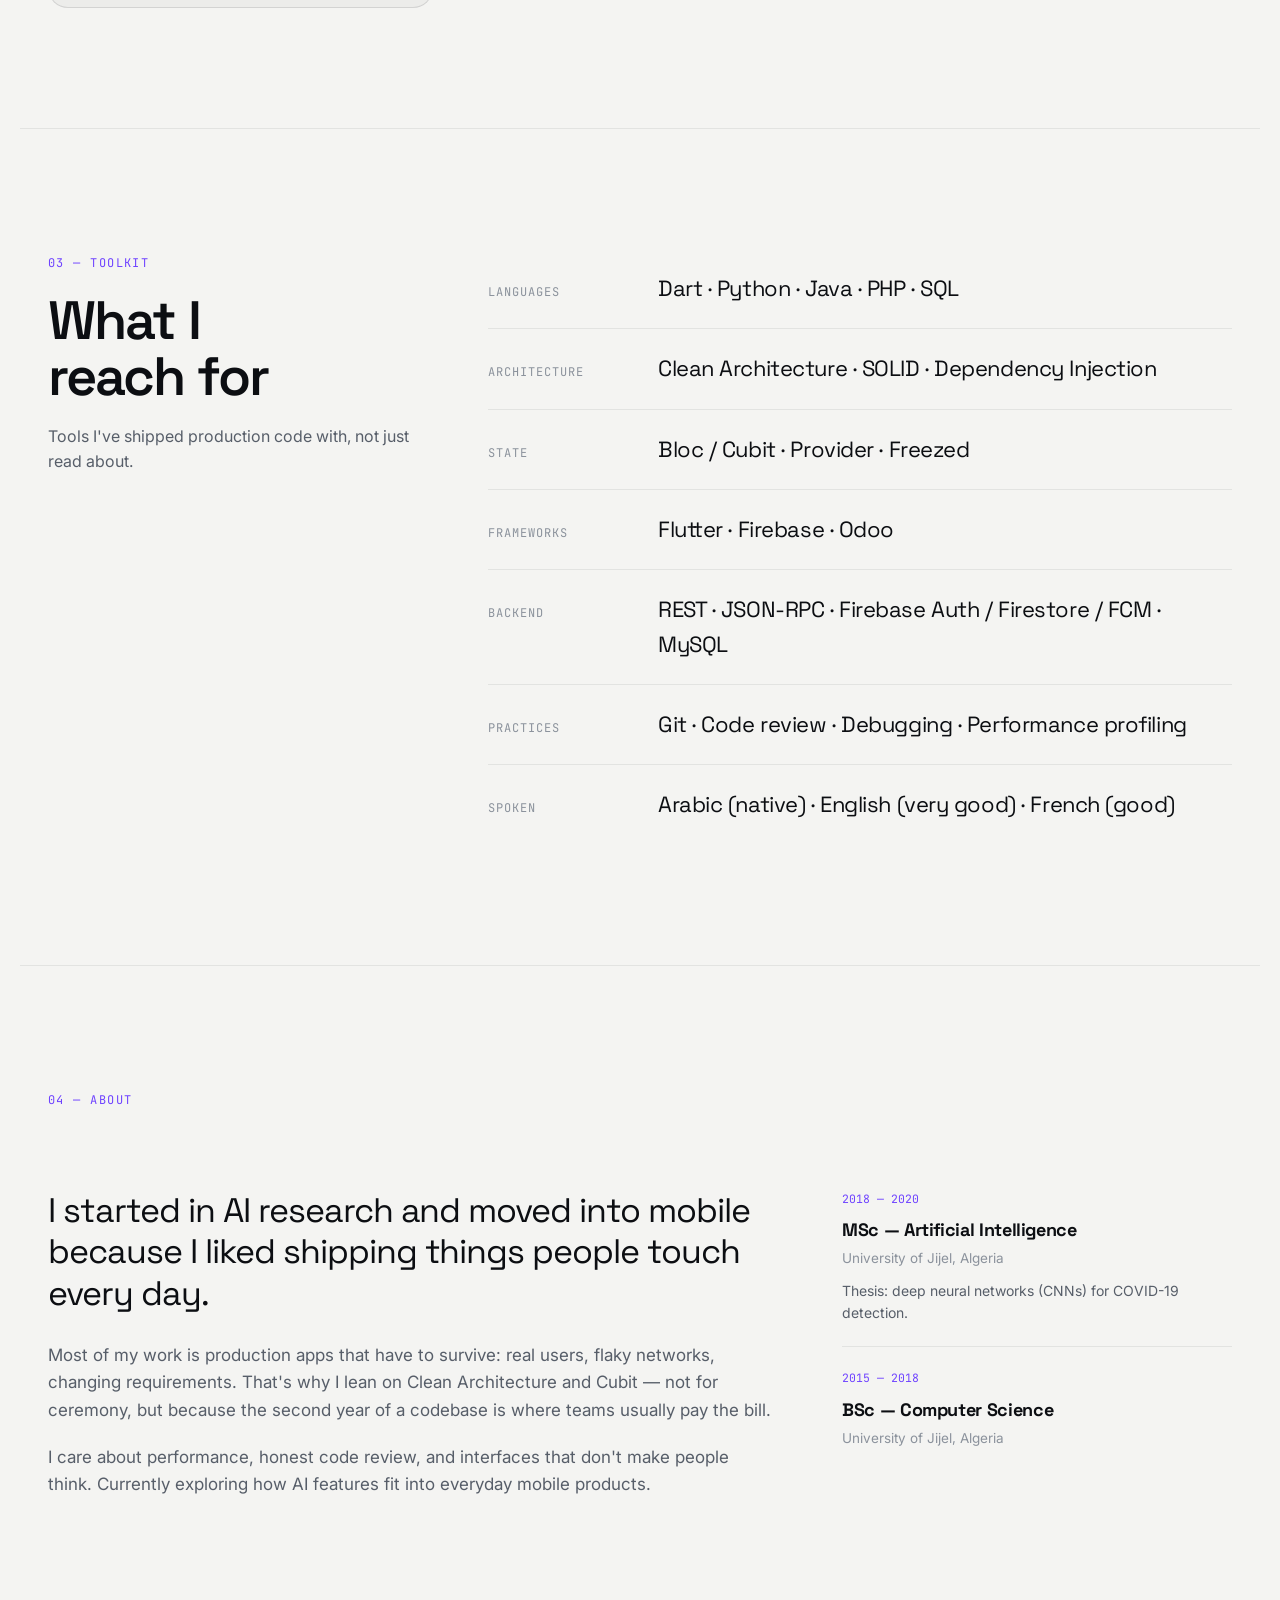
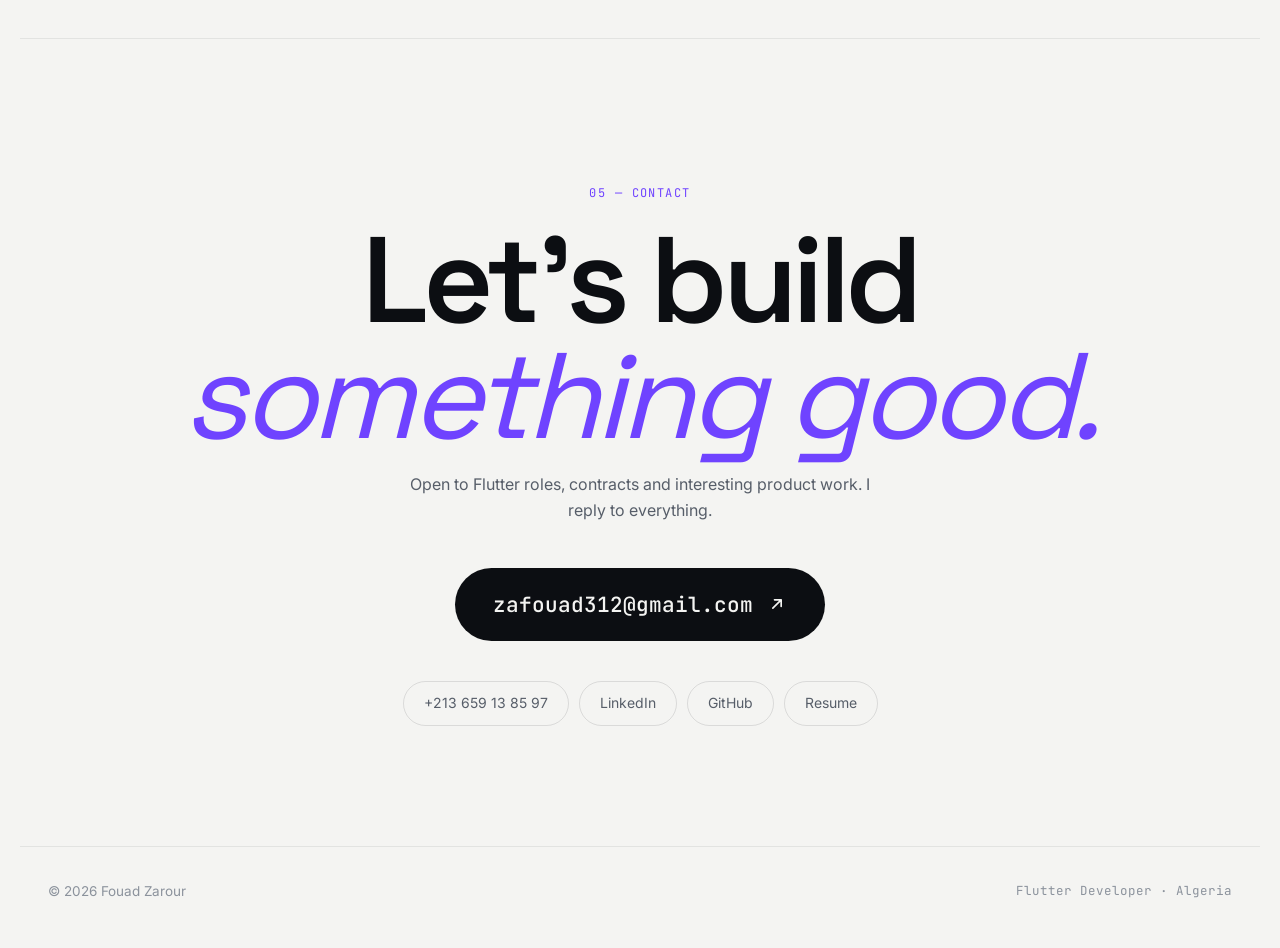
==== commit 3e45ce31: "Add project screenshots with gallery lightbox" ====
--- a/index.html
+++ b/index.html
@@ -188,60 +188,106 @@
   </header>
 
   <div class="work-grid">
-    <article class="card wide up">
-      <span class="card-tag">AI · Flagship</span>
-      <h3>AI Assistant Integration</h3>
-      <p>Embedded the ChatGPT API inside a production Flutter app — streaming responses, conversation state, and graceful failure when the network drops.</p>
-      <div class="chips"><span>Flutter</span><span>ChatGPT API</span><span>Cubit</span></div>
+    <article class="card shot up" data-gallery="imraa">
+      <button class="media" aria-label="Open Imraa gallery">
+        <img class="media-blur" src="assets/projects/imraa/1.jpeg" alt="" aria-hidden="true" loading="lazy" decoding="async" />
+        <img class="media-img" src="assets/projects/imraa/1.jpeg" alt="Imraa app screens" loading="lazy" decoding="async" />
+        <span class="shot-count">4 screens</span>
+        <span class="media-cue"><svg viewBox="0 0 24 24" aria-hidden="true"><path d="M4 9V4h5M20 15v5h-5M20 9V4h-5M4 15v5h5"/></svg> View gallery</span>
+      </button>
+      <div class="card-body">
+        <span class="card-tag">Health</span>
+        <h3>Imraa</h3>
+        <p>Women's health companion: doctor messaging, medication reminders, pregnancy tracking and weight monitoring in one calm interface.</p>
+        <div class="chips"><span>Flutter</span><span>Notifications</span><span>Firebase</span></div>
+      </div>
+    </article>
+
+    <article class="card shot up" data-gallery="debieb_graphic">
+      <button class="media" aria-label="Open Debieb Graphique gallery">
+        <img class="media-blur" src="assets/projects/debieb_graphic/1.webp" alt="" aria-hidden="true" loading="lazy" decoding="async" />
+        <img class="media-img" src="assets/projects/debieb_graphic/1.webp" alt="Debieb Graphique app screens" loading="lazy" decoding="async" />
+        <span class="shot-count">4 screens</span>
+        <span class="media-cue"><svg viewBox="0 0 24 24" aria-hidden="true"><path d="M4 9V4h5M20 15v5h-5M20 9V4h-5M4 15v5h5"/></svg> View gallery</span>
+      </button>
+      <div class="card-body">
+        <span class="card-tag">Industrial</span>
+        <h3>Debieb Graphique</h3>
+        <p>Internal management app tracking machine operations, finishing and order delivery — closing the gap between shop floor and client.</p>
+        <div class="chips"><span>Flutter</span><span>REST</span><span>Clean Arch</span></div>
+      </div>
+    </article>
+
+    <article class="card shot up" data-gallery="lila">
+      <button class="media" aria-label="Open Lila gallery">
+        <img class="media-blur" src="assets/projects/lila/1.jpeg" alt="" aria-hidden="true" loading="lazy" decoding="async" />
+        <img class="media-img" src="assets/projects/lila/1.jpeg" alt="Lila app screens" loading="lazy" decoding="async" />
+        <span class="shot-count">2 screens</span>
+        <span class="media-cue"><svg viewBox="0 0 24 24" aria-hidden="true"><path d="M4 9V4h5M20 15v5h-5M20 9V4h-5M4 15v5h5"/></svg> View gallery</span>
+      </button>
+      <div class="card-body">
+        <span class="card-tag">Hospitality</span>
+        <h3>Lila</h3>
+        <p>Booking platform for hotels and apartments, built for a startup that needed to launch fast without boxing itself in.</p>
+        <div class="chips"><span>Flutter</span><span>Firebase</span></div>
+      </div>
+    </article>
+
+    <article class="card shot up" data-gallery="cita">
+      <button class="media" aria-label="Open Cita gallery">
+        <img class="media-blur" src="assets/projects/cita/1.jpeg" alt="" aria-hidden="true" loading="lazy" decoding="async" />
+        <img class="media-img" src="assets/projects/cita/1.jpeg" alt="Cita app screens" loading="lazy" decoding="async" />
+        <span class="shot-count">3 screens</span>
+        <span class="media-cue"><svg viewBox="0 0 24 24" aria-hidden="true"><path d="M4 9V4h5M20 15v5h-5M20 9V4h-5M4 15v5h5"/></svg> View gallery</span>
+      </button>
+      <div class="card-body">
+        <span class="card-tag">Medical</span>
+        <h3>Cita</h3>
+        <p>Appointment manager for clinics, offline-first with local storage and Firebase cloud backup so nothing is lost.</p>
+        <div class="chips"><span>Flutter</span><span>Firebase</span></div>
+      </div>
+    </article>
+
+    <article class="card shot up" data-gallery="para_pharmacy">
+      <button class="media" aria-label="Open Parapharmacie gallery">
+        <img class="media-blur" src="assets/projects/para_pharmacy/1.jpeg" alt="" aria-hidden="true" loading="lazy" decoding="async" />
+        <img class="media-img" src="assets/projects/para_pharmacy/1.jpeg" alt="Parapharmacie app screens" loading="lazy" decoding="async" />
+        <span class="shot-count">4 screens</span>
+        <span class="media-cue"><svg viewBox="0 0 24 24" aria-hidden="true"><path d="M4 9V4h5M20 15v5h-5M20 9V4h-5M4 15v5h5"/></svg> View gallery</span>
+      </button>
+      <div class="card-body">
+        <span class="card-tag">Field sales</span>
+        <h3>Parapharmacie</h3>
+        <p>Field-sales assistant: customer management, location tracking, and manager-facing reporting.</p>
+        <div class="chips"><span>Flutter</span><span>Geolocation</span></div>
+      </div>
     </article>
 
     <article class="card up">
-      <span class="card-tag">Industrial</span>
-      <h3>Debieb Graphique</h3>
-      <p>Internal management app tracking machine operations, finishing and order delivery — closing the gap between shop floor and client.</p>
-      <div class="chips"><span>Flutter</span><span>REST</span></div>
+      <div class="card-body">
+        <span class="card-tag">AI · Flagship</span>
+        <h3>AI Assistant Integration</h3>
+        <p>Embedded the ChatGPT API inside a production Flutter app — streaming responses, conversation state, and graceful failure when the network drops.</p>
+        <div class="chips"><span>Flutter</span><span>ChatGPT API</span><span>Cubit</span></div>
+      </div>
     </article>
 
     <article class="card up">
-      <span class="card-tag">Hospitality</span>
-      <h3>Lila</h3>
-      <p>Booking platform for hotels and apartments, built for a startup that needed to launch fast without boxing itself in.</p>
-      <div class="chips"><span>Flutter</span><span>Firebase</span></div>
-    </article>
-
-    <article class="card up">
-      <span class="card-tag">Health</span>
-      <h3>Imraa</h3>
-      <p>Women's health companion: doctor messaging, medication reminders, pregnancy tracking and weight monitoring in one calm interface.</p>
-      <div class="chips"><span>Flutter</span><span>Notifications</span></div>
-    </article>
-
-    <article class="card up">
-      <span class="card-tag">Marketplace</span>
-      <h3>Hirafi</h3>
-      <p>Directory connecting people with local skilled workers — searchable profiles, categories, direct contact.</p>
-      <div class="chips"><span>Flutter</span><span>MySQL</span><span>PHP</span></div>
-    </article>
-
-    <article class="card up">
-      <span class="card-tag">Medical</span>
-      <h3>Cita</h3>
-      <p>Appointment manager for clinics, offline-first with local storage and Firebase cloud backup so nothing is lost.</p>
-      <div class="chips"><span>Flutter</span><span>Firebase</span></div>
-    </article>
-
-    <article class="card up">
-      <span class="card-tag">Field sales</span>
-      <h3>Parapharmacie</h3>
-      <p>Field-sales assistant: customer management, location tracking, and manager-facing reporting.</p>
-      <div class="chips"><span>Flutter</span><span>Geolocation</span></div>
-    </article>
-
-    <article class="card wide research up">
-      <span class="card-tag">Research</span>
-      <h3>COVID-19 detection with CNNs</h3>
-      <p>Master's thesis — deep convolutional neural networks applied to medical imaging for COVID-19 detection.</p>
-      <div class="chips"><span>Python</span><span>CNN</span><span>Deep Learning</span></div>
+      <div class="card-body">
+        <span class="card-tag">Marketplace</span>
+        <h3>Hirafi</h3>
+        <p>Directory connecting people with local skilled workers — searchable profiles, categories, direct contact.</p>
+        <div class="chips"><span>Flutter</span><span>MySQL</span><span>PHP</span></div>
+      </div>
+    </article>
+
+    <article class="card research wide up">
+      <div class="card-body">
+        <span class="card-tag">Research</span>
+        <h3>COVID-19 detection with CNNs</h3>
+        <p>Master's thesis — deep convolutional neural networks applied to medical imaging for COVID-19 detection.</p>
+        <div class="chips"><span>Python</span><span>CNN</span><span>Deep Learning</span></div>
+      </div>
     </article>
   </div>
 </section>
@@ -328,6 +374,35 @@
   <p class="mono">Flutter Developer · Algeria</p>
 </footer>
 
+<!-- ── LIGHTBOX ───────────────────────────────────────── -->
+<div class="lightbox" id="lightbox" role="dialog" aria-modal="true" aria-label="Project gallery" hidden>
+  <div class="lb-backdrop" data-close></div>
+
+  <header class="lb-bar">
+    <div class="lb-meta">
+      <strong id="lbTitle"></strong>
+      <span id="lbCounter" class="mono"></span>
+    </div>
+    <button class="lb-close" id="lbClose" aria-label="Close gallery">
+      <svg viewBox="0 0 24 24" aria-hidden="true"><path d="M6 6l12 12M18 6 6 18"/></svg>
+    </button>
+  </header>
+
+  <button class="lb-nav lb-prev" id="lbPrev" aria-label="Previous image">
+    <svg viewBox="0 0 24 24" aria-hidden="true"><path d="M15 5 8 12l7 7"/></svg>
+  </button>
+
+  <figure class="lb-stage">
+    <img id="lbImg" src="" alt="" />
+  </figure>
+
+  <button class="lb-nav lb-next" id="lbNext" aria-label="Next image">
+    <svg viewBox="0 0 24 24" aria-hidden="true"><path d="m9 5 7 7-7 7"/></svg>
+  </button>
+
+  <div class="lb-thumbs" id="lbThumbs"></div>
+</div>
+
 <script src="main.js"></script>
 </body>
 </html>
--- a/styles.css
+++ b/styles.css
@@ -299,12 +299,14 @@
 .chips { display: flex; flex-wrap: wrap; gap: 7px; margin-top: 18px; }
 
 /* ═══ projects ═════════════════════════════════════════ */
-.work-grid { display: grid; grid-template-columns: repeat(3, 1fr); gap: 14px; }
+.work-grid { display: grid; grid-template-columns: repeat(3, 1fr); gap: 14px; align-items: start; }
 .card {
   position: relative; overflow: hidden;
-  padding: 28px; border: 1px solid var(--line); border-radius: var(--r); background: var(--card);
+  border: 1px solid var(--line); border-radius: var(--r); background: var(--card);
   transition: background .3s, border-color .3s, transform .35s var(--e);
 }
+.card-body { padding: 28px; }
+.card.shot .card-body { padding: 24px 26px 26px; }
 .card::after {
   content: ''; position: absolute; inset: 0; opacity: 0; pointer-events: none; transition: opacity .35s;
   background: radial-gradient(340px circle at var(--mx, 50%) var(--my, 0%), color-mix(in srgb, var(--accent) 12%, transparent), transparent 68%);
@@ -320,6 +322,115 @@
 .card h3 { font-size: 23px; margin-bottom: 12px; }
 .card p { font-size: 15px; color: var(--fg-2); }
 .card.research { background: linear-gradient(135deg, color-mix(in srgb, var(--violet) 16%, transparent), transparent 60%); }
+
+/* ── media / shots ────────────────────────────────── */
+.media {
+  position: relative; display: block; width: 100%; aspect-ratio: 4 / 3;
+  padding: 0; margin: 0; border: none; border-bottom: 1px solid var(--line-2);
+  background: var(--bg-2); overflow: hidden; cursor: zoom-in; isolation: isolate;
+}
+.media-blur {
+  position: absolute; inset: -8%; width: 116%; height: 116%; z-index: 0;
+  object-fit: cover; filter: blur(28px) saturate(150%); opacity: .55; transform: scale(1.08);
+}
+html[data-theme="light"] .media-blur { opacity: .45; }
+.media-img {
+  position: relative; z-index: 1; width: 100%; height: 100%;
+  object-fit: contain; padding: 16px;
+  transition: transform .55s var(--e);
+}
+.card.shot:hover .media-img { transform: scale(1.045); }
+
+.shot-count {
+  position: absolute; z-index: 3; top: 12px; right: 12px;
+  padding: 5px 11px; border-radius: 99px;
+  background: rgba(8, 9, 11, .62); backdrop-filter: blur(10px);
+  color: #fff; font-family: 'JetBrains Mono', monospace; font-size: 10.5px;
+  letter-spacing: .06em; text-transform: uppercase;
+}
+
+.media-cue {
+  position: absolute; z-index: 3; left: 50%; top: 50%;
+  display: inline-flex; align-items: center; gap: 8px;
+  padding: 11px 20px; border-radius: 99px;
+  background: var(--accent); color: var(--on-accent);
+  font-family: 'JetBrains Mono', monospace; font-size: 12px; white-space: nowrap;
+  opacity: 0; transform: translate(-50%, -50%) scale(.9);
+  transition: opacity .3s var(--e), transform .3s var(--e);
+}
+.media-cue svg { width: 14px; height: 14px; fill: none; stroke: currentColor; stroke-width: 2; stroke-linecap: round; }
+.card.shot:hover .media-cue { opacity: 1; transform: translate(-50%, -50%) scale(1); }
+.media:focus-visible { outline: 2px solid var(--accent); outline-offset: -4px; }
+.media:focus-visible .media-cue { opacity: 1; transform: translate(-50%, -50%) scale(1); }
+
+/* ── lightbox ─────────────────────────────────────── */
+.lightbox {
+  position: fixed; inset: 0; z-index: 500;
+  display: flex; flex-direction: column; overflow: hidden;
+  opacity: 0; transition: opacity .32s var(--e);
+}
+.lightbox[hidden] { display: none; }
+.lightbox.open { opacity: 1; }
+
+.lb-backdrop {
+  position: absolute; inset: 0; z-index: -1; cursor: zoom-out;
+  background: rgba(5, 6, 8, .88); backdrop-filter: blur(22px) saturate(140%);
+}
+
+.lb-bar {
+  flex: none; display: flex; align-items: center; justify-content: space-between; gap: 16px;
+  padding: 20px 24px; color: #fff;
+}
+.lb-meta { display: flex; align-items: baseline; gap: 14px; }
+.lb-meta strong { font-family: 'Space Grotesk', sans-serif; font-size: 19px; letter-spacing: -.02em; }
+.lb-meta span { font-size: 12.5px; color: rgba(255, 255, 255, .55); }
+
+.lb-close, .lb-nav {
+  display: grid; place-items: center; flex: none; cursor: pointer;
+  border: 1px solid rgba(255, 255, 255, .16); border-radius: 14px;
+  background: rgba(255, 255, 255, .06); color: #fff;
+  transition: background .22s, border-color .22s, transform .22s var(--e);
+}
+.lb-close { width: 42px; height: 42px; }
+.lb-close:hover, .lb-nav:hover { background: var(--accent); border-color: var(--accent); color: var(--on-accent); }
+.lb-close svg, .lb-nav svg { width: 19px; height: 19px; fill: none; stroke: currentColor; stroke-width: 2; stroke-linecap: round; stroke-linejoin: round; }
+
+.lb-nav {
+  position: absolute; top: 50%; width: 50px; height: 50px; margin-top: -25px; z-index: 4;
+}
+.lb-prev { left: 20px; }
+.lb-next { right: 20px; }
+.lb-prev:hover { transform: translateX(-3px); }
+.lb-next:hover { transform: translateX(3px); }
+
+.lb-stage {
+  flex: 1 1 auto; min-height: 0; overflow: hidden;
+  display: flex; align-items: center; justify-content: center;
+  margin: 0; padding: 0 84px;
+}
+.lb-stage img {
+  max-width: 100%; max-height: 100%; width: auto; height: auto;
+  object-fit: contain;
+  border-radius: 14px; box-shadow: 0 40px 90px -30px rgba(0, 0, 0, .9);
+  animation: lbIn .4s var(--e);
+}
+@keyframes lbIn { from { opacity: 0; transform: scale(.97); } }
+
+.lb-thumbs {
+  flex: none; display: flex; justify-content: center; gap: 10px;
+  padding: 18px 24px 22px; overflow-x: auto;
+}
+.lb-thumbs button {
+  flex: none; width: 62px; height: 62px; padding: 0; cursor: pointer; overflow: hidden;
+  border: 1px solid rgba(255, 255, 255, .16); border-radius: 12px;
+  background: rgba(255, 255, 255, .05); opacity: .5;
+  transition: opacity .22s, border-color .22s, transform .22s var(--e);
+}
+.lb-thumbs button img { width: 100%; height: 100%; object-fit: cover; }
+.lb-thumbs button:hover { opacity: .85; transform: translateY(-2px); }
+.lb-thumbs button.on { opacity: 1; border-color: var(--accent); }
+
+body.lb-lock { overflow: hidden; }
 
 /* ═══ stack rows ═══════════════════════════════════════ */
 .stack-rows { display: flex; flex-direction: column; }
@@ -421,4 +532,12 @@
   .footer { padding: 28px 20px 40px; }
   .tile { min-height: 148px; padding: 18px; }
   .tile-num .num { font-size: 48px; }
-}
+  .card-body, .card.shot .card-body { padding: 22px 20px 24px; }
+  .lb-stage { padding: 0 16px; }
+  .lb-nav { width: 42px; height: 42px; margin-top: -21px; }
+  .lb-prev { left: 10px; }
+  .lb-next { right: 10px; }
+  .lb-thumbs { justify-content: flex-start; padding: 16px 16px 20px; }
+  .lb-thumbs button { width: 52px; height: 52px; }
+  .media-cue { font-size: 11px; padding: 9px 16px; }
+}
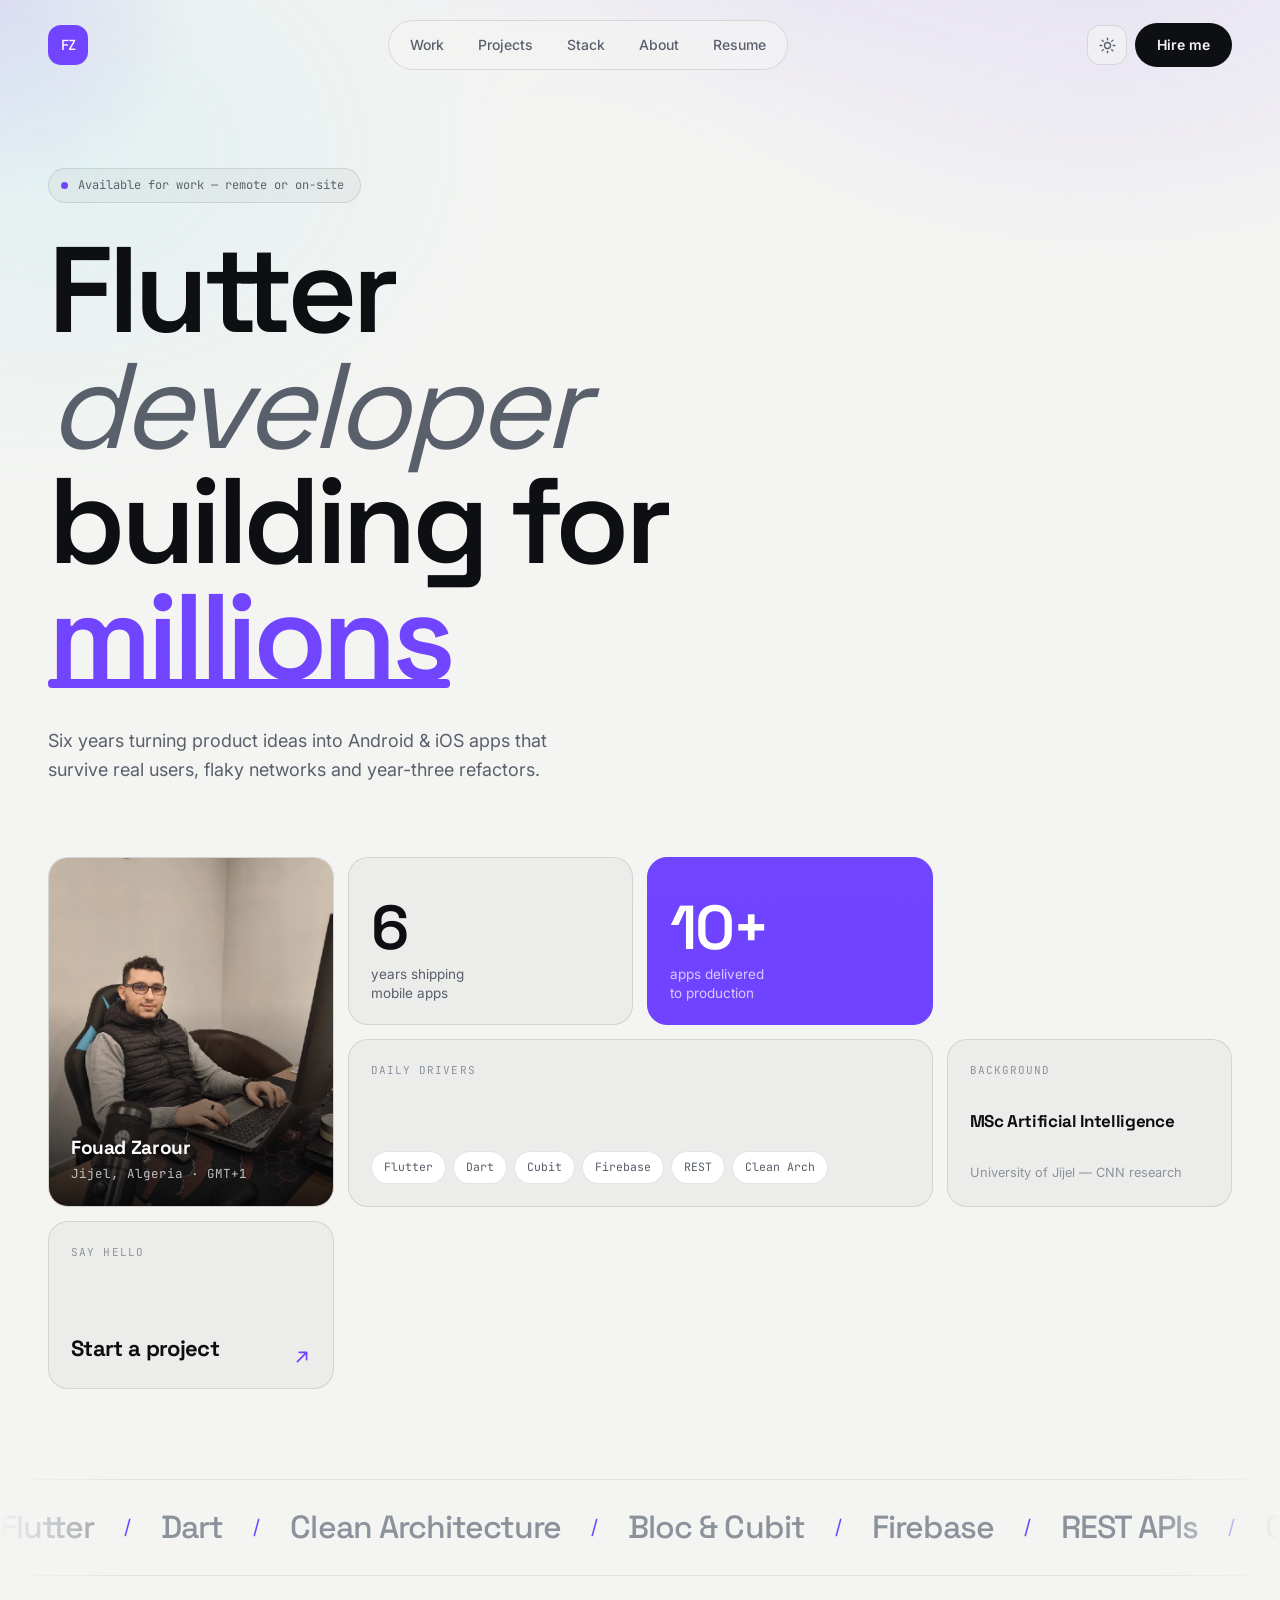
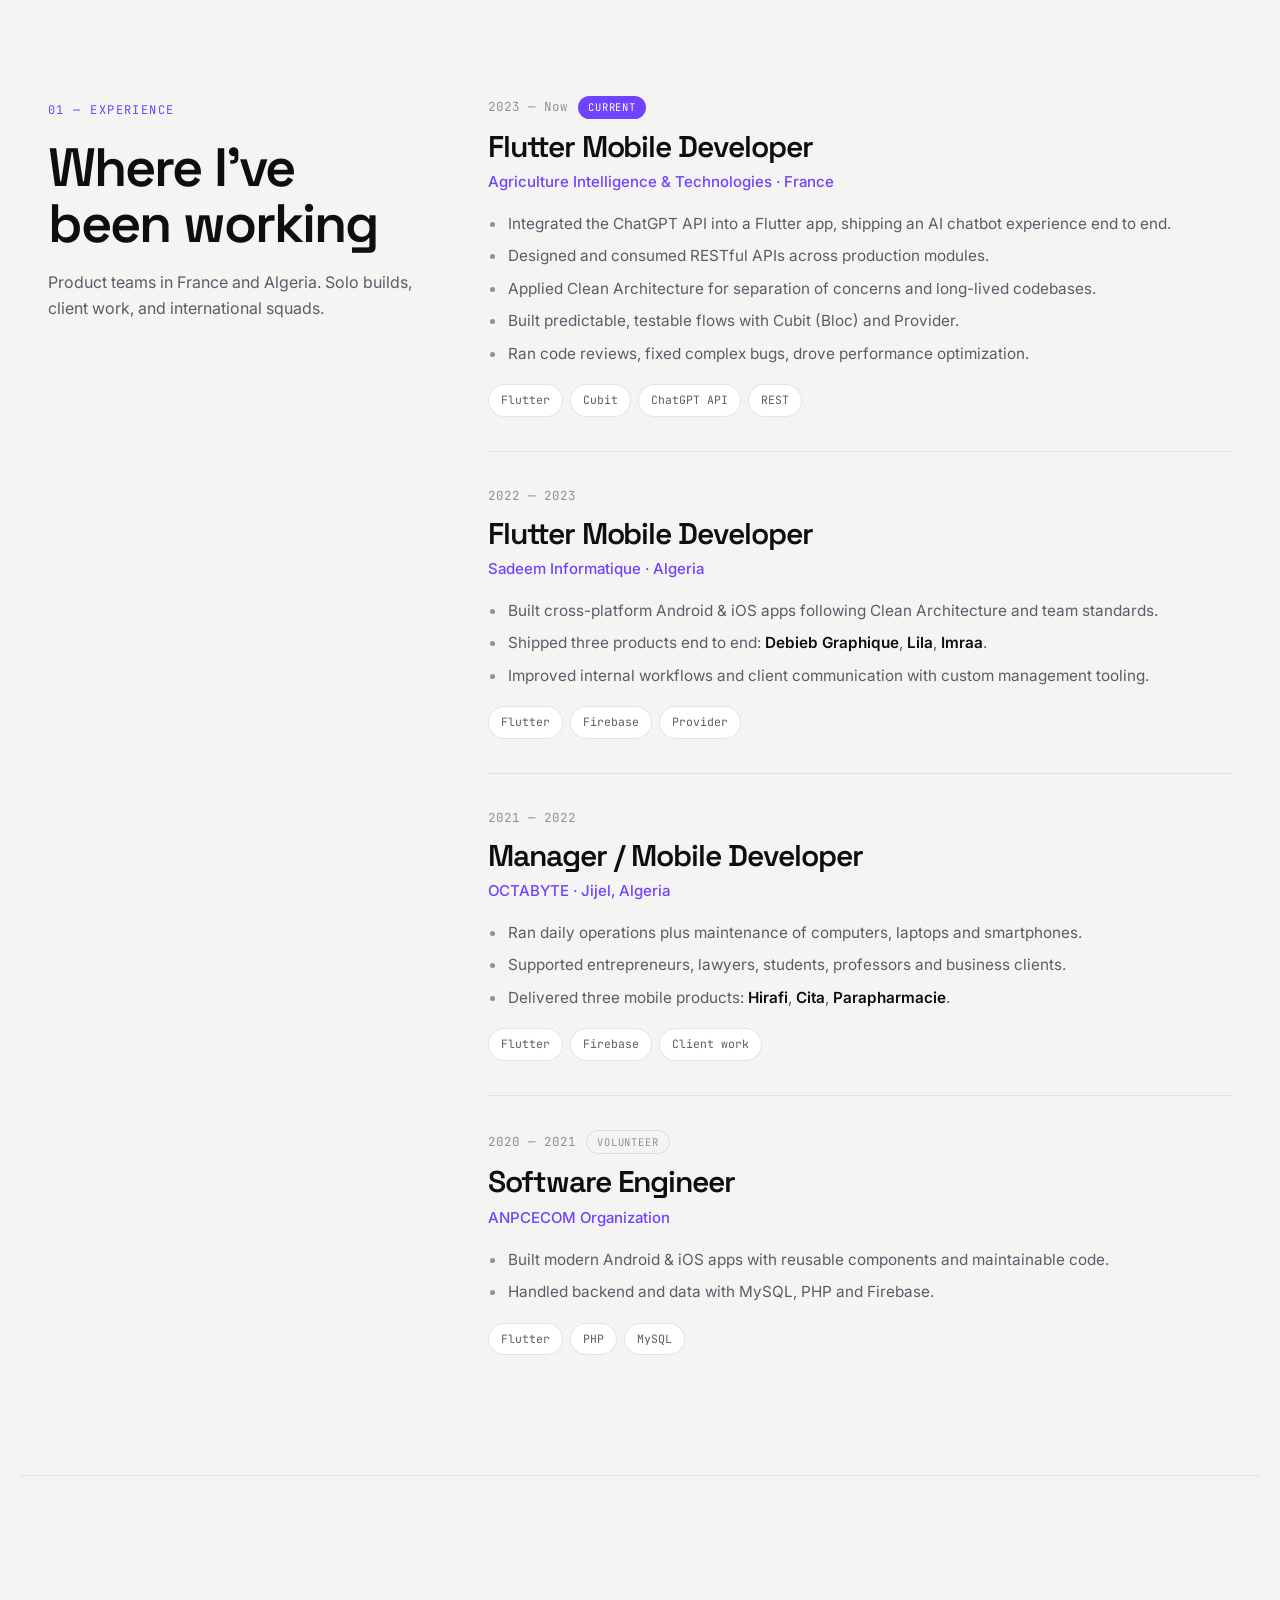
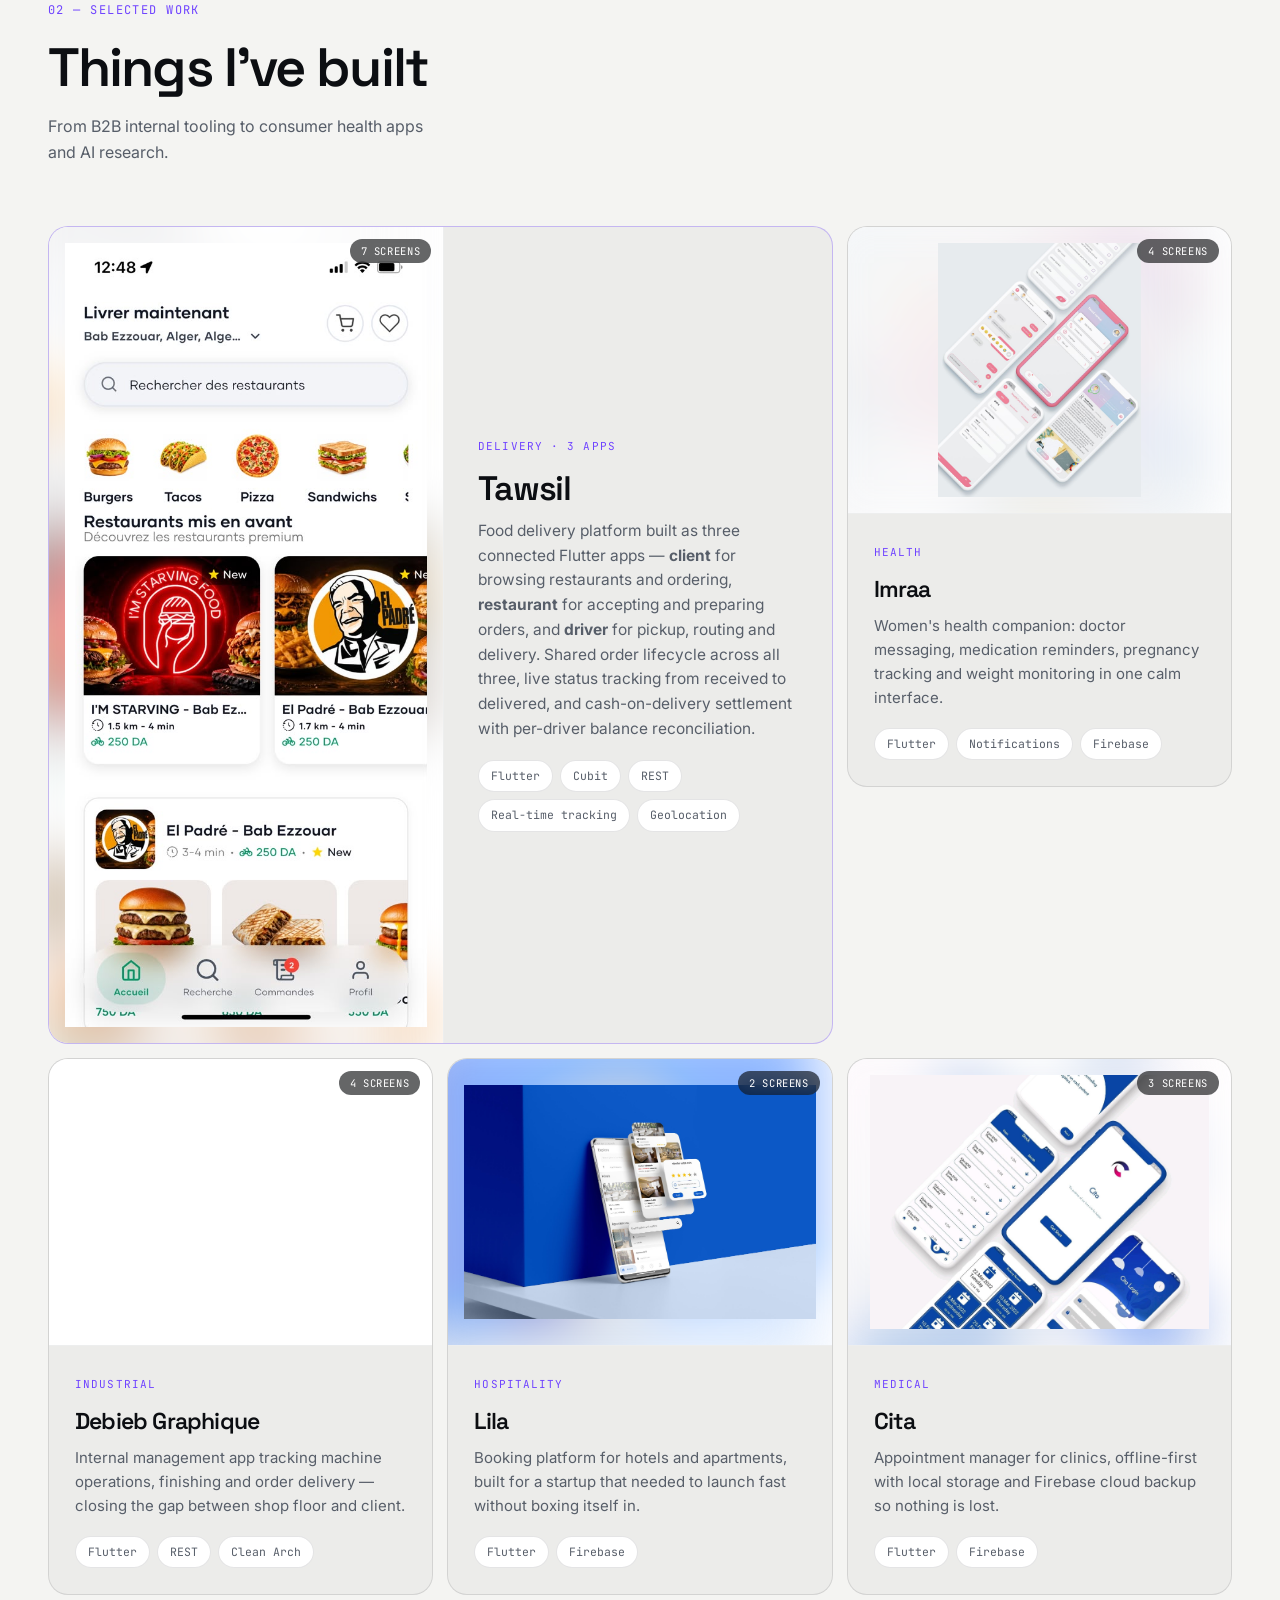
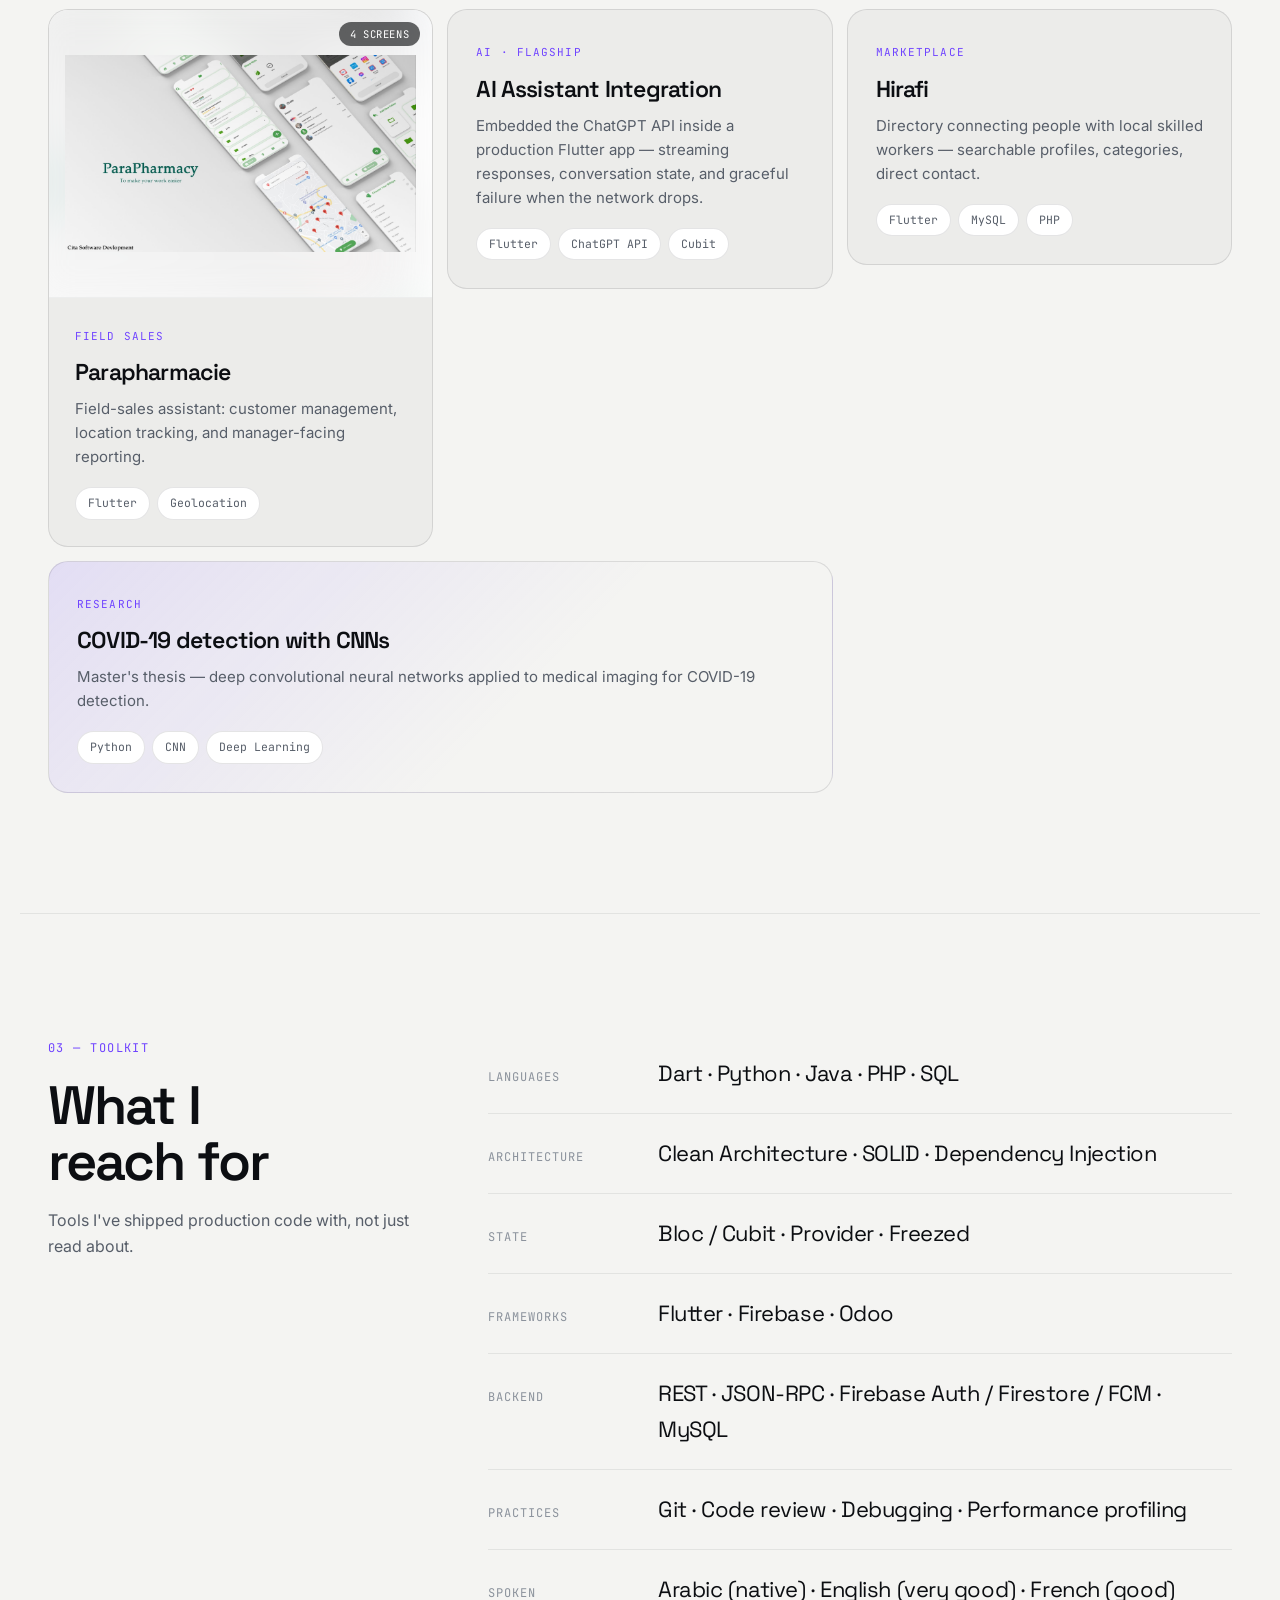
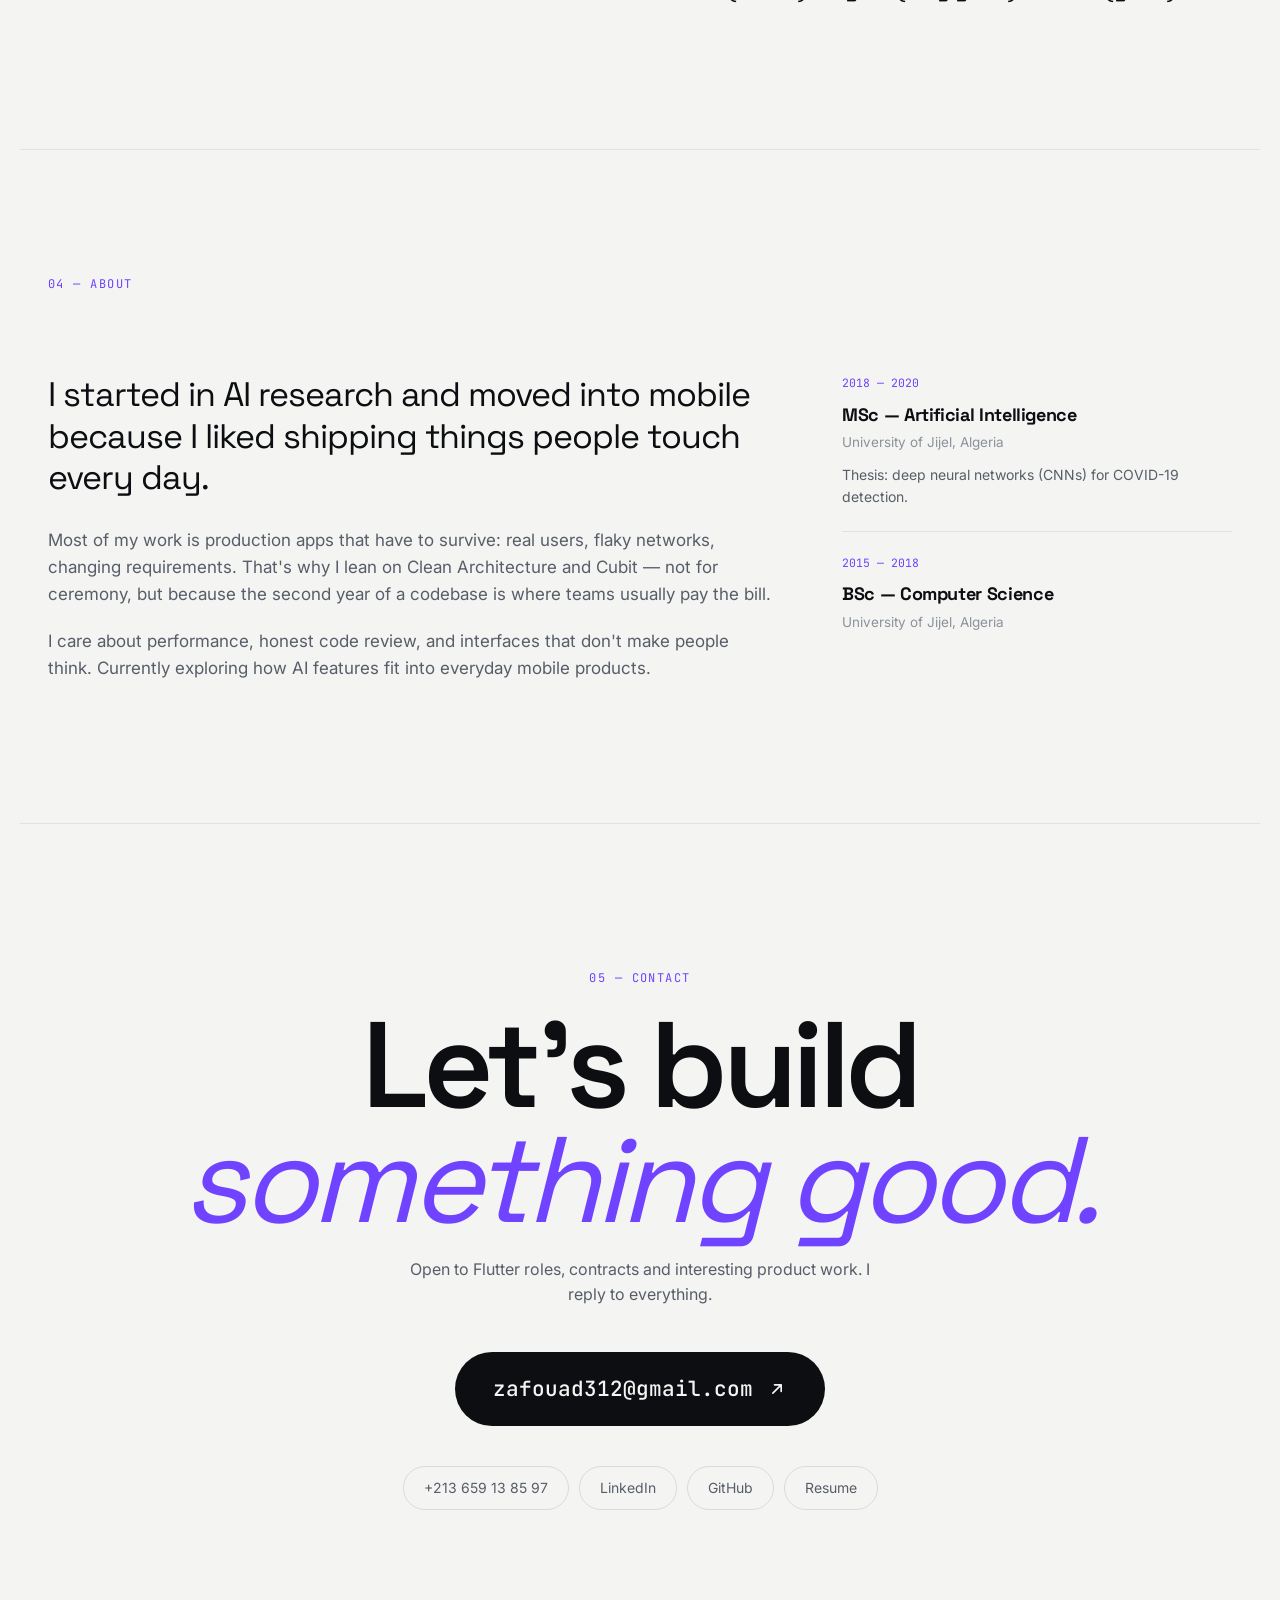
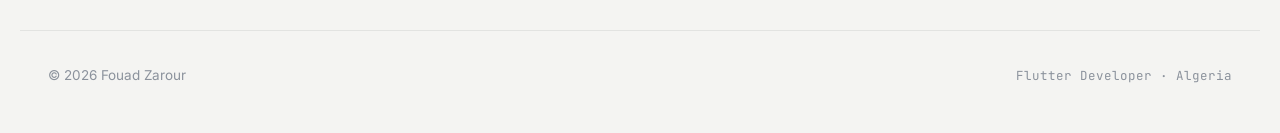
==== commit 856f6deb: "Add Tawsil delivery platform as featured project" ====
--- a/index.html
+++ b/index.html
@@ -188,6 +188,21 @@
   </header>
 
   <div class="work-grid">
+    <article class="card shot wide feature up" data-gallery="tawsil">
+      <button class="media" aria-label="Open Tawsil gallery">
+        <img class="media-blur" src="assets/projects/tawsil/1.jpeg" alt="" aria-hidden="true" loading="lazy" decoding="async" />
+        <img class="media-img" src="assets/projects/tawsil/1.jpeg" alt="Tawsil delivery app screens" loading="lazy" decoding="async" />
+        <span class="shot-count">7 screens</span>
+        <span class="media-cue"><svg viewBox="0 0 24 24" aria-hidden="true"><path d="M4 9V4h5M20 15v5h-5M20 9V4h-5M4 15v5h5"/></svg> View gallery</span>
+      </button>
+      <div class="card-body">
+        <span class="card-tag">Delivery · 3 apps</span>
+        <h3>Tawsil</h3>
+        <p>Food delivery platform built as three connected Flutter apps — <strong>client</strong> for browsing restaurants and ordering, <strong>restaurant</strong> for accepting and preparing orders, and <strong>driver</strong> for pickup, routing and delivery. Shared order lifecycle across all three, live status tracking from received to delivered, and cash-on-delivery settlement with per-driver balance reconciliation.</p>
+        <div class="chips"><span>Flutter</span><span>Cubit</span><span>REST</span><span>Real-time tracking</span><span>Geolocation</span></div>
+      </div>
+    </article>
+
     <article class="card shot up" data-gallery="imraa">
       <button class="media" aria-label="Open Imraa gallery">
         <img class="media-blur" src="assets/projects/imraa/1.jpeg" alt="" aria-hidden="true" loading="lazy" decoding="async" />
--- a/styles.css
+++ b/styles.css
@@ -323,6 +323,22 @@
 .card p { font-size: 15px; color: var(--fg-2); }
 .card.research { background: linear-gradient(135deg, color-mix(in srgb, var(--violet) 16%, transparent), transparent 60%); }
 
+/* ── featured project ─────────────────────────────── */
+.card.feature {
+  grid-column: span 2;
+  display: grid; grid-template-columns: 1.02fr 1fr; align-items: stretch;
+  border-color: color-mix(in srgb, var(--accent) 32%, transparent);
+}
+.card.feature .media {
+  aspect-ratio: auto; height: 100%; min-height: 380px;
+  border-bottom: none; border-right: 1px solid var(--line-2);
+}
+.card.feature .card-body {
+  display: flex; flex-direction: column; justify-content: center; padding: 36px 34px;
+}
+.card.feature h3 { font-size: clamp(26px, 3.2vw, 34px); }
+.card.feature p { font-size: 15.5px; }
+
 /* ── media / shots ────────────────────────────────── */
 .media {
   position: relative; display: block; width: 100%; aspect-ratio: 4 / 3;
@@ -527,6 +543,9 @@
   .contact { padding-block: 96px 84px; }
   .work-grid { grid-template-columns: 1fr; }
   .card.wide { grid-column: span 1; }
+  .card.feature { grid-column: span 1; grid-template-columns: 1fr; }
+  .card.feature .media { min-height: 0; aspect-ratio: 4 / 3; border-right: none; border-bottom: 1px solid var(--line-2); }
+  .card.feature .card-body { padding: 22px 20px 24px; }
   .row { grid-template-columns: 1fr; gap: 6px; padding: 18px 0; }
   .br-m { display: none; }
   .footer { padding: 28px 20px 40px; }
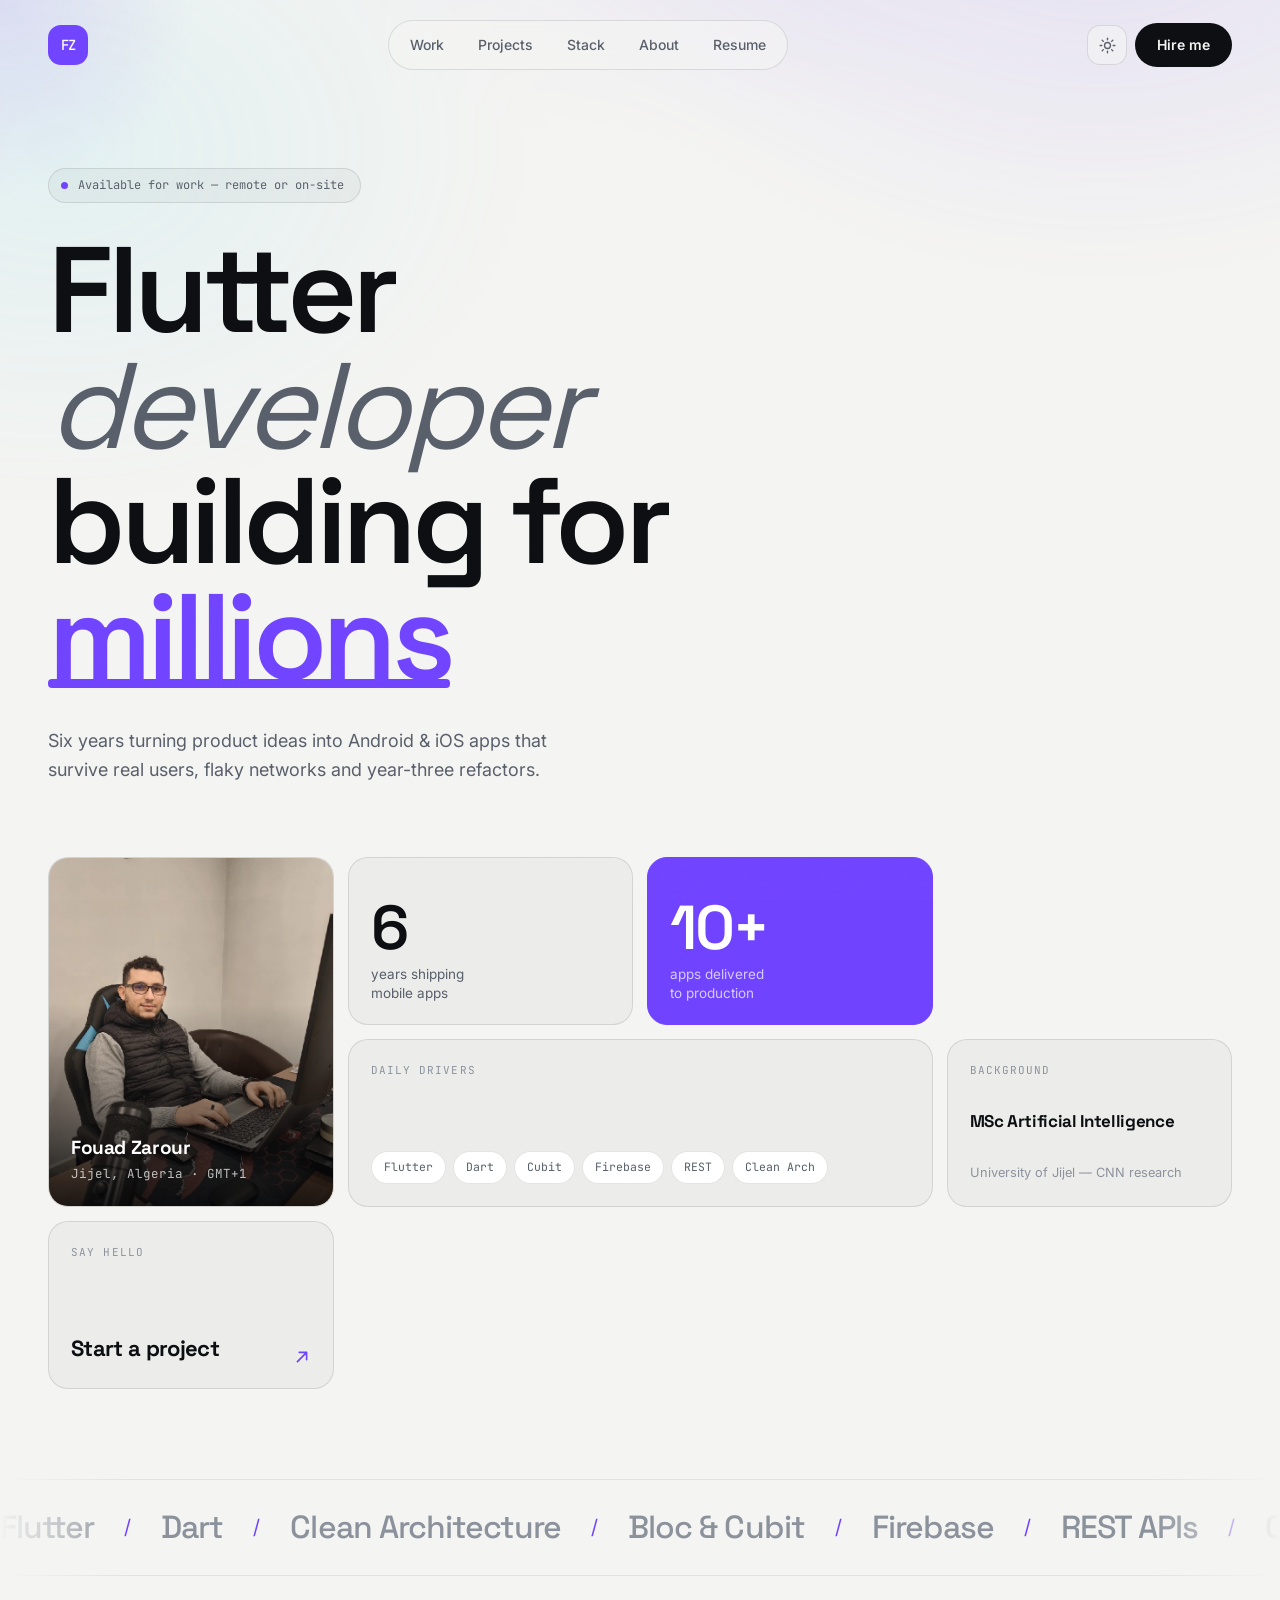
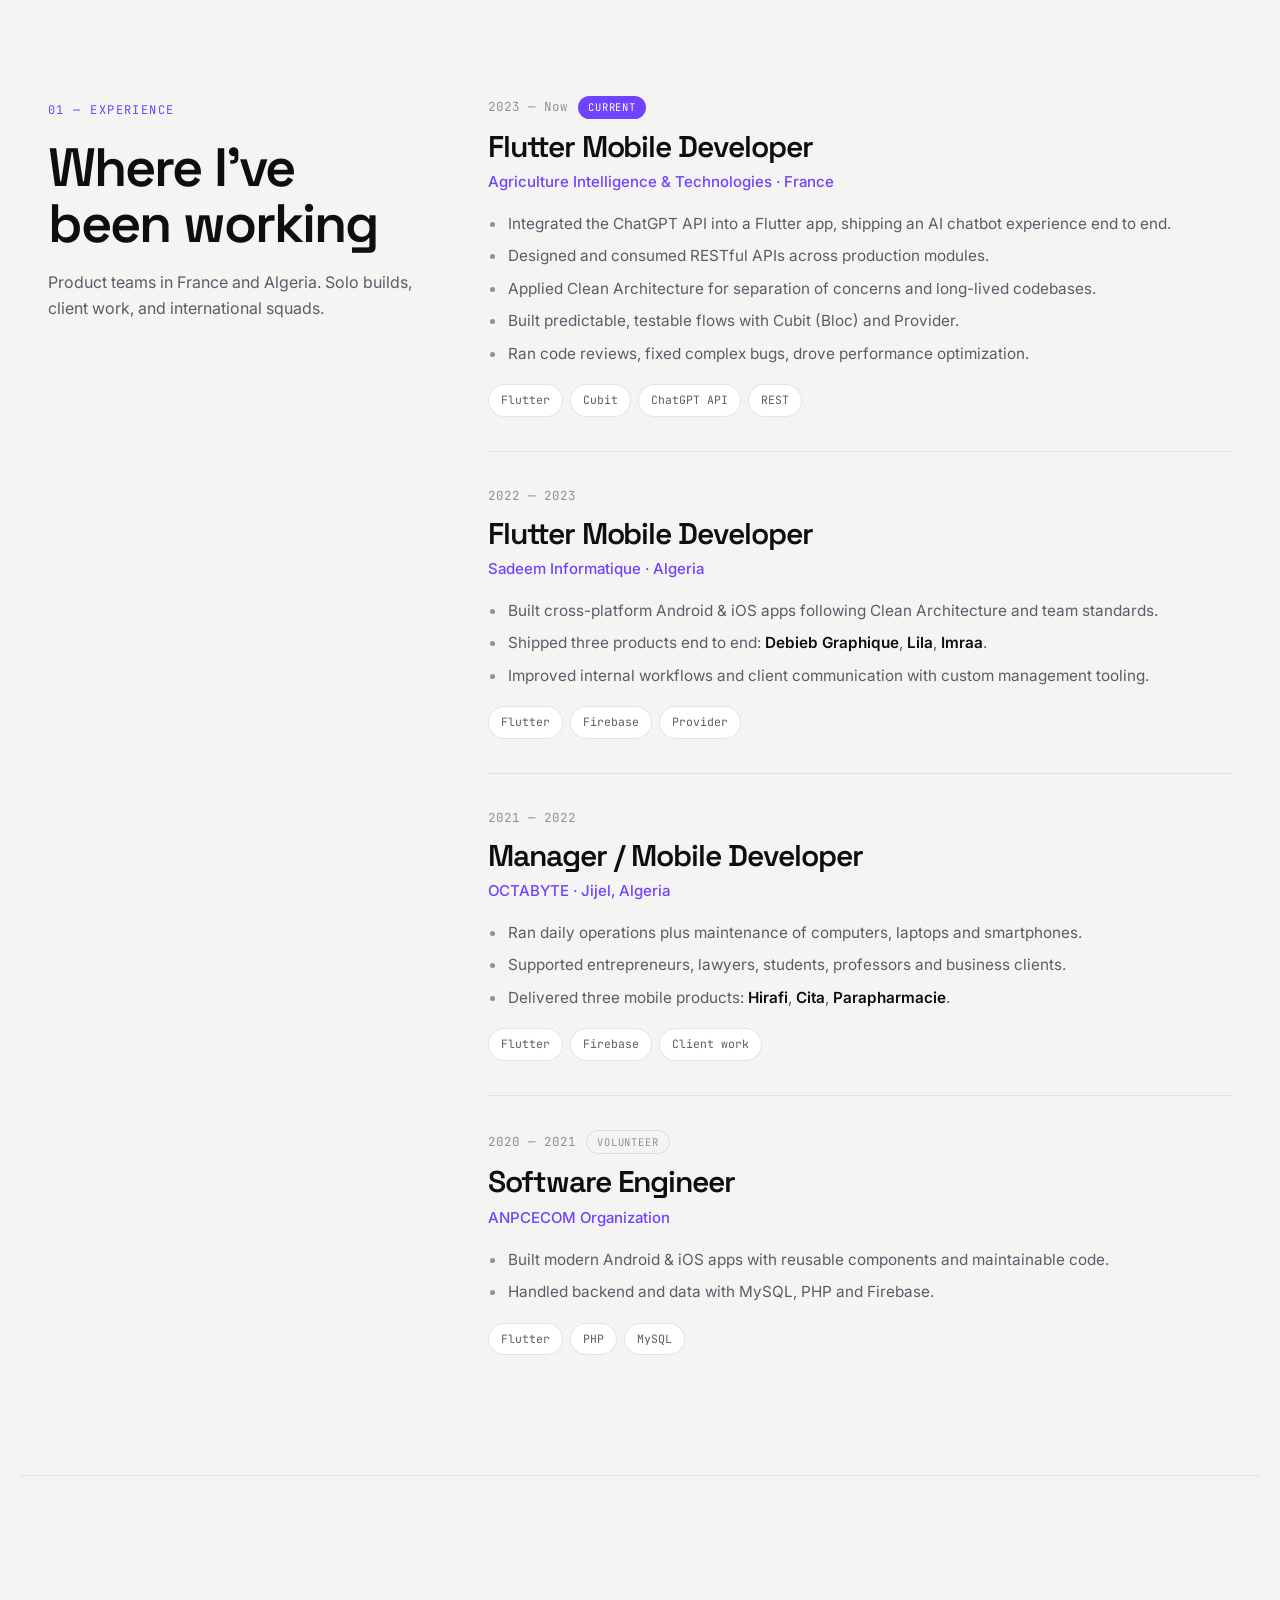
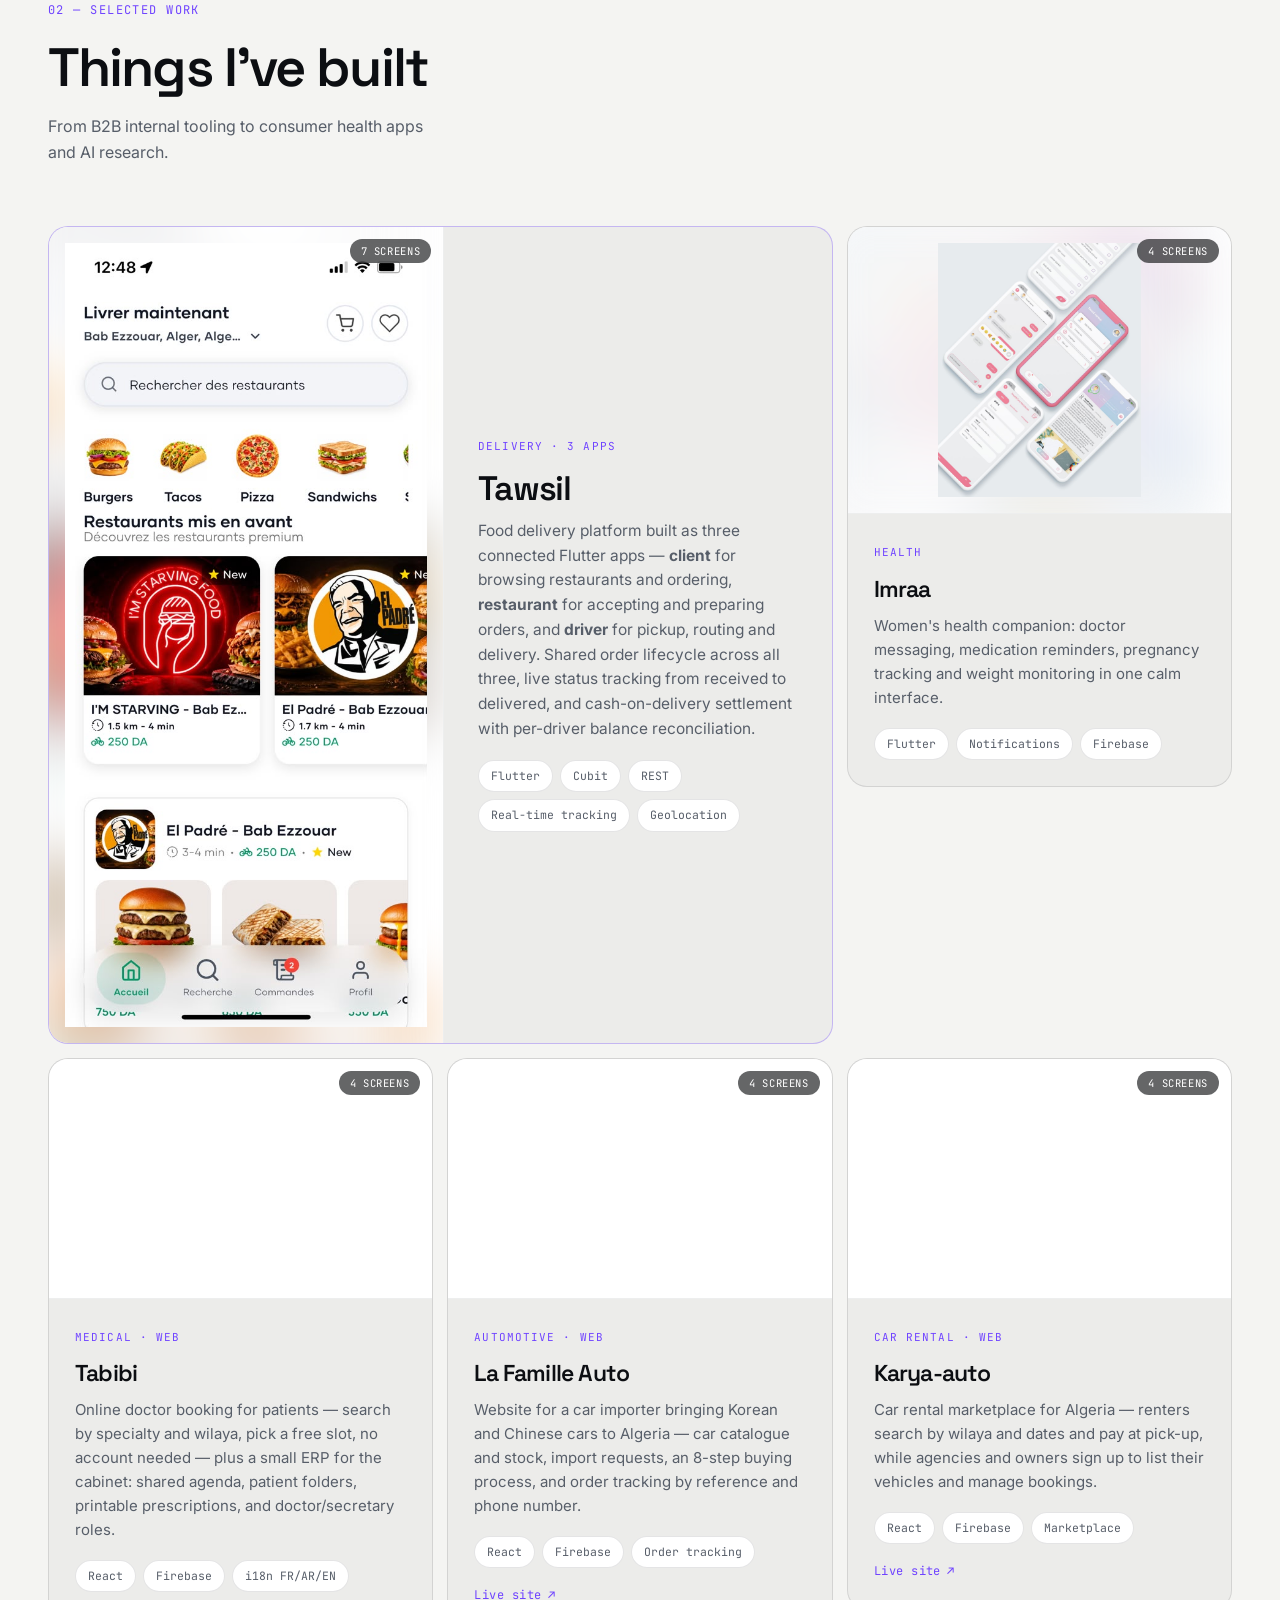
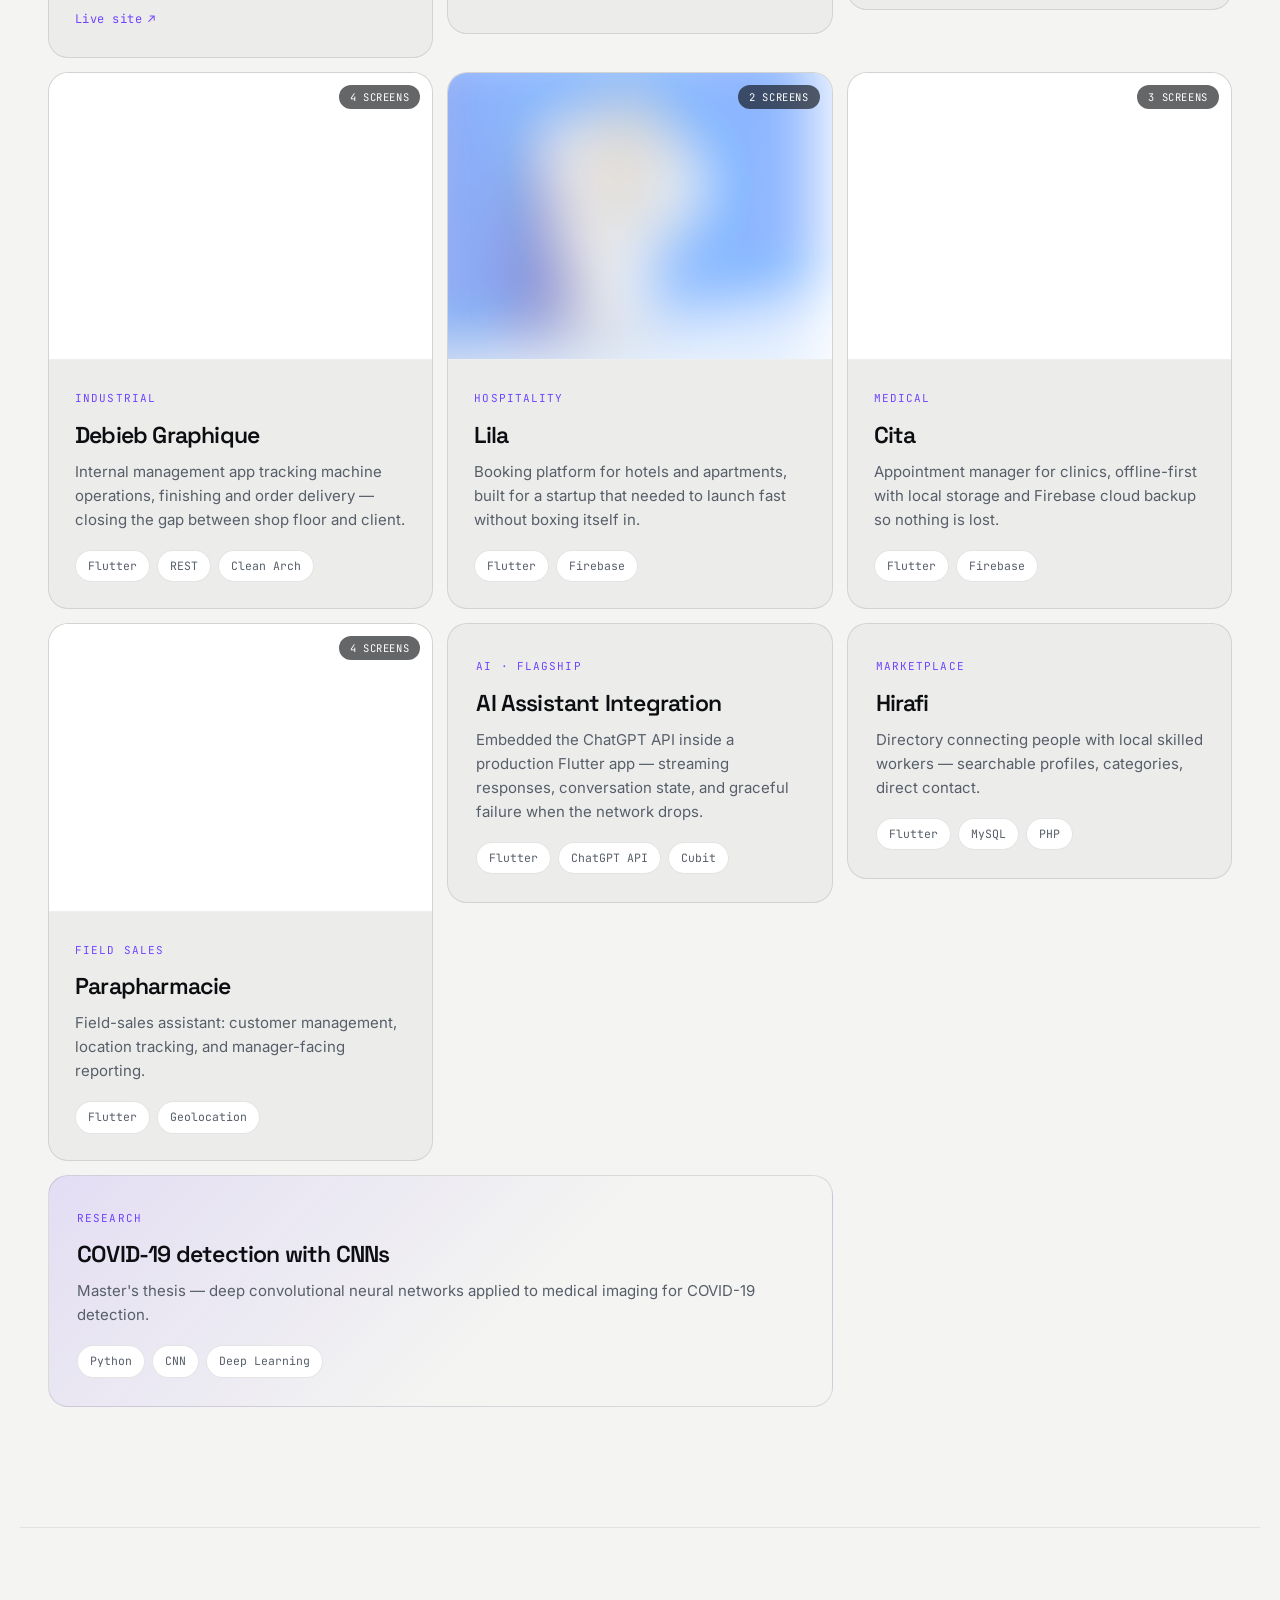
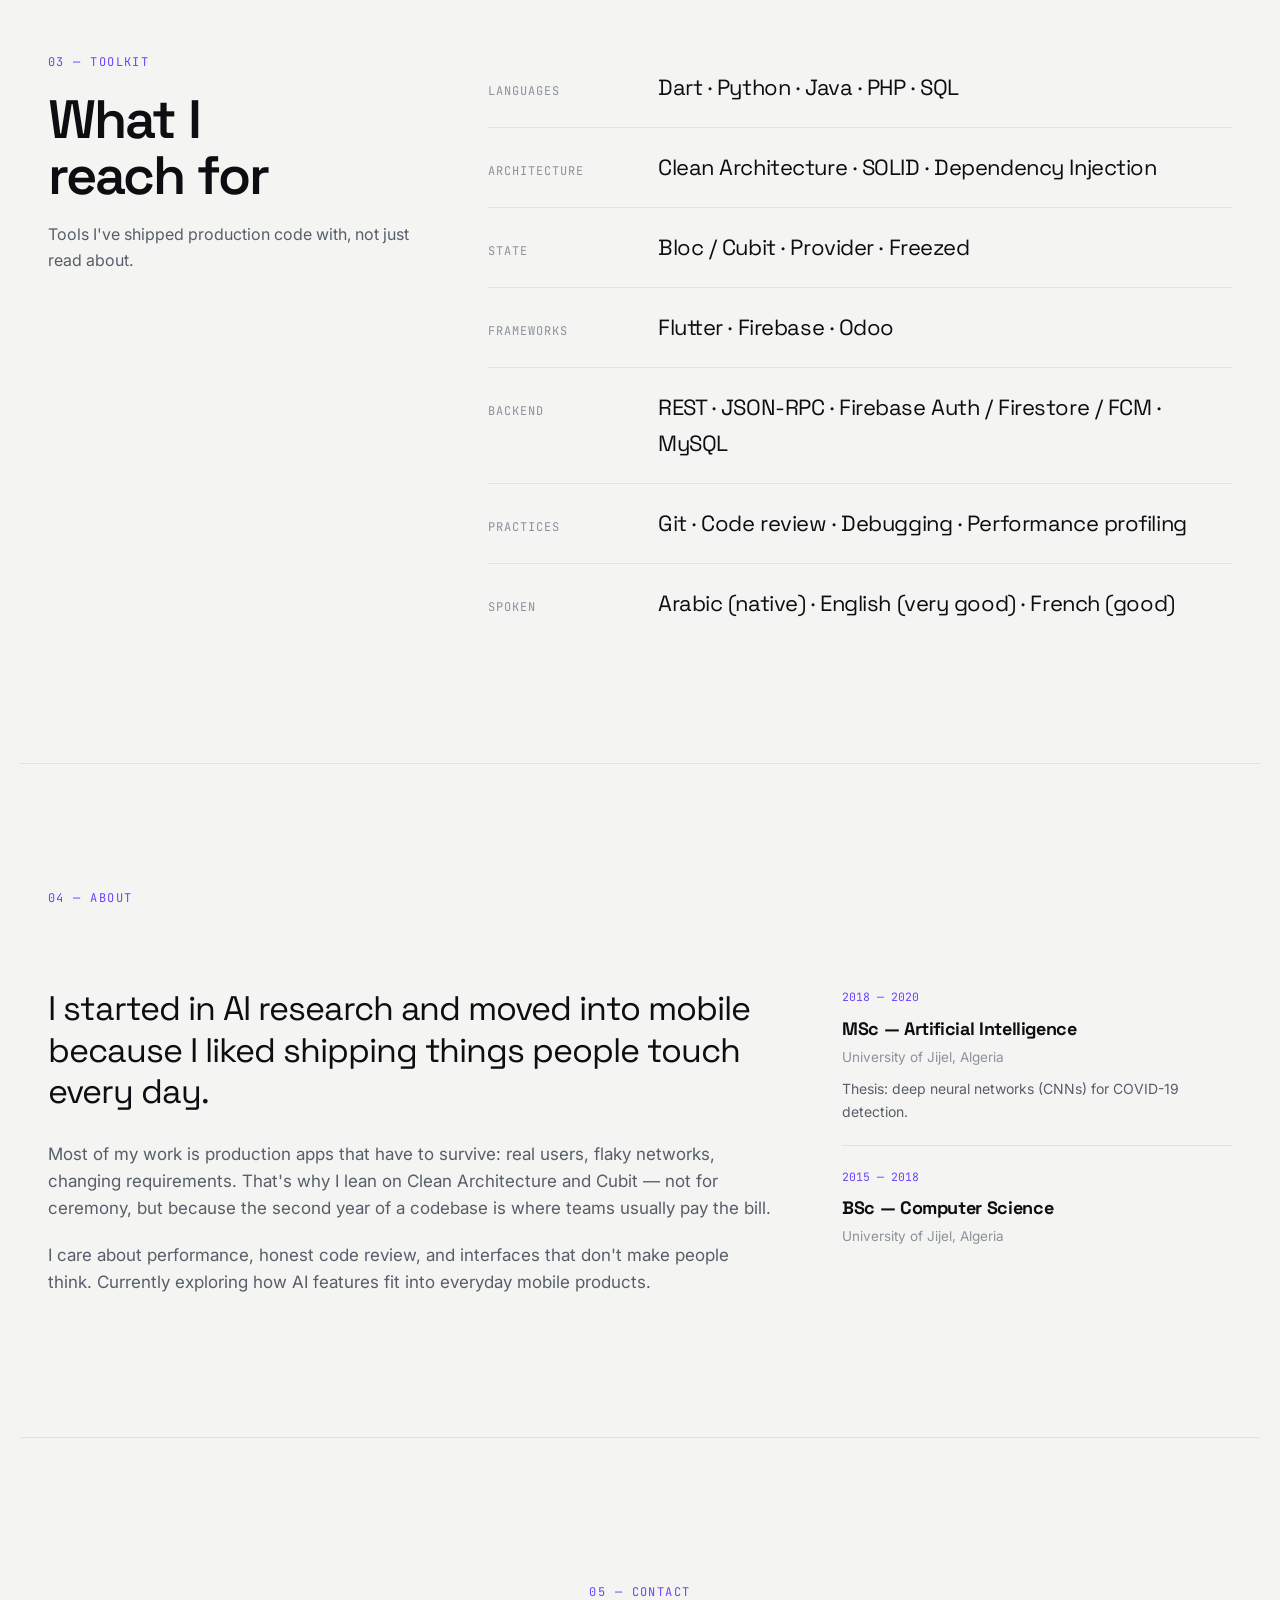
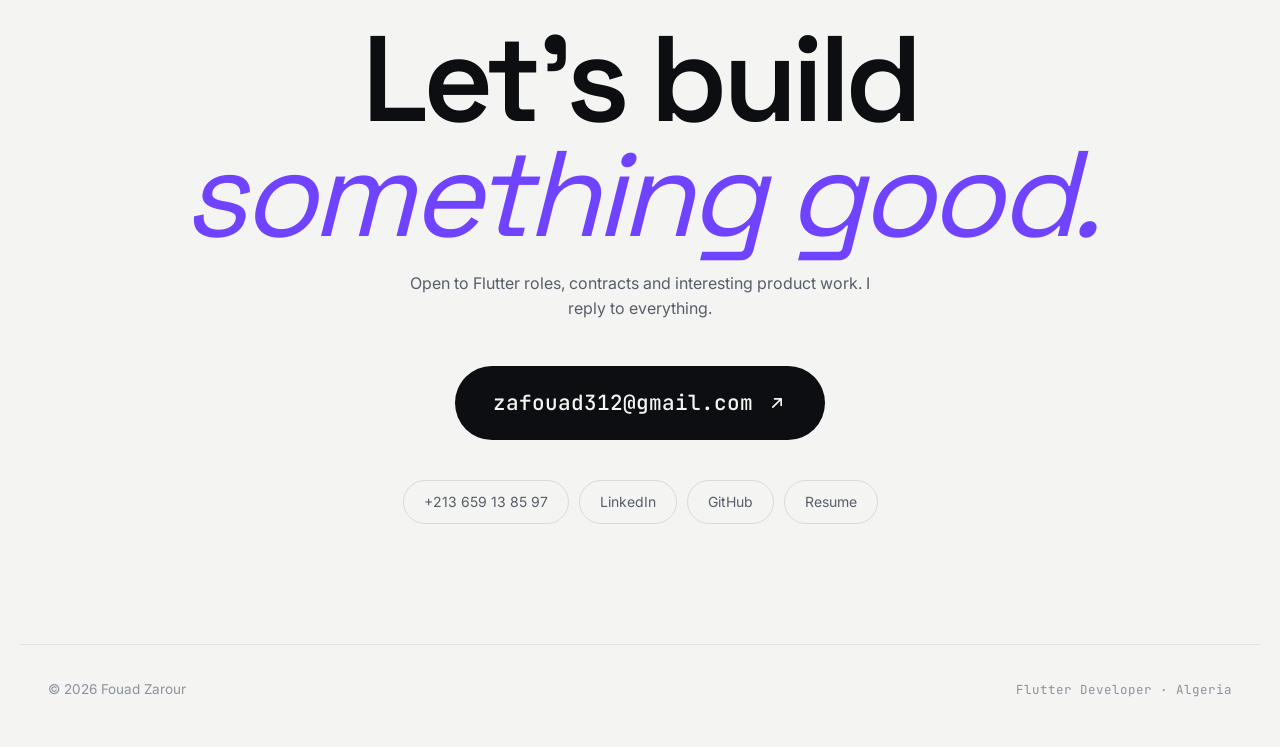
==== commit 3bbf1c4a: "Add Tabibi, La Famille Auto and Karya-auto web projects" ====
--- a/index.html
+++ b/index.html
@@ -215,6 +215,54 @@
         <h3>Imraa</h3>
         <p>Women's health companion: doctor messaging, medication reminders, pregnancy tracking and weight monitoring in one calm interface.</p>
         <div class="chips"><span>Flutter</span><span>Notifications</span><span>Firebase</span></div>
+      </div>
+    </article>
+
+    <article class="card shot web up" data-gallery="tabibi">
+      <button class="media" aria-label="Open Tabibi gallery">
+        <img class="media-blur" src="assets/projects/tabibi/1.jpeg" alt="" aria-hidden="true" loading="lazy" decoding="async" />
+        <img class="media-img" src="assets/projects/tabibi/1.jpeg" alt="Tabibi web app screens" loading="lazy" decoding="async" />
+        <span class="shot-count">4 screens</span>
+        <span class="media-cue"><svg viewBox="0 0 24 24" aria-hidden="true"><path d="M4 9V4h5M20 15v5h-5M20 9V4h-5M4 15v5h5"/></svg> View gallery</span>
+      </button>
+      <div class="card-body">
+        <span class="card-tag">Medical · Web</span>
+        <h3>Tabibi</h3>
+        <p>Online doctor booking for patients — search by specialty and wilaya, pick a free slot, no account needed — plus a small ERP for the cabinet: shared agenda, patient folders, printable prescriptions, and doctor/secretary roles.</p>
+        <div class="chips"><span>React</span><span>Firebase</span><span>i18n FR/AR/EN</span></div>
+        <a class="card-link" href="https://tabibi-appointment.web.app/" target="_blank" rel="noopener">Live site <span aria-hidden="true">↗</span></a>
+      </div>
+    </article>
+
+    <article class="card shot web up" data-gallery="la_famille_auto">
+      <button class="media" aria-label="Open La Famille Auto gallery">
+        <img class="media-blur" src="assets/projects/la_famille_auto/1.jpeg" alt="" aria-hidden="true" loading="lazy" decoding="async" />
+        <img class="media-img" src="assets/projects/la_famille_auto/1.jpeg" alt="La Famille Auto website screens" loading="lazy" decoding="async" />
+        <span class="shot-count">4 screens</span>
+        <span class="media-cue"><svg viewBox="0 0 24 24" aria-hidden="true"><path d="M4 9V4h5M20 15v5h-5M20 9V4h-5M4 15v5h5"/></svg> View gallery</span>
+      </button>
+      <div class="card-body">
+        <span class="card-tag">Automotive · Web</span>
+        <h3>La Famille Auto</h3>
+        <p>Website for a car importer bringing Korean and Chinese cars to Algeria — car catalogue and stock, import requests, an 8-step buying process, and order tracking by reference and phone number.</p>
+        <div class="chips"><span>React</span><span>Firebase</span><span>Order tracking</span></div>
+        <a class="card-link" href="https://www.la-famille-auto.com/" target="_blank" rel="noopener">Live site <span aria-hidden="true">↗</span></a>
+      </div>
+    </article>
+
+    <article class="card shot web up" data-gallery="karya">
+      <button class="media" aria-label="Open Karya-auto gallery">
+        <img class="media-blur" src="assets/projects/karya/1.jpeg" alt="" aria-hidden="true" loading="lazy" decoding="async" />
+        <img class="media-img" src="assets/projects/karya/1.jpeg" alt="Karya-auto website screens" loading="lazy" decoding="async" />
+        <span class="shot-count">4 screens</span>
+        <span class="media-cue"><svg viewBox="0 0 24 24" aria-hidden="true"><path d="M4 9V4h5M20 15v5h-5M20 9V4h-5M4 15v5h5"/></svg> View gallery</span>
+      </button>
+      <div class="card-body">
+        <span class="card-tag">Car rental · Web</span>
+        <h3>Karya-auto</h3>
+        <p>Car rental marketplace for Algeria — renters search by wilaya and dates and pay at pick-up, while agencies and owners sign up to list their vehicles and manage bookings.</p>
+        <div class="chips"><span>React</span><span>Firebase</span><span>Marketplace</span></div>
+        <a class="card-link" href="https://location-voiture.web.app/" target="_blank" rel="noopener">Live site <span aria-hidden="true">↗</span></a>
       </div>
     </article>
 
--- a/styles.css
+++ b/styles.css
@@ -321,6 +321,13 @@
 }
 .card h3 { font-size: 23px; margin-bottom: 12px; }
 .card p { font-size: 15px; color: var(--fg-2); }
+.card-link {
+  position: relative; z-index: 2; display: inline-flex; align-items: center; gap: 6px; margin-top: 18px;
+  font-family: 'JetBrains Mono', monospace; font-size: 12px; letter-spacing: .04em;
+  color: var(--accent); text-decoration: none; border-bottom: 1px solid transparent;
+  transition: border-color .2s;
+}
+.card-link:hover, .card-link:focus-visible { border-color: currentColor; }
 .card.research { background: linear-gradient(135deg, color-mix(in srgb, var(--violet) 16%, transparent), transparent 60%); }
 
 /* ── featured project ─────────────────────────────── */
@@ -356,6 +363,9 @@
   transition: transform .55s var(--e);
 }
 .card.shot:hover .media-img { transform: scale(1.045); }
+.card.web .media { aspect-ratio: 16 / 10; }
+.card.web .media-img { object-fit: cover; object-position: top; padding: 0; }
+.card.web .media-blur { display: none; }
 
 .shot-count {
   position: absolute; z-index: 3; top: 12px; right: 12px;
